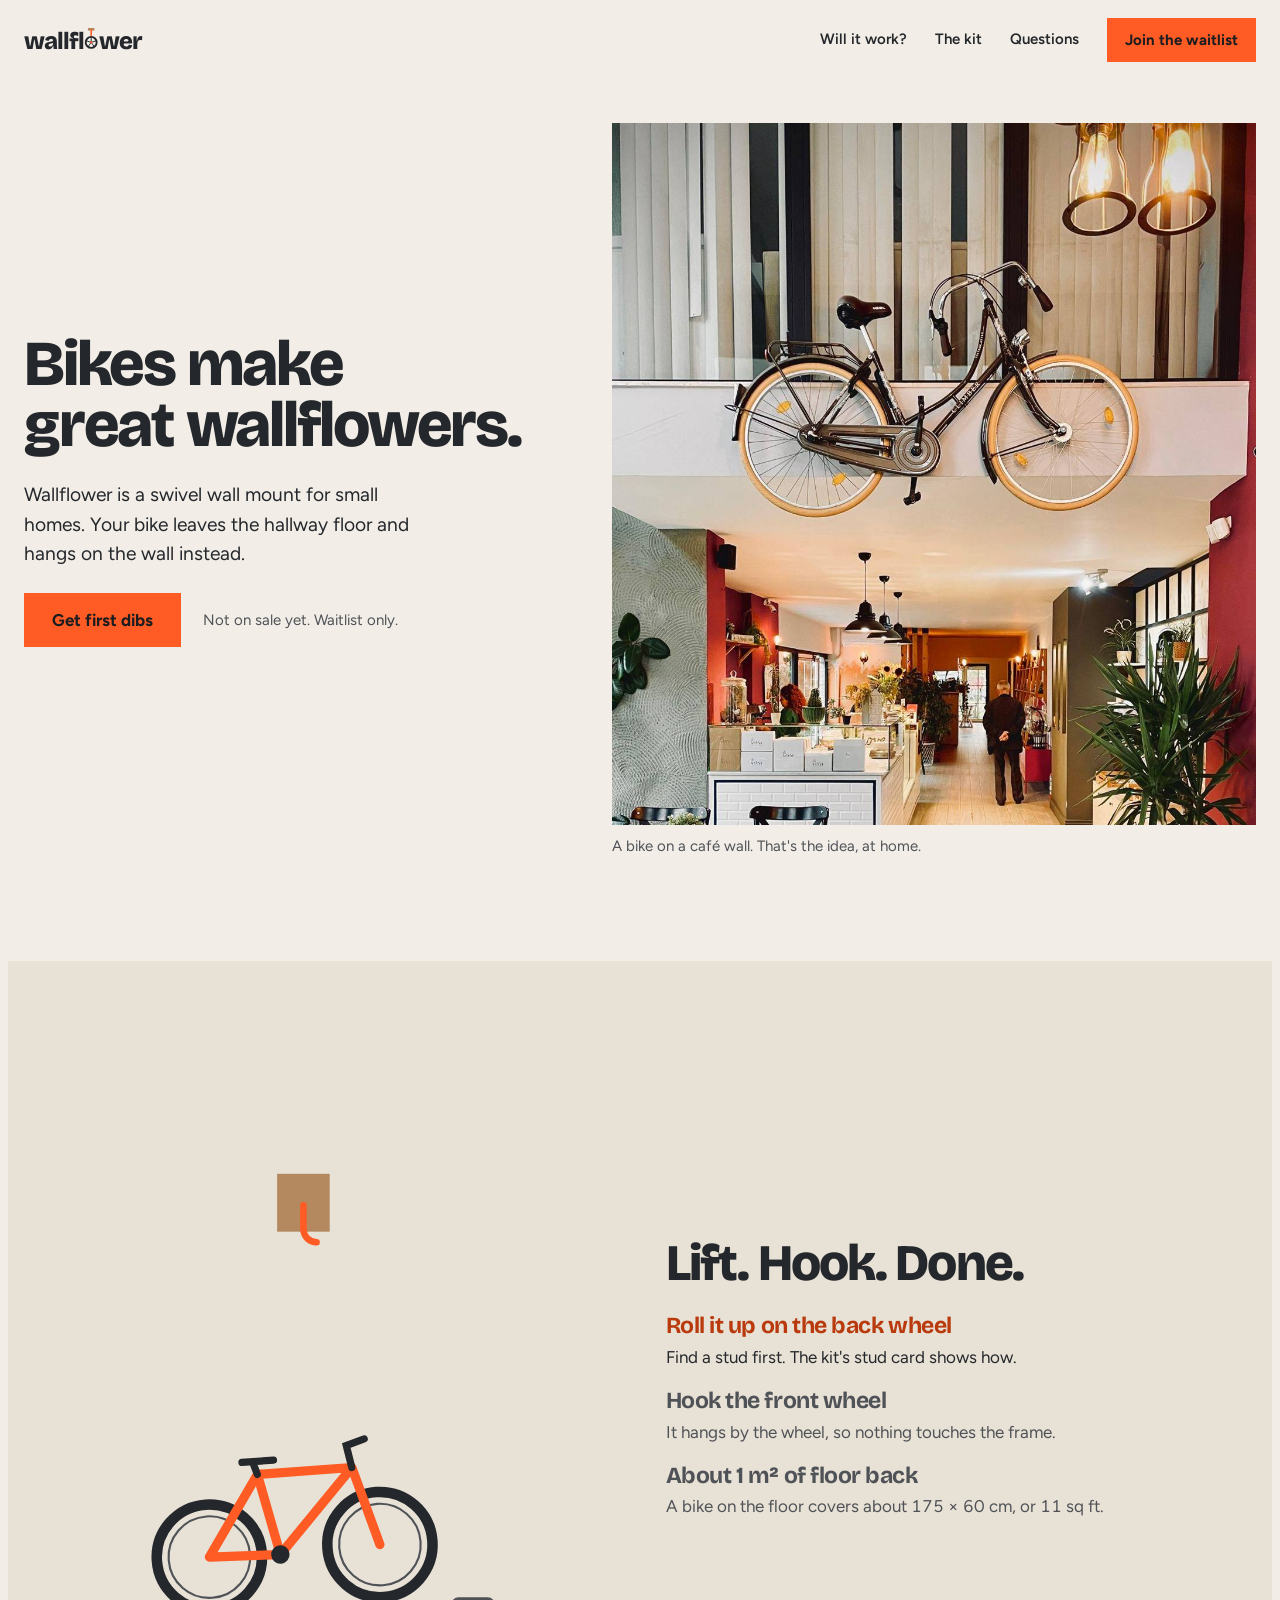
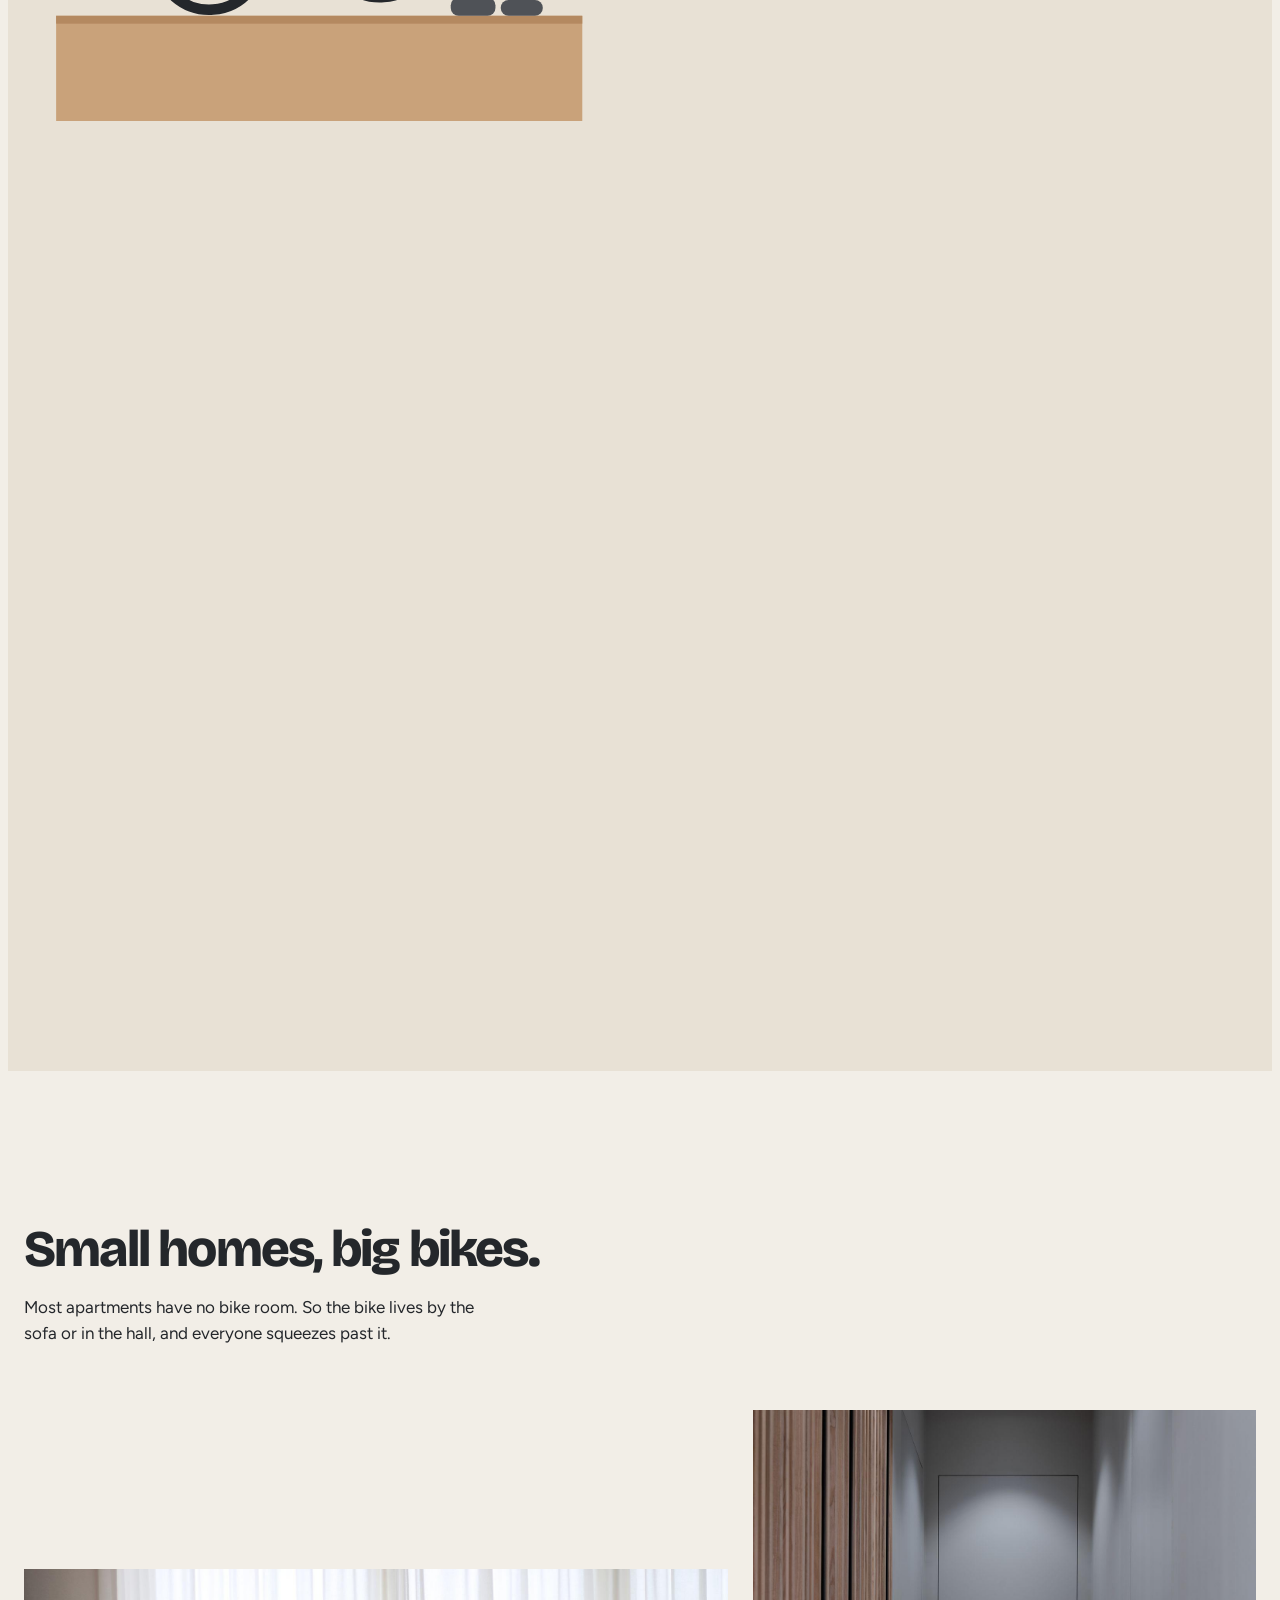
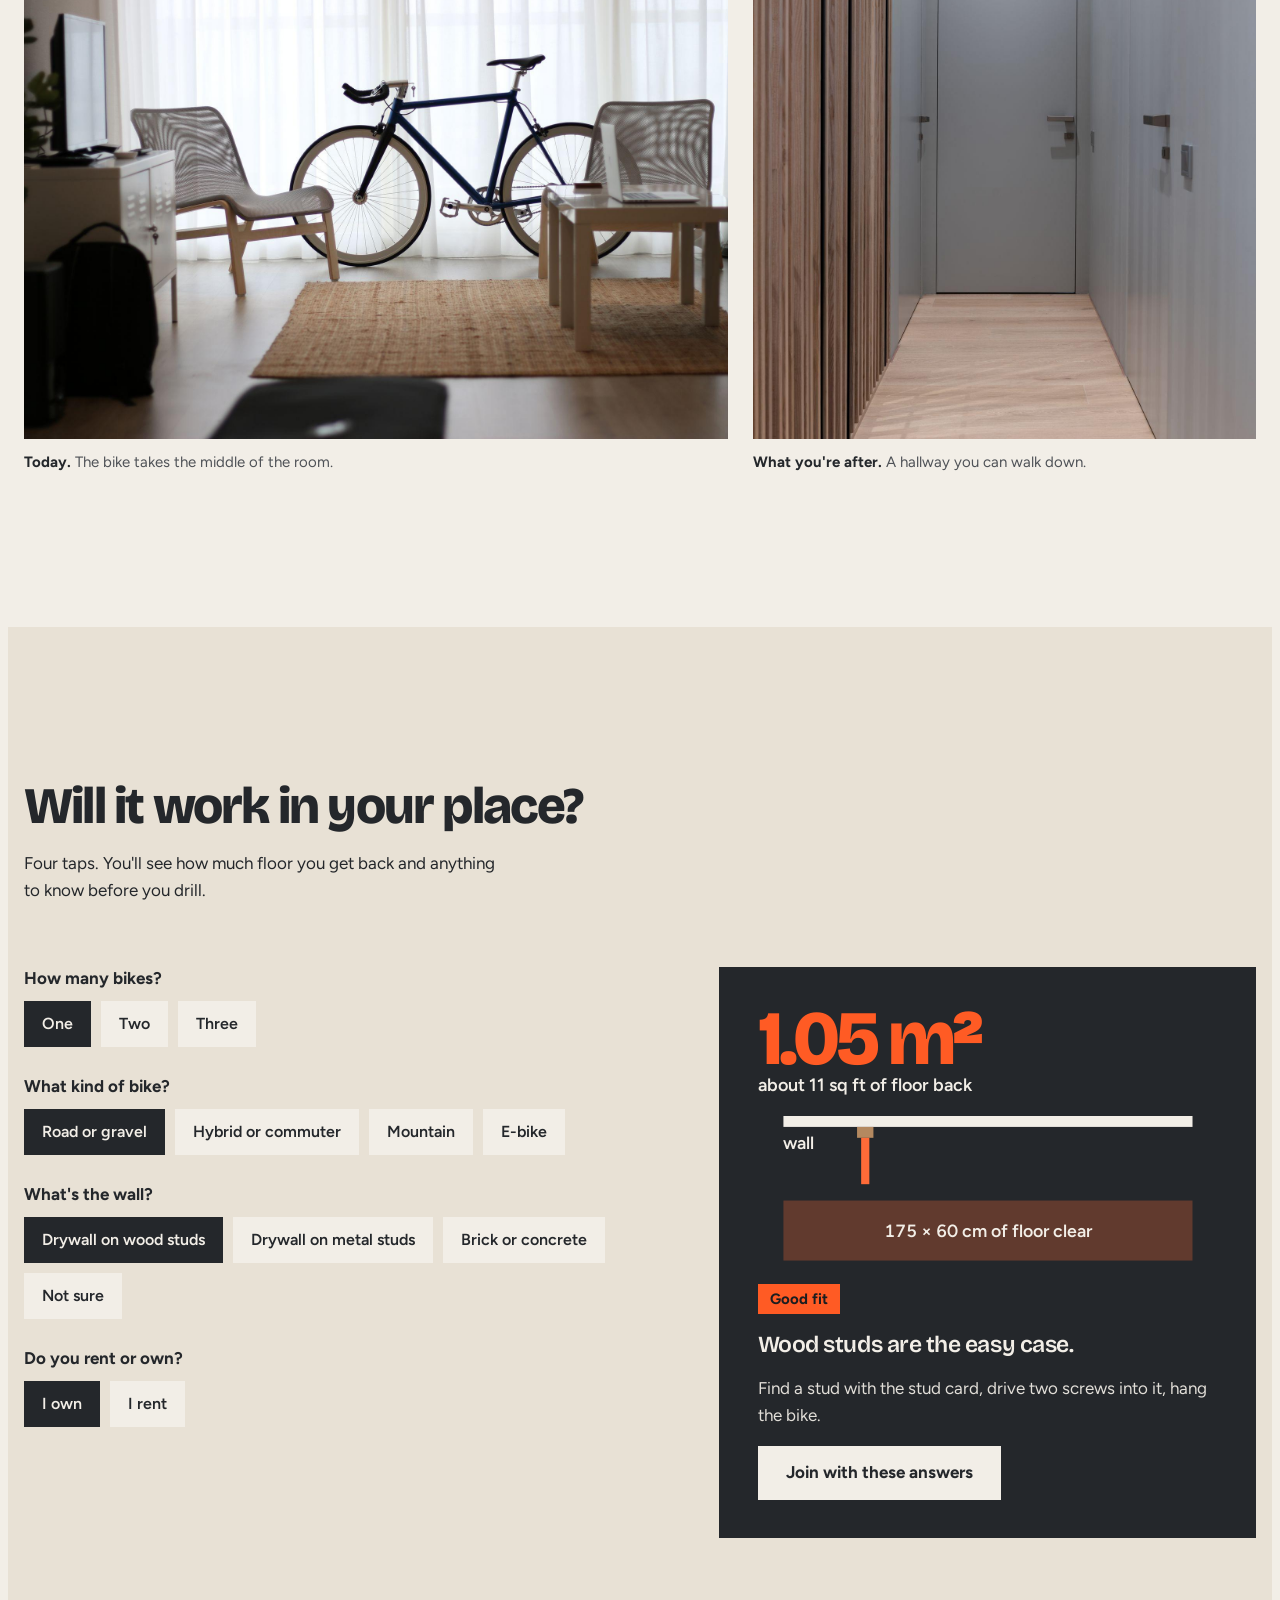
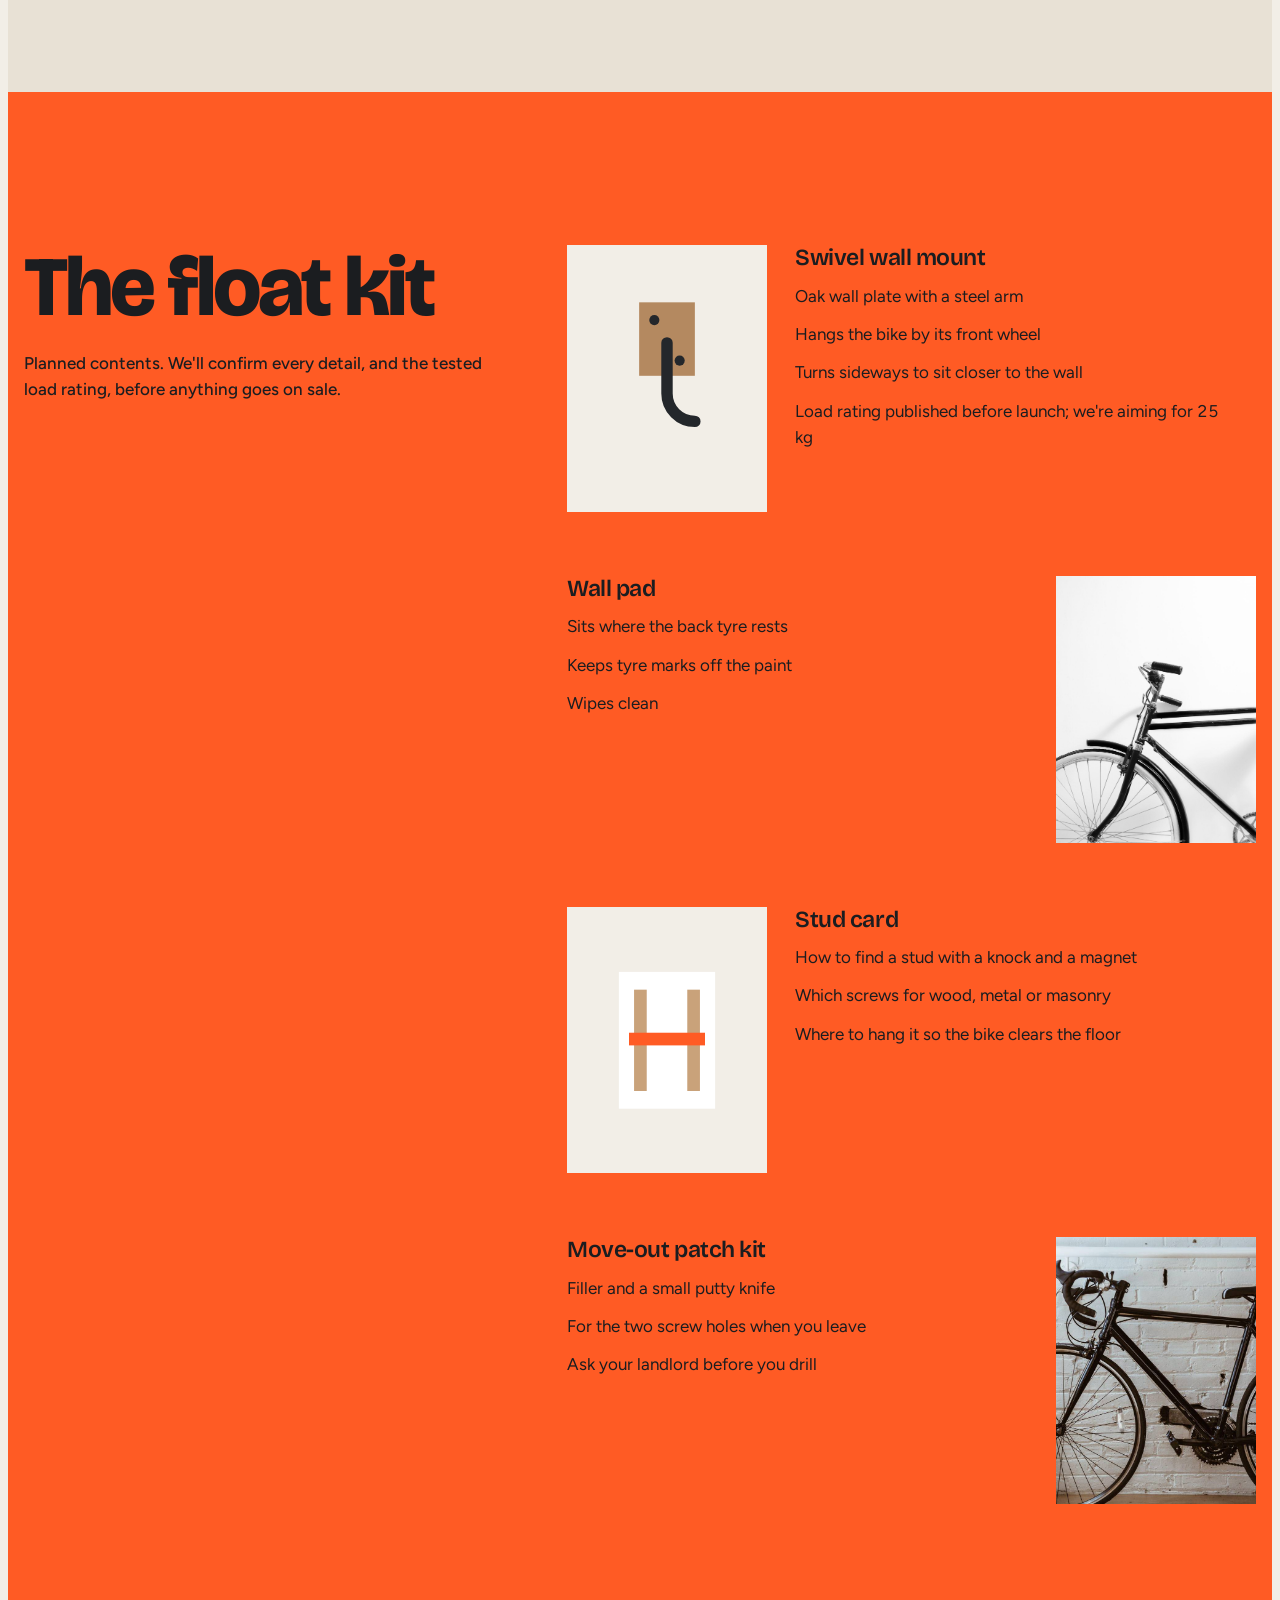
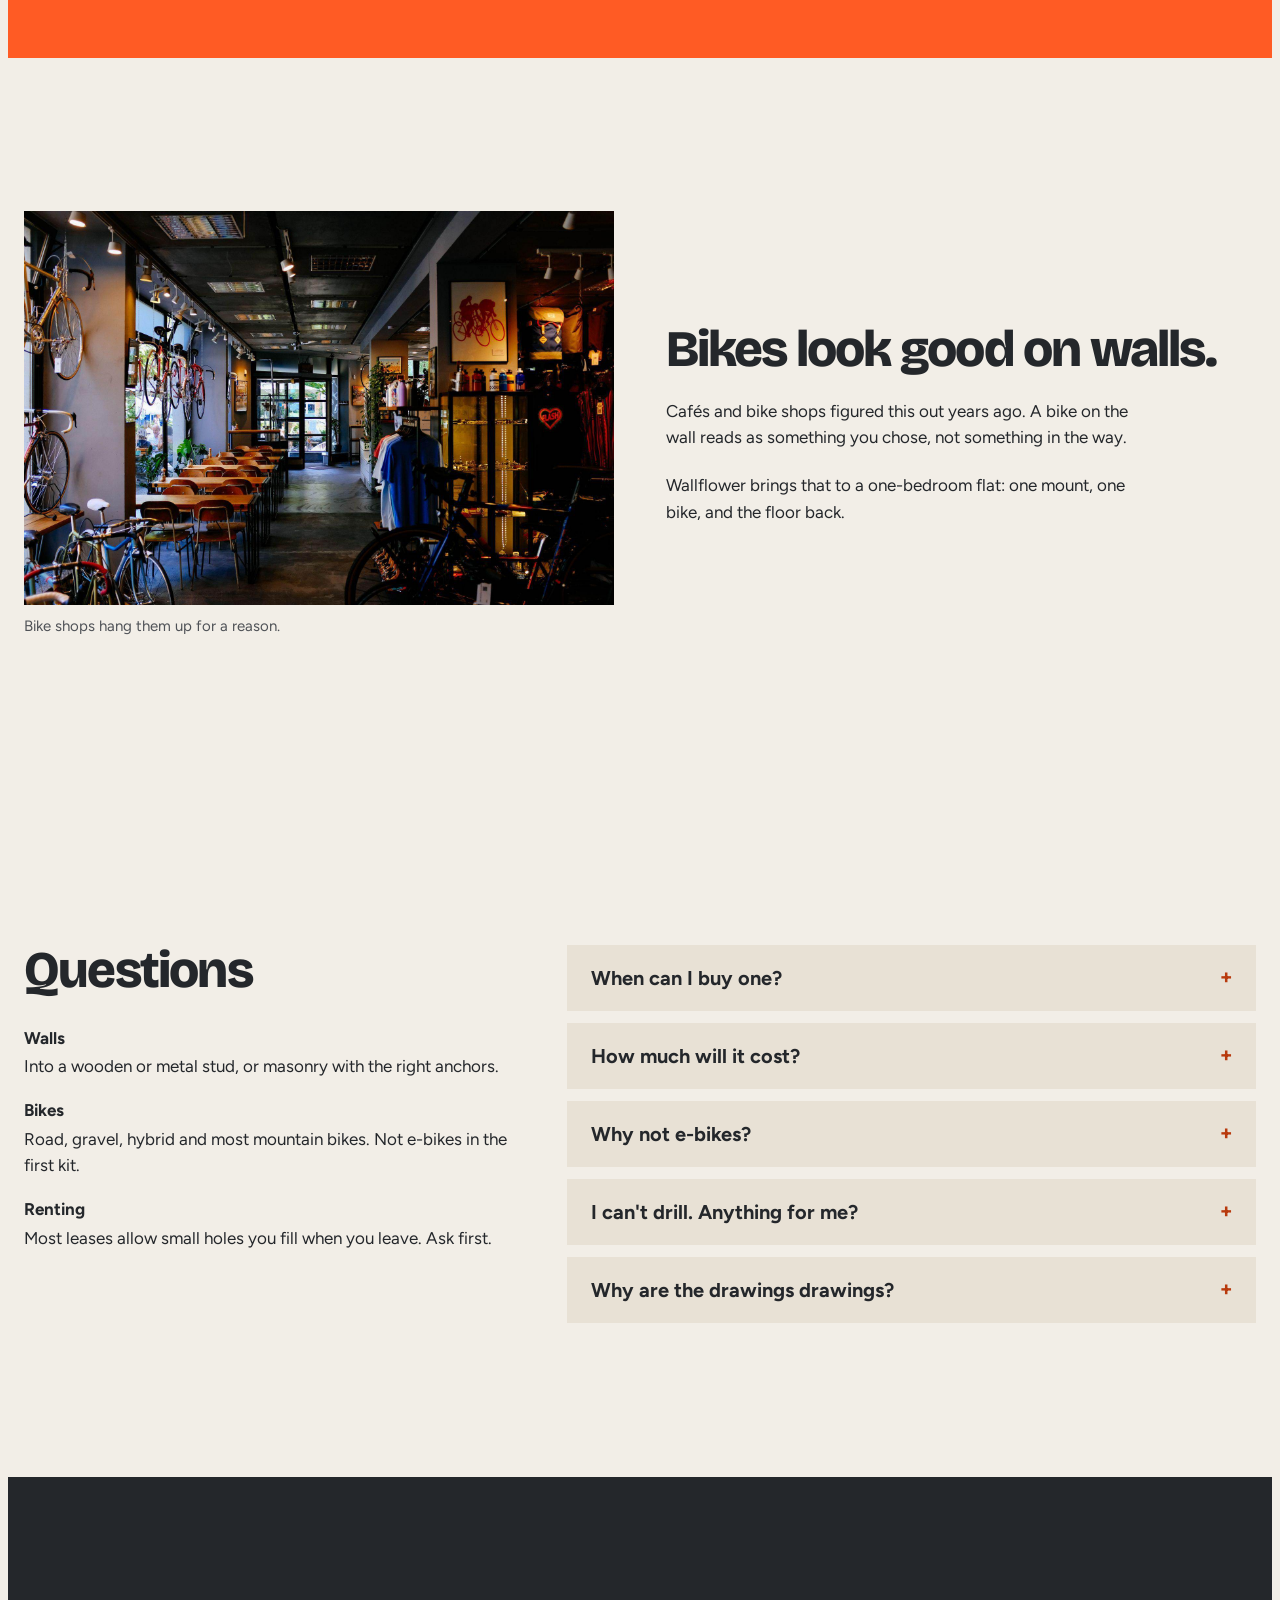
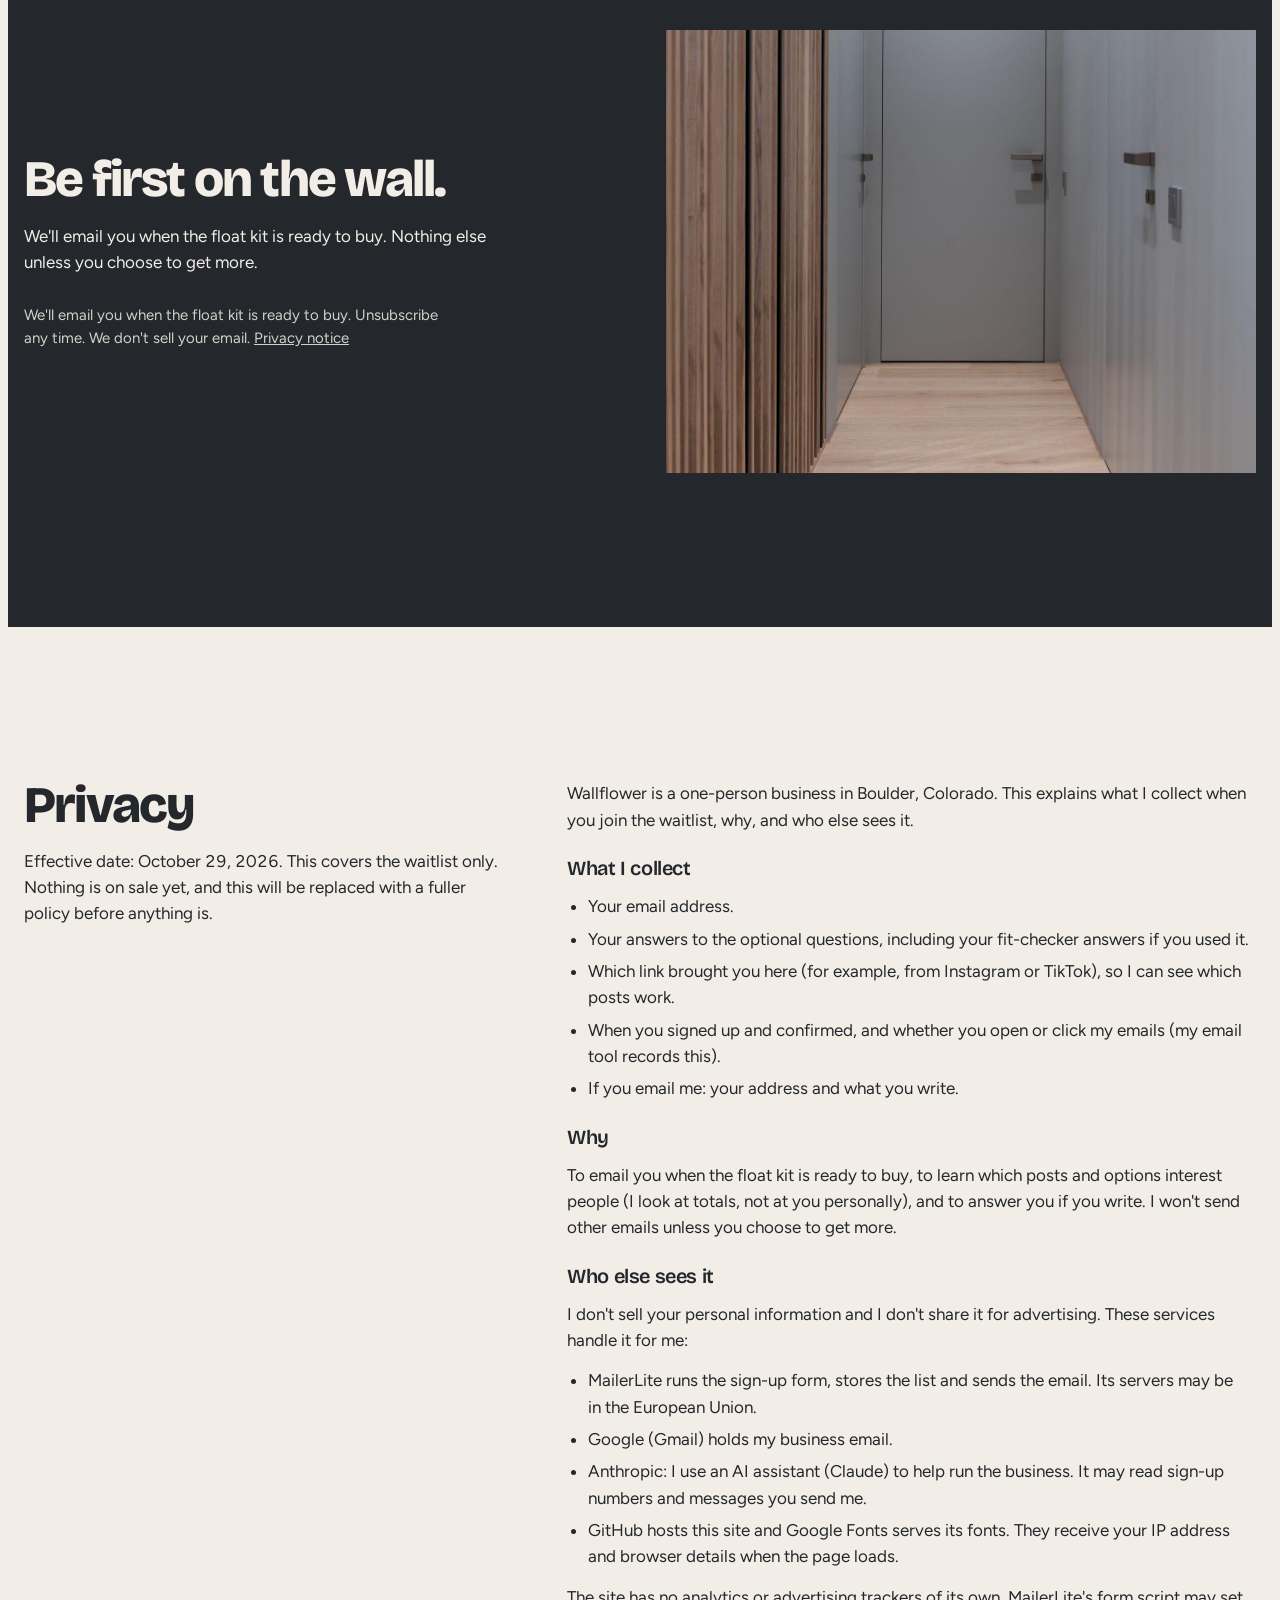
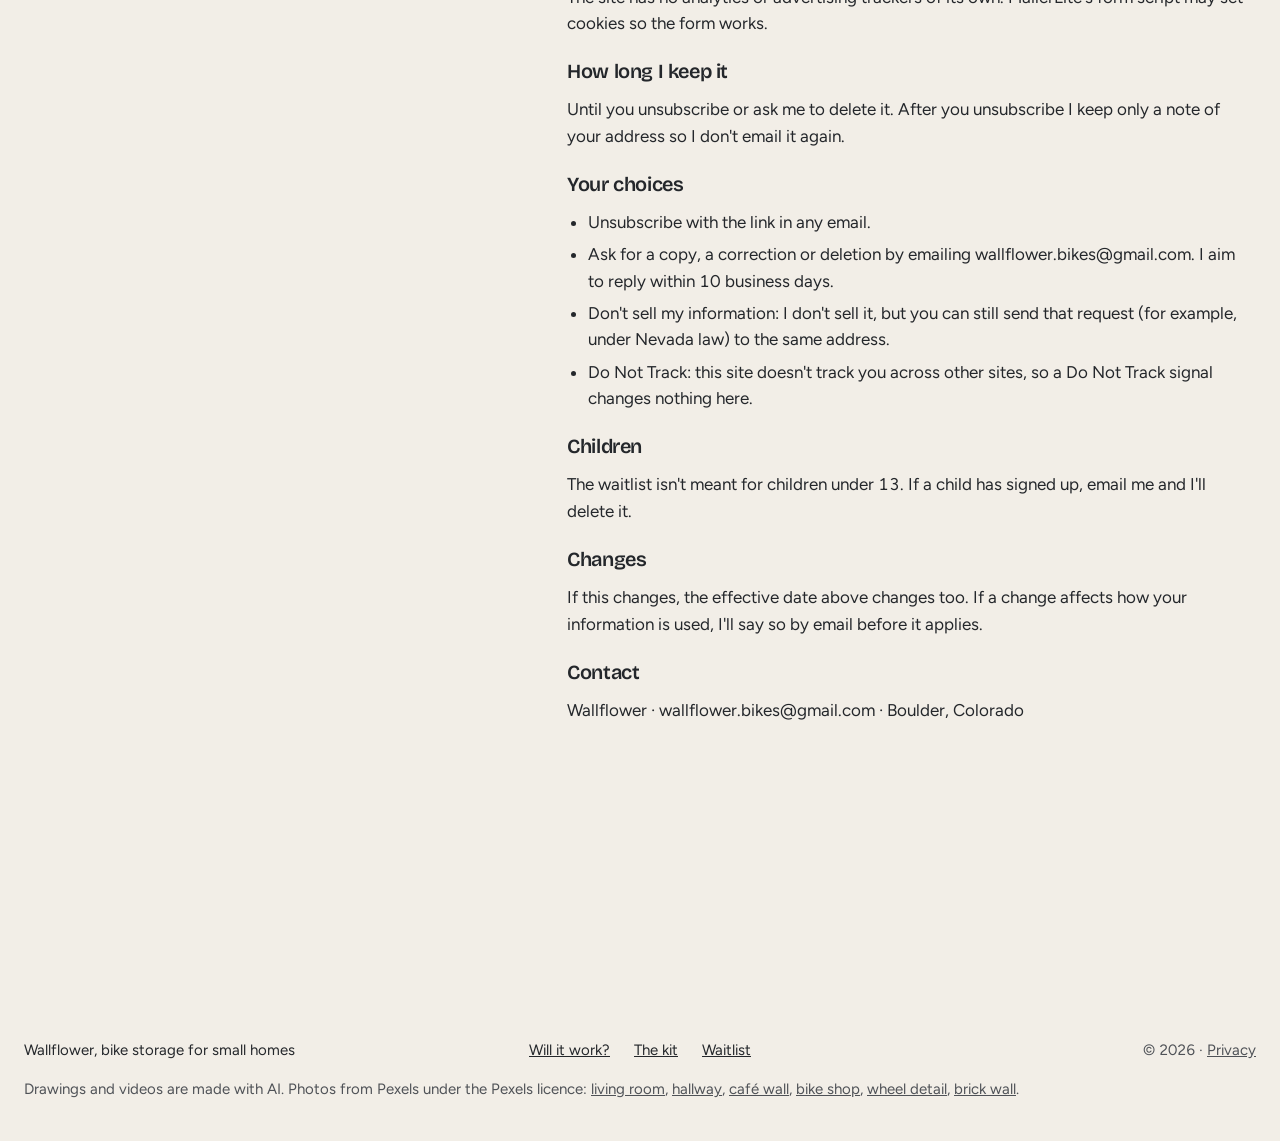
==== index.html @ 4d943075 "Wallflower waitlist site v1 (MailerLite form RT6XyW, ?src= tagging) Co-Authored-By: Claude Opus 5.5 " ====
<!doctype html>
<html lang="en">
<head>
<meta charset="utf-8">
<meta name="viewport" content="width=device-width,initial-scale=1,viewport-fit=cover">
<title>Wallflower Waitlist</title>
<meta name="claude:viewport-fit-sides" content="cover">
<meta name="description" content="Wallflower: a swivel wall mount that gets your bike off the hallway floor. Join the waitlist.">
<link rel="preconnect" href="https://fonts.googleapis.com">
<link rel="preconnect" href="https://fonts.gstatic.com" crossorigin>
<link rel="stylesheet" href="https://fonts.googleapis.com/css2?family=Bricolage+Grotesque:opsz,wght@12..96,400;12..96,600;12..96,800&family=Figtree:wght@400;500;600;700&display=swap">
<style>
/* Layout: a real-photo hero, one short scroll moment (the bike goes up the wall), then full-width sections: photos, the "will it work" checker, the kit, questions, the waitlist. */
:root{
  --plaster:#F2EEE7; --plaster-2:#E8E1D5; --oak:#C9A27A; --oak-2:#B48960; --graphite:#24272B; --muted:#4F5257; --signal:#FF5B24; --signal-ink:#B83A0D;
  --bg:var(--plaster); --surface:var(--plaster-2); --fg:var(--graphite); --fg-2:var(--muted); --accent:var(--signal); --accent-text:var(--signal-ink); --on-accent:#1B1D20;
  --field:var(--graphite); --on-field:#F2EEE7; --stud:#D9CFBF;
  --display:"Bricolage Grotesque","Avenir Next","Helvetica Neue",Arial,sans-serif;
  --body:"Figtree","Helvetica Neue",Arial,sans-serif;
  --s-sm:15px; --s-body:clamp(17px,1.15vw,19px); --s-h3:clamp(22px,1.8vw,28px); --s-h2:clamp(34px,4vw,58px); --s-h1:clamp(36px,5vw,74px);
  --gutter:max(16px,env(safe-area-inset-left,0px)); --gutter-r:max(16px,env(safe-area-inset-right,0px));
}
@media (prefers-color-scheme: dark){:root:not([data-theme="light"]){--bg:#1B1D20;--surface:#24272B;--fg:#EEE9E1;--fg-2:#B9B4AC;--accent:#FF6B38;--accent-text:#FF8E63;--on-accent:#1B1D20;--field:#101113;--on-field:#EEE9E1;--stud:#34383D;--oak:#B48E66;--oak-2:#9C7853;color-scheme:dark}}
:root[data-theme="dark"]{--bg:#1B1D20;--surface:#24272B;--fg:#EEE9E1;--fg-2:#B9B4AC;--accent:#FF6B38;--accent-text:#FF8E63;--on-accent:#1B1D20;--field:#101113;--on-field:#EEE9E1;--stud:#34383D;--oak:#B48E66;--oak-2:#9C7853;color-scheme:dark}
*{box-sizing:border-box}
body{background:var(--bg);color:var(--fg);font:400 var(--s-body)/1.55 var(--body);-webkit-font-smoothing:antialiased;font-variant-numeric:tabular-nums}
h1,h2,h3{font-family:var(--display);margin:0;text-wrap:balance;letter-spacing:-.035em;font-weight:800}
h1{font-size:var(--s-h1);line-height:.95}
h2{font-size:var(--s-h2);line-height:1}
h3{font-size:var(--s-h3);line-height:1.1;letter-spacing:-.02em;font-weight:600}
p{margin:0;max-width:44ch}
a{color:inherit}
img{display:block;max-width:100%;height:auto}
.inner{max-width:1360px;margin:0 auto;padding-left:var(--gutter);padding-right:var(--gutter-r)}
.btn{display:inline-flex;align-items:center;justify-content:center;min-height:54px;padding:0 28px;border:0;border-radius:0;background:var(--accent);color:var(--on-accent);font:700 17px/1 var(--body);text-decoration:none;cursor:pointer;transition:transform .15s ease,background-color .15s ease}
.btn:hover{transform:translateY(-2px)}
.btn:active{transform:translateY(1px)}
a:focus-visible,button:focus-visible,input:focus-visible,select:focus-visible,summary:focus-visible{outline:3px solid var(--fg);outline-offset:3px}

/* top bar */
.bar{position:sticky;top:env(safe-area-inset-top,0px);z-index:30;background:var(--bg)}
body::before{content:"";position:fixed;inset:0 0 auto;height:env(safe-area-inset-top,0px);z-index:31;background:var(--bg)}
.bar .inner{display:flex;align-items:center;justify-content:space-between;gap:20px;min-height:64px}
.word{display:flex;align-items:center;gap:10px;font:800 24px/1 var(--display);letter-spacing:-.04em;text-decoration:none}
.word .o{display:inline-block;width:.6em;height:.9em;margin:0 .01em;vertical-align:-.03em}
.bar nav{display:flex;gap:28px;align-items:center;font-size:var(--s-sm);font-weight:600}
.bar nav a{text-decoration:none}
.bar nav a:hover{color:var(--accent-text)}
.bar .btn{min-height:44px;padding:0 18px;font-size:15px}
@media (max-width:760px){.bar nav .opt{display:none}}

/* hero: copy beside one big real photo */
.hero .inner{display:grid;grid-template-columns:minmax(0,5fr) minmax(0,6fr);gap:clamp(28px,4vw,72px);align-items:center;padding-block:clamp(24px,4vw,56px) clamp(72px,8vw,120px)}
.hero .copy{display:flex;flex-direction:column;gap:24px}
.hero .lede{font-size:clamp(19px,1.5vw,23px);max-width:34ch}
.hero .row{display:flex;flex-wrap:wrap;gap:16px 22px;align-items:center}
.hero .small{font-size:var(--s-sm);color:var(--fg-2)}
.hero figure{margin:0;display:flex;flex-direction:column;gap:10px}
.hero figure img{width:100%;height:min(78svh,820px);object-fit:cover;object-position:50% 22%}
@media (max-width:860px){.hero .inner{grid-template-columns:1fr}.hero figure{order:-1}.hero figure img{height:52svh}}

/* the one scroll moment: the bike goes up while you scroll a little over one screen */
.moment{height:190vh;background:var(--surface)}
.moment .pin{position:sticky;top:64px;height:calc(100svh - 64px);display:grid;grid-template-columns:minmax(0,1fr) minmax(0,1fr);align-items:center;gap:clamp(24px,4vw,72px);max-width:1360px;margin:0 auto;padding-left:var(--gutter);padding-right:var(--gutter-r)}
.moment svg{width:100%;height:min(76svh,720px)}
.moment .steps{list-style:none;margin:24px 0 0;padding:0;display:flex;flex-direction:column;gap:18px}
.moment .steps li{display:flex;flex-direction:column;gap:4px;color:var(--fg-2);transition:color .3s ease}
.moment .steps li b{font:700 var(--s-h3)/1.15 var(--display);letter-spacing:-.02em}
.moment .steps li.on{color:var(--fg)}
.moment .steps li.on b{color:var(--accent-text)}
@media (max-width:860px){.moment{height:170vh}.moment .pin{grid-template-columns:1fr;align-content:center;gap:8px}.moment svg{height:44svh}.moment .steps{margin-top:8px;gap:10px}.moment .steps li span{display:none}}
/* scene parts */
.wall{fill:var(--surface)} .floor{fill:var(--oak)} .floor-edge{fill:var(--oak-2)}
.stud{fill:var(--stud)} .scan{fill:var(--accent);opacity:.18}
.plate{fill:var(--oak-2)} .hook{fill:none;stroke:var(--accent);stroke-width:5;stroke-linecap:round}
.tyre{fill:none;stroke:var(--fg);stroke-width:8}
.rim{fill:none;stroke:var(--fg-2);stroke-width:1.6}
.frame{fill:none;stroke:var(--accent);stroke-width:7;stroke-linecap:round;stroke-linejoin:round}
.kit-parts{fill:none;stroke:var(--fg);stroke-width:5.5;stroke-linecap:round}
.label{fill:var(--fg);font:600 13px var(--body)}
.flash{fill:none;stroke:var(--accent);stroke-width:3}
.band{fill:var(--accent);opacity:0}
.shoes{fill:var(--fg-2)}


/* sections after the film */
.sec{padding-block:clamp(96px,12vw,200px)}
.sec .head{display:flex;flex-direction:column;gap:18px;margin-bottom:clamp(40px,5vw,72px)}

/* real life: photo pair */
.pair{display:grid;grid-template-columns:7fr 5fr;gap:clamp(16px,2vw,28px);align-items:end}
.pair figure{margin:0;display:flex;flex-direction:column;gap:12px;min-width:0}
.pair img{width:100%;object-fit:cover}
.pair .a img{aspect-ratio:3/2}
.pair .b img{aspect-ratio:4/5}
figcaption{font-size:var(--s-sm);color:var(--fg-2)}
figcaption b{color:var(--fg);font-weight:700}
.drift{overflow:hidden}
@media (prefers-reduced-motion:no-preference){.drift img{transform:scale(1.06);transition:transform 1.6s cubic-bezier(.2,.7,.2,1)}.drift.in img{transform:scale(1)}}
@media (max-width:760px){.pair{grid-template-columns:1fr}}

/* checker */
.check{background:var(--surface)}
.check-grid{display:grid;grid-template-columns:minmax(0,6fr) minmax(0,5fr);gap:clamp(28px,4vw,72px);align-items:start}
.q{border:0;margin:0 0 28px;padding:0;min-width:0}
.q legend{font:700 var(--s-body)/1.3 var(--body);margin-bottom:12px;padding:0}
.chips{display:flex;flex-wrap:wrap;gap:10px}
.chip{position:relative}
.chip input{position:absolute;opacity:0;inset:0;margin:0;cursor:pointer}
.chip span{display:inline-flex;align-items:center;min-height:46px;padding:0 18px;background:var(--bg);color:var(--fg);font:600 16px/1 var(--body);transition:background-color .15s ease,color .15s ease,transform .15s ease}
.chip input:hover+span{transform:translateY(-1px)}
.chip input:checked+span{background:var(--fg);color:var(--bg)}
.chip input:focus-visible+span{outline:3px solid var(--accent);outline-offset:2px}
.result{position:sticky;top:96px;background:var(--field);color:var(--on-field);padding:clamp(24px,3vw,40px);display:flex;flex-direction:column;gap:18px}
.result .big{font:800 clamp(52px,6vw,88px)/.9 var(--display);letter-spacing:-.05em;color:var(--accent)}
.result .unit{font:600 18px/1.3 var(--body)}
.result h3{color:var(--on-field)}
.result p{max-width:none;color:var(--on-field);opacity:.92}
.result svg{width:100%;height:auto;max-height:150px}
.result .verdict{display:inline-flex;align-self:flex-start;padding:6px 12px;font:700 15px/1.2 var(--body);background:var(--accent);color:var(--on-accent)}
.result .verdict.warn{background:var(--oak);color:#24272B}
.result .btn{background:var(--on-field);color:var(--field);align-self:flex-start}
@media (max-width:860px){.check-grid{grid-template-columns:1fr}.result{position:static}}

/* kit: pinned heading, passing rows */
.kit{background:var(--accent);color:#1B1D20}
.kit .inner{display:grid;grid-template-columns:minmax(0,5fr) minmax(0,7fr);gap:clamp(28px,4vw,64px)}
.kit h2{position:sticky;top:96px;font-size:clamp(56px,6.6vw,104px);color:#1B1D20}
.kit .pin p{margin-top:20px;color:#1B1D20;font-weight:500}
.kit .rows{display:flex;flex-direction:column;gap:clamp(48px,5vw,72px)}
.item{display:grid;grid-template-columns:200px minmax(0,1fr);gap:28px;align-items:start}
.item:nth-child(even){grid-template-columns:minmax(0,1fr) 200px}
.item:nth-child(even) .pic{order:2}
.item .pic{background:#F2EEE7;aspect-ratio:3/4;display:grid;place-items:center;overflow:hidden}
.item .pic img{width:100%;height:100%;object-fit:cover}
.item .pic svg{width:76%;height:auto}
.item h3{color:#1B1D20;margin-bottom:12px}
.item ul{margin:0;padding:0;list-style:none;display:flex;flex-direction:column;gap:12px}
.item li{max-width:40ch;color:#1B1D20}
@media (max-width:860px){.kit .inner{grid-template-columns:1fr}.kit h2{position:sticky;top:64px;background:var(--accent);padding-block:12px;font-size:12vw;z-index:2}.item,.item:nth-child(even){grid-template-columns:1fr}.item:nth-child(even) .pic{order:0}.item .pic{aspect-ratio:4/3}}

/* walls: showcase with photos */
.walls .inner{display:grid;grid-template-columns:minmax(0,1fr) minmax(0,1fr);gap:clamp(28px,4vw,72px);align-items:center}
.walls .photos{display:grid;grid-template-columns:3fr 2fr;gap:16px;align-items:end}
.walls .photos figure{margin:0;display:flex;flex-direction:column;gap:10px}
.walls .photos .tall img{aspect-ratio:3/4;object-fit:cover;width:100%}
.walls .photos .sq img{aspect-ratio:1;object-fit:cover;width:100%}
.walls .copy{display:flex;flex-direction:column;gap:22px}
@media (max-width:860px){.walls .inner{grid-template-columns:1fr}.walls .copy{order:-1}}

/* questions */
.faq .inner{display:grid;grid-template-columns:minmax(0,5fr) minmax(0,7fr);gap:clamp(28px,4vw,72px);align-items:start}
.facts{display:flex;flex-direction:column;gap:18px;margin-top:28px}
.facts div{display:flex;flex-direction:column;gap:2px;max-width:44ch}
.facts b{font-weight:700}
.acc{display:flex;flex-direction:column;gap:12px}
.acc details{background:var(--surface);padding:20px 24px}
.acc summary{cursor:pointer;list-style:none;display:flex;justify-content:space-between;gap:16px;font:700 20px/1.3 var(--body)}
.acc summary::-webkit-details-marker{display:none}
.acc summary::after{content:"+";font:600 24px/1 var(--display);color:var(--accent-text);transition:transform .2s ease}
.acc details[open] summary::after{transform:rotate(45deg)}
.acc details p{margin-top:12px;color:var(--fg-2);max-width:60ch}
.faq .side img{width:100%;aspect-ratio:3/4;object-fit:cover}
@media (max-width:860px){.faq .inner{grid-template-columns:1fr}}

/* waitlist */
.join{background:var(--field);color:var(--on-field)}
.join .inner{display:grid;grid-template-columns:minmax(0,1fr) minmax(0,1fr);gap:clamp(28px,4vw,72px);align-items:center}
.join p{color:var(--on-field)}
.join .pic img{width:100%;aspect-ratio:4/3;object-fit:cover}
form.signup{display:flex;flex-direction:column;gap:16px;margin-top:28px;max-width:520px}
.field{display:flex;flex-direction:column;gap:6px}
.field label{font:600 15px/1.3 var(--body)}
form.signup input,form.signup select{width:100%;height:56px;border:0;border-radius:0;background:var(--on-field);color:#24272B;font:400 17px var(--body);padding:0 16px}
.consent{font-size:var(--s-sm);opacity:.85}
.done{display:none;font:700 var(--s-h3)/1.2 var(--display)}
.is-done .done{display:block} .is-done form{display:none}
@media (max-width:860px){.join .inner{grid-template-columns:1fr}}

/* privacy */
.privacy .inner{display:grid;grid-template-columns:minmax(0,5fr) minmax(0,7fr);gap:clamp(28px,4vw,72px)}
.policy{display:flex;flex-direction:column;gap:14px}
.policy h3{font-size:20px;margin-top:10px}
.policy ul{margin:0;padding-left:1.2em;display:flex;flex-direction:column;gap:6px;max-width:62ch}
.policy p{max-width:62ch}
@media (max-width:860px){.privacy .inner{grid-template-columns:1fr}}

/* footer */
footer{padding-block:18svh 32px}
footer .inner{display:grid;grid-template-columns:1fr auto 1fr;gap:16px 24px;align-items:end;font-size:var(--s-sm)}
footer .mid{display:flex;gap:24px;flex-wrap:wrap;justify-content:center}
footer .end{text-align:right;color:var(--fg-2)}
footer .credits{grid-column:1/-1;color:var(--fg-2);max-width:none}
@media (max-width:760px){footer .inner{grid-template-columns:1fr}footer .mid{justify-content:flex-start}footer .end{text-align:left}}

/* entrances */
@media (prefers-reduced-motion:no-preference){
  .rise{opacity:0;transform:translateY(24px);transition:opacity .6s ease,transform .6s cubic-bezier(.2,.7,.2,1)}
  .rise.in{opacity:1;transform:none}
  .js-off .rise{opacity:1;transform:none}
}

/* MailerLite embedded form, restyled to the graphite waitlist section. Its CSS uses #mlb2-N ids, so rules double the id and use !important */
#signup#signup{margin-top:28px;max-width:520px}
#signup#signup .ml-form-embedContainer,#signup#signup .ml-form-embedWrapper,#signup#signup .ml-form-embedBody,#signup#signup .ml-form-successBody{background:transparent!important;border:0!important;padding:0!important;max-width:none!important;width:100%!important}
#signup#signup .ml-form-embedContent{display:none!important}
#signup#signup .ml-field-signup_source,#signup#signup .ml-field-fit_answers{display:none!important}
#signup#signup .ml-form-fieldRow{margin:0 0 16px!important}
#signup#signup label,#signup#signup .label-description p{font:600 15px/1.3 Figtree,sans-serif!important;color:var(--on-field)!important}
#signup#signup .ml-form-checkboxRow .label-description p{font-weight:400!important;opacity:.9}
#signup#signup .ml-form-successContent h4,#signup#signup .ml-form-successContent p{font-family:"Bricolage Grotesque",sans-serif!important;color:var(--on-field)!important;text-align:left!important}
#signup#signup input.form-control,#signup#signup select.custom-select{height:56px!important;border:0!important;border-radius:0!important;background:var(--on-field)!important;color:#24272B!important;font:400 17px Figtree,sans-serif!important;padding:0 16px!important}
#signup#signup input.form-control:focus,#signup#signup select.custom-select:focus{outline:3px solid var(--accent)!important;outline-offset:2px!important}
#signup#signup .ml-form-embedSubmit button.primary,#signup#signup .ml-form-embedSubmit button.loading{height:56px!important;border:0!important;border-radius:0!important;background:var(--accent)!important;color:var(--on-accent)!important;font:700 17px Figtree,sans-serif!important;width:100%!important}
#signup#signup .ml-form-embedSubmit button.primary:hover{filter:brightness(1.06)}
</style>

<header class="bar"><div class="inner">
  <a class="word" href="#top" aria-label="Wallflower, back to top">
    <span class="wm">wallfl<svg class="o" viewBox="0 0 20 30" aria-hidden="true"><rect x="5.5" y="0" width="9" height="3.6" fill="var(--oak-2)"/><path d="M10 2.5v8" stroke="var(--accent)" stroke-width="2.2" stroke-linecap="round"/><circle cx="10" cy="20" r="7.6" fill="none" stroke="currentColor" stroke-width="2.6"/><g stroke="currentColor" stroke-width="1.3" stroke-linecap="round"><line x1="10" y1="20" x2="10.00" y2="13.40"/><line x1="10" y1="20" x2="16.28" y2="17.96"/><line x1="10" y1="20" x2="13.88" y2="25.34"/><line x1="10" y1="20" x2="6.12" y2="25.34"/><line x1="10" y1="20" x2="3.72" y2="17.96"/></g><circle cx="10" cy="20" r="1.6" fill="var(--accent)"/></svg>wer</span>
  </a>
  <nav aria-label="Main">
    <a class="opt" href="#fit">Will it work?</a>
    <a class="opt" href="#kit">The kit</a>
    <a class="opt" href="#questions">Questions</a>
    <a class="btn" href="#join">Join the waitlist</a>
  </nav>
</div></header>

<main id="top">
<section class="hero" aria-labelledby="hero-h"><div class="inner">
  <div class="copy">
    <h1 id="hero-h">Bikes make<br>great wallflowers.</h1>
    <p class="lede">Wallflower is a swivel wall mount for small homes. Your bike leaves the hallway floor and hangs on the wall instead.</p>
    <div class="row"><a class="btn" href="#join">Get first dibs</a><span class="small">Not on sale yet. Waitlist only.</span></div>
  </div>
  <figure><img src="assets/cafe-wall.jpg" width="1100" height="1799" alt="A vintage bicycle hung high on a wall above a café counter."><figcaption>A bike on a café wall. That's the idea, at home.</figcaption></figure>
</div></section>

<section class="moment" id="moment" aria-labelledby="moment-h">
  <div class="pin">
    <svg id="scene" viewBox="0 0 400 520" aria-hidden="true">
      <rect class="wall" x="0" y="0" width="400" height="440"/>
      <rect class="floor" x="0" y="440" width="400" height="80"/>
      <rect class="floor-edge" x="0" y="440" width="400" height="6"/>
      <rect id="band" class="band" x="54" y="446" width="270" height="40"/>
      <text id="bandlabel" class="label" x="140" y="472" opacity="0">≈ 1 m² back</text>
      <circle id="flash" class="flash" cx="190" cy="156" r="10" opacity="0"/>
      <g id="swivel"><g id="bike" transform="translate(110 400)">
        <circle class="tyre" cx="0" cy="0" r="40"/><circle class="rim" cx="0" cy="0" r="31"/>
        <circle class="tyre" cx="130" cy="0" r="40"/><circle class="rim" cx="130" cy="0" r="31"/>
        <path class="frame" d="M0 0L54 2L41-60Z M41-60L113-60L54 2 M113-60L130 0"/>
        <path class="kit-parts" d="M30-70L54-70 M41-60L38-70 M113-60L110-77L124-81"/>
        <circle cx="54" cy="2" r="7" fill="var(--fg)"/>
      </g></g>
      <g id="plate"><rect class="plate" x="168" y="104" width="40" height="44"/><path class="hook" d="M188 128v18a10 10 0 0 0 10 10"/></g>
      <g id="shoes" opacity="1"><rect class="shoes" x="300" y="426" width="34" height="14" rx="6"/><rect class="shoes" x="338" y="428" width="32" height="12" rx="6"/></g>
    </svg>
    <div>
      <h2 id="moment-h">Lift. Hook. Done.</h2>
      <ol class="steps">
        <li id="st0"><b>Roll it up on the back wheel</b><span>Find a stud first. The kit's stud card shows how.</span></li>
        <li id="st1"><b>Hook the front wheel</b><span>It hangs by the wheel, so nothing touches the frame.</span></li>
        <li id="st2"><b>About 1 m² of floor back</b><span>A bike on the floor covers about 175 × 60 cm, or 11 sq ft.</span></li>
      </ol>
    </div>
  </div>
</section>

<section class="sec" aria-labelledby="real-h"><div class="inner">
  <div class="head rise"><h2 id="real-h">Small homes, big bikes.</h2><p>Most apartments have no bike room. So the bike lives by the sofa or in the hall, and everyone squeezes past it.</p></div>
  <div class="pair">
    <figure class="a drift rise"><img src="assets/living.jpg" width="1800" height="1200" alt="A road bike standing in the middle of a bright living room between two chairs." loading="lazy"><figcaption><b>Today.</b> The bike takes the middle of the room.</figcaption></figure>
    <figure class="b drift rise"><img src="assets/hallway.jpg" width="1300" height="1948" alt="A narrow apartment hallway with oak floor and grey doors, nothing on the floor." loading="lazy"><figcaption><b>What you're after.</b> A hallway you can walk down.</figcaption></figure>
  </div>
</div></section>

<section class="sec check" id="fit" aria-labelledby="fit-h"><div class="inner">
  <div class="head rise"><h2 id="fit-h">Will it work in your place?</h2><p>Four taps. You'll see how much floor you get back and anything to know before you drill.</p></div>
  <div class="check-grid">
    <form id="checker" class="rise" aria-label="Fit checker">
      <fieldset class="q"><legend>How many bikes?</legend><div class="chips">
        <label class="chip"><input type="radio" name="n" value="1" checked><span>One</span></label>
        <label class="chip"><input type="radio" name="n" value="2"><span>Two</span></label>
        <label class="chip"><input type="radio" name="n" value="3"><span>Three</span></label></div></fieldset>
      <fieldset class="q"><legend>What kind of bike?</legend><div class="chips">
        <label class="chip"><input type="radio" name="bike" value="road" checked><span>Road or gravel</span></label>
        <label class="chip"><input type="radio" name="bike" value="hybrid"><span>Hybrid or commuter</span></label>
        <label class="chip"><input type="radio" name="bike" value="mtb"><span>Mountain</span></label>
        <label class="chip"><input type="radio" name="bike" value="ebike"><span>E-bike</span></label></div></fieldset>
      <fieldset class="q"><legend>What's the wall?</legend><div class="chips">
        <label class="chip"><input type="radio" name="wall" value="wood" checked><span>Drywall on wood studs</span></label>
        <label class="chip"><input type="radio" name="wall" value="metal"><span>Drywall on metal studs</span></label>
        <label class="chip"><input type="radio" name="wall" value="masonry"><span>Brick or concrete</span></label>
        <label class="chip"><input type="radio" name="wall" value="unsure"><span>Not sure</span></label></div></fieldset>
      <fieldset class="q"><legend>Do you rent or own?</legend><div class="chips">
        <label class="chip"><input type="radio" name="home" value="own" checked><span>I own</span></label>
        <label class="chip"><input type="radio" name="home" value="rent"><span>I rent</span></label></div></fieldset>
    </form>
    <div class="result rise" aria-live="polite">
      <div><div class="big" id="r-big">1.05 m²</div><div class="unit" id="r-unit">about 11 sq ft of floor back</div></div>
      <svg id="r-plan" viewBox="0 0 300 110" role="img" aria-label="Floor plan"></svg>
      <span class="verdict" id="r-verdict">Good fit</span>
      <h3 id="r-head">Wood studs are the easy case.</h3>
      <p id="r-text">Find a stud, drive two screws, hang the bike.</p>
      <a class="btn" href="#join" id="r-join">Join with these answers</a>
    </div>
  </div>
</div></section>

<section class="sec kit" id="kit" aria-labelledby="kit-h"><div class="inner">
  <div class="pin"><h2 id="kit-h">The float kit</h2><p>Planned contents. We'll confirm every detail, and the tested load rating, before anything goes on sale.</p></div>
  <div class="rows">
    <div class="item rise">
      <div class="pic"><svg viewBox="0 0 120 160" aria-hidden="true"><rect x="38" y="20" width="44" height="58" fill="#B48960"/><path d="M60 52v40a22 22 0 0 0 22 22" fill="none" stroke="#24272B" stroke-width="9" stroke-linecap="round"/><circle cx="50" cy="34" r="4" fill="#24272B"/><circle cx="70" cy="66" r="4" fill="#24272B"/></svg></div>
      <div><h3>Swivel wall mount</h3><ul><li>Oak wall plate with a steel arm</li><li>Hangs the bike by its front wheel</li><li>Turns sideways to sit closer to the wall</li><li>Load rating published before launch; we're aiming for 25 kg</li></ul></div>
    </div>
    <div class="item rise">
      <div class="pic"><img src="assets/detail.jpg" width="1100" height="1650" alt="Close-up of a black bicycle's front wheel and frame against a white wall." loading="lazy"></div>
      <div><h3>Wall pad</h3><ul><li>Sits where the back tyre rests</li><li>Keeps tyre marks off the paint</li><li>Wipes clean</li></ul></div>
    </div>
    <div class="item rise">
      <div class="pic"><svg viewBox="0 0 120 160" aria-hidden="true"><rect x="22" y="26" width="76" height="108" fill="#fff"/><rect x="34" y="40" width="10" height="80" fill="#C9A27A"/><rect x="76" y="40" width="10" height="80" fill="#C9A27A"/><rect x="30" y="74" width="60" height="10" fill="#FF5B24"/></svg></div>
      <div><h3>Stud card</h3><ul><li>How to find a stud with a knock and a magnet</li><li>Which screws for wood, metal or masonry</li><li>Where to hang it so the bike clears the floor</li></ul></div>
    </div>
    <div class="item rise">
      <div class="pic"><img src="assets/brick.jpg" width="1300" height="867" alt="A black road bike standing against a white-painted brick wall indoors." loading="lazy"></div>
      <div><h3>Move-out patch kit</h3><ul><li>Filler and a small putty knife</li><li>For the two screw holes when you leave</li><li>Ask your landlord before you drill</li></ul></div>
    </div>
  </div>
</div></section>

<section class="sec walls" aria-labelledby="walls-h"><div class="inner">
  <figure class="rise" style="margin:0;display:flex;flex-direction:column;gap:10px"><img src="assets/shop.jpg" width="1800" height="1200" alt="A long bike shop with bicycles hung along the walls." loading="lazy" style="width:100%;aspect-ratio:3/2;object-fit:cover"><figcaption>Bike shops hang them up for a reason.</figcaption></figure>
  <div class="copy rise">
    <h2 id="walls-h">Bikes look good on walls.</h2>
    <p>Cafés and bike shops figured this out years ago. A bike on the wall reads as something you chose, not something in the way.</p>
    <p>Wallflower brings that to a one-bedroom flat: one mount, one bike, and the floor back.</p>
  </div>
</div></section>

<section class="sec faq" id="questions" aria-labelledby="faq-h"><div class="inner">
  <div>
    <h2 id="faq-h">Questions</h2>
    <div class="facts">
      <div><b>Walls</b><span>Into a wooden or metal stud, or masonry with the right anchors.</span></div>
      <div><b>Bikes</b><span>Road, gravel, hybrid and most mountain bikes. Not e-bikes in the first kit.</span></div>
      <div><b>Renting</b><span>Most leases allow small holes you fill when you leave. Ask first.</span></div>
    </div>
  </div>
  <div class="acc">
    <details><summary>When can I buy one?</summary><p>Not yet. We're checking that enough people want it before we order any stock. The waitlist hears first.</p></details>
    <details><summary>How much will it cost?</summary><p>We haven't set a price. The waitlist hears first.</p></details>
    <details><summary>Why not e-bikes?</summary><p>E-bikes often weigh 20-30 kg. We won't rate the first kit for that until it's tested.</p></details>
    <details><summary>I can't drill. Anything for me?</summary><p>We're looking at a lean-on stand that needs no holes. Pick "I rent" in the checker and tell us in the sign-up form, so we know how many people want it.</p></details>
    <details><summary>Why are the drawings drawings?</summary><p>Wallflower is run with AI help. The drawings and videos are AI-made illustrations, and the photos on this page are stock photos of real homes and shops, not our product. Real photos of the kit come when there's a real kit.</p></details>
  </div>
</div></section>

<section class="sec join" id="join" aria-labelledby="join-h"><div class="inner">
  <div id="signup-box">
    <h2 id="join-h">Be first on the wall.</h2>
    <p style="margin-top:18px">We'll email you when the float kit is ready to buy. Nothing else unless you choose to get more.</p>
    <div class="wf-embed" id="signup">
      <!-- MailerLite Universal -->
      <script>
      (function(w,d,e,u,f,l,n){w[f]=w[f]||function(){(w[f].q=w[f].q||[]).push(arguments);},l=d.createElement(e),l.async=1,l.src=u,
      n=d.getElementsByTagName(e)[0],n.parentNode.insertBefore(l,n);})(window,document,'script','https://assets.mailerlite.com/js/universal.js','ml');
      ml('account', '2745570');
      </script>
      <!-- End MailerLite Universal -->
      <div class="ml-embedded" data-form="RT6XyW"></div>
      <p class="consent">We'll email you when the float kit is ready to buy. Unsubscribe any time. We don't sell your email. <a href="#privacy">Privacy notice</a></p>
    </div>
  </div>
  <div class="pic"><figure class="drift" style="margin:0"><img src="assets/hallway.jpg" width="1300" height="1948" alt="The same clear hallway, oak floor and grey doors." loading="lazy" style="aspect-ratio:4/3;object-position:50% 70%"></figure></div>
</div></section>

<section class="sec privacy" id="privacy" aria-labelledby="priv-h"><div class="inner">
  <div><h2 id="priv-h">Privacy</h2><p style="margin-top:16px">Effective date: October 29, 2026. This covers the waitlist only. Nothing is on sale yet, and this will be replaced with a fuller policy before anything is.</p></div>
  <div class="policy">
    <p>Wallflower is a one-person business in Boulder, Colorado. This explains what I collect when you join the waitlist, why, and who else sees it.</p>
    <h3>What I collect</h3>
    <ul><li>Your email address.</li><li>Your answers to the optional questions, including your fit-checker answers if you used it.</li><li>Which link brought you here (for example, from Instagram or TikTok), so I can see which posts work.</li><li>When you signed up and confirmed, and whether you open or click my emails (my email tool records this).</li><li>If you email me: your address and what you write.</li></ul>
    <h3>Why</h3>
    <p>To email you when the float kit is ready to buy, to learn which posts and options interest people (I look at totals, not at you personally), and to answer you if you write. I won't send other emails unless you choose to get more.</p>
    <h3>Who else sees it</h3>
    <p>I don't sell your personal information and I don't share it for advertising. These services handle it for me:</p>
    <ul><li>MailerLite runs the sign-up form, stores the list and sends the email. Its servers may be in the European Union.</li><li>Google (Gmail) holds my business email.</li><li>Anthropic: I use an AI assistant (Claude) to help run the business. It may read sign-up numbers and messages you send me.</li><li>GitHub hosts this site and Google Fonts serves its fonts. They receive your IP address and browser details when the page loads.</li></ul>
    <p>The site has no analytics or advertising trackers of its own. MailerLite's form script may set cookies so the form works.</p>
    <h3>How long I keep it</h3>
    <p>Until you unsubscribe or ask me to delete it. After you unsubscribe I keep only a note of your address so I don't email it again.</p>
    <h3>Your choices</h3>
    <ul><li>Unsubscribe with the link in any email.</li><li>Ask for a copy, a correction or deletion by emailing wallflower.bikes@gmail.com. I aim to reply within 10 business days.</li><li>Don't sell my information: I don't sell it, but you can still send that request (for example, under Nevada law) to the same address.</li><li>Do Not Track: this site doesn't track you across other sites, so a Do Not Track signal changes nothing here.</li></ul>
    <h3>Children</h3>
    <p>The waitlist isn't meant for children under 13. If a child has signed up, email me and I'll delete it.</p>
    <h3>Changes</h3>
    <p>If this changes, the effective date above changes too. If a change affects how your information is used, I'll say so by email before it applies.</p>
    <h3>Contact</h3>
    <p>Wallflower · wallflower.bikes@gmail.com · Boulder, Colorado</p>
  </div>
</div></section>
</main>

<footer><div class="inner">
  <span>Wallflower, bike storage for small homes</span>
  <span class="mid"><a href="#fit">Will it work?</a><a href="#kit">The kit</a><a href="#join">Waitlist</a></span>
  <span class="end">© 2026 · <a href="#privacy">Privacy</a></span>
  <p class="credits">Drawings and videos are made with AI. Photos from Pexels under the Pexels licence: <a href="https://www.pexels.com/photo/bike-in-living-room-10969083/">living room</a>, <a href="https://www.pexels.com/photo/narrow-corridor-with-doors-in-apartment-6588570/">hallway</a>, <a href="https://www.pexels.com/photo/bicycle-holding-on-wall-in-hotel-16013165/">café wall</a>, <a href="https://www.pexels.com/photo/bikes-inside-store-2817452/">bike shop</a>, <a href="https://www.pexels.com/photo/black-and-white-photo-of-bicycle-parked-under-white-wall-18491459/">wheel detail</a>, <a href="https://www.pexels.com/photo/bicycle-bike-biker-black-544997/">brick wall</a>.</p>
</div></footer>

<script>
(function(){

/* bridge to the MailerLite embed: copies the fit checker's answers and the source tag into its fields once it has loaded */
var W={fit:'',rent:null,src:'',pick:''};
function wfSync(){var f=document.querySelector('#signup .ml-embedded form');if(!f)return;
  function put(n,v){var el=f.querySelector('[name="fields['+n+']"]');if(el&&v)el.value=v}
  put('fit_answers',W.fit);put('signup_source',W.src);
  var hf=f.querySelector('select[name="fields[heard_from]"]');if(hf&&W.pick&&!hf.value)for(var i=0;i<hf.options.length;i++)if(hf.options[i].text.trim()===W.pick){hf.selectedIndex=i;break}
  var dr=f.querySelector('select[name="fields[can_drill]"]');
  if(dr&&W.rent!==null&&(!dr.value||dr.dataset.auto)){var want=W.rent?'No, I rent or can\'t drill':'Yes';for(var j=0;j<dr.options.length;j++)if(dr.options[j].text.trim()===want){dr.selectedIndex=j;dr.dataset.auto='1';break}
    if(!dr.dataset.wired){dr.dataset.wired='1';dr.addEventListener('change',function(){delete this.dataset.auto})}}}
new MutationObserver(wfSync).observe(document.getElementById('signup'),{childList:true,subtree:true});
  var reduce=matchMedia('(prefers-reduced-motion: reduce)').matches;
  /* ---- the one scroll moment: progress through #moment lifts the bike; eased toward the target so it glides ---- */
  var $=function(id){return document.getElementById(id)};
  var sec=$('moment'),bike=$('bike'),flash=$('flash'),band=$('band'),bl=$('bandlabel'),shoes=$('shoes'),st=[$('st0'),$('st1'),$('st2')];
  function cl(x,a,b){return Math.max(a,Math.min(b,x))}
  function ease(x){return x<.5?2*x*x:1-Math.pow(-2*x+2,2)/2}
  function L(a,b,t){return a+(b-a)*t}
  var A={x:110,y:400,r:0},M={x:150,y:372,r:-26},B={x:188,y:326,r:-90};
  function draw(t){
    var s1=cl(t/.6,0,1),s3=cl((t-.65)/.3,0,1),e=ease(s1),p;
    if(e<.5){var k=e*2;p={x:L(A.x,M.x,k),y:L(A.y,M.y,k),r:L(A.r,M.r,k)}}else{var k2=(e-.5)*2;p={x:L(M.x,B.x,k2),y:L(M.y,B.y,k2),r:L(M.r,B.r,k2)}}
    bike.setAttribute('transform','translate('+p.x.toFixed(1)+' '+p.y.toFixed(1)+') rotate('+p.r.toFixed(1)+')');
    var f=cl(1-Math.abs(s1-.98)*12,0,1)*(s3<.3?1:0);flash.setAttribute('opacity',f.toFixed(2));flash.setAttribute('r',(10+(1-f)*14).toFixed(1));
    band.setAttribute('opacity',(.85*ease(s3)).toFixed(2));bl.setAttribute('opacity',ease(s3).toFixed(2));
    shoes.setAttribute('transform','translate('+(-70*ease(s3)).toFixed(1)+' 0)');
    var on=t<.33?0:t<.7?1:2;st.forEach(function(li,i){li.classList.toggle('on',i===on)});
  }
  function target(){var r=sec.getBoundingClientRect(),run=r.height-innerHeight+64;return run>0?cl((64-r.top)/run,0,1):1}
  var cur=target(),raf=0;
  function loop(){var tg=target();cur+= (tg-cur)*(reduce?1:.14);draw(cur);if(Math.abs(tg-cur)>.001){raf=requestAnimationFrame(loop)}else{cur=tg;draw(cur);raf=0}}
  function kick(){if(!raf)raf=requestAnimationFrame(loop)}
  addEventListener('scroll',kick,{passive:true});addEventListener('resize',kick);draw(cur);

  /* ---- entrances and slow photo drift ---- */
  var els=[].slice.call(document.querySelectorAll('.rise,.drift'));
  if('IntersectionObserver' in window&&!reduce){
    var io=new IntersectionObserver(function(es){es.forEach(function(en){if(en.isIntersecting){var el=en.target,sib=[].slice.call(el.parentNode.children).filter(function(x){return x.classList.contains('rise')}),i=Math.max(0,sib.indexOf(el));setTimeout(function(){el.classList.add('in')},i*80);io.unobserve(el)}})},{rootMargin:'0px 0px -8% 0px'});
    els.forEach(function(el){io.observe(el)});
    setTimeout(function(){els.forEach(function(el){el.classList.add('in')})},4000);
  }else{els.forEach(function(el){el.classList.add('in')})}

  /* ---- fit checker ---- */
  var form=$('checker');
  var COPY={
    wood:['Good fit','Wood studs are the easy case.','Find a stud with the stud card, drive two screws into it, hang the bike.'],
    metal:['Good fit, different screws','Metal studs need different fixings.','Metal studs take toggle-style fasteners rather than wood screws. The stud card will say exactly which, before launch.'],
    masonry:['Works with masonry anchors','Brick and concrete hold well.','You need a masonry drill bit and wall plugs rated for the load. The planned kit is set up for stud walls, so we\'ll list what to buy.'],
    unsure:['Check first','Knock and listen.','A hollow sound means drywall. A dull, solid sound every 40 cm (16 in) is a stud. The stud card walks you through it.']
  };
  function plan(n){
    var T='font-family="Figtree,Arial,sans-serif" font-size="13" font-weight="600" fill="#F2EEE7"';
    var s='<rect x="0" y="0" width="300" height="8" fill="#F2EEE7"/><text x="0" y="24" '+T+'>wall</text>';
    for(var i=0;i<n;i++){var x=60+i*70;s+='<rect x="'+(x-6)+'" y="8" width="12" height="8" fill="#B48960"/><rect x="'+(x-3)+'" y="16" width="6" height="34" fill="#FF6B38"/>'}
    s+='<rect x="0" y="62" width="300" height="44" fill="#FF6B38" opacity=".28"/><text x="150" y="89" text-anchor="middle" '+T+'>'+n*175+' × 60 cm of floor clear</text>';
    $('r-plan').innerHTML=s;
  }
  function update(){
    var d=new FormData(form),n=+d.get('n'),bk=d.get('bike'),w=d.get('wall'),h=d.get('home');
    var m2=(1.05*n),ft=Math.round(11.3*n);
    $('r-big').textContent=m2.toFixed(2).replace(/\.?0+$/,'')+' m²';
    $('r-unit').textContent='about '+ft+' sq ft of floor back';
    var c=COPY[w].slice(),warn=(w!=='wood');
    if(bk==='ebike'){c=['Not in the first kit','E-bikes are heavier.','E-bikes often weigh 20-30 kg. We won\'t rate the first kit for them until it\'s tested. Join anyway so we know you want one.'];warn=true}
    else if(bk==='mtb'){c[2]+=' Wide mountain-bike tyres: we\'ll publish the widest tyre it takes before launch.'}
    if(h==='rent'&&bk!=='ebike'){c[2]+=' Renting: ask your landlord first. The patch kit fills the two screw holes when you leave.'}
    if(n>1){c[2]+=' '+n+' bikes means '+n+' mounts, about 60 cm apart.'}
    var v=$('r-verdict');v.textContent=c[0];v.classList.toggle('warn',warn);
    $('r-head').textContent=c[1];$('r-text').textContent=c[2];plan(n);
    W.fit=[n+' bike'+(n>1?'s':''),bk,w,h].join(', ');W.rent=h==='rent';wfSync();
  }
  form.addEventListener('change',update);update();

  /* ---- source tag: ?src=tiktok (or utm_source) pre-picks "heard from" and fills the hidden field ---- */
  var q=new URLSearchParams(location.search),raw=(q.get('src')||q.get('utm_source')||'').toLowerCase().slice(0,40);
  var map={facebook:'Facebook',fb:'Facebook',instagram:'Instagram',ig:'Instagram',tiktok:'TikTok',tt:'TikTok',friend:'A friend'};
  if(raw){W.src=raw;W.pick=map[raw]||'';wfSync()}
})();
</script>

</html>
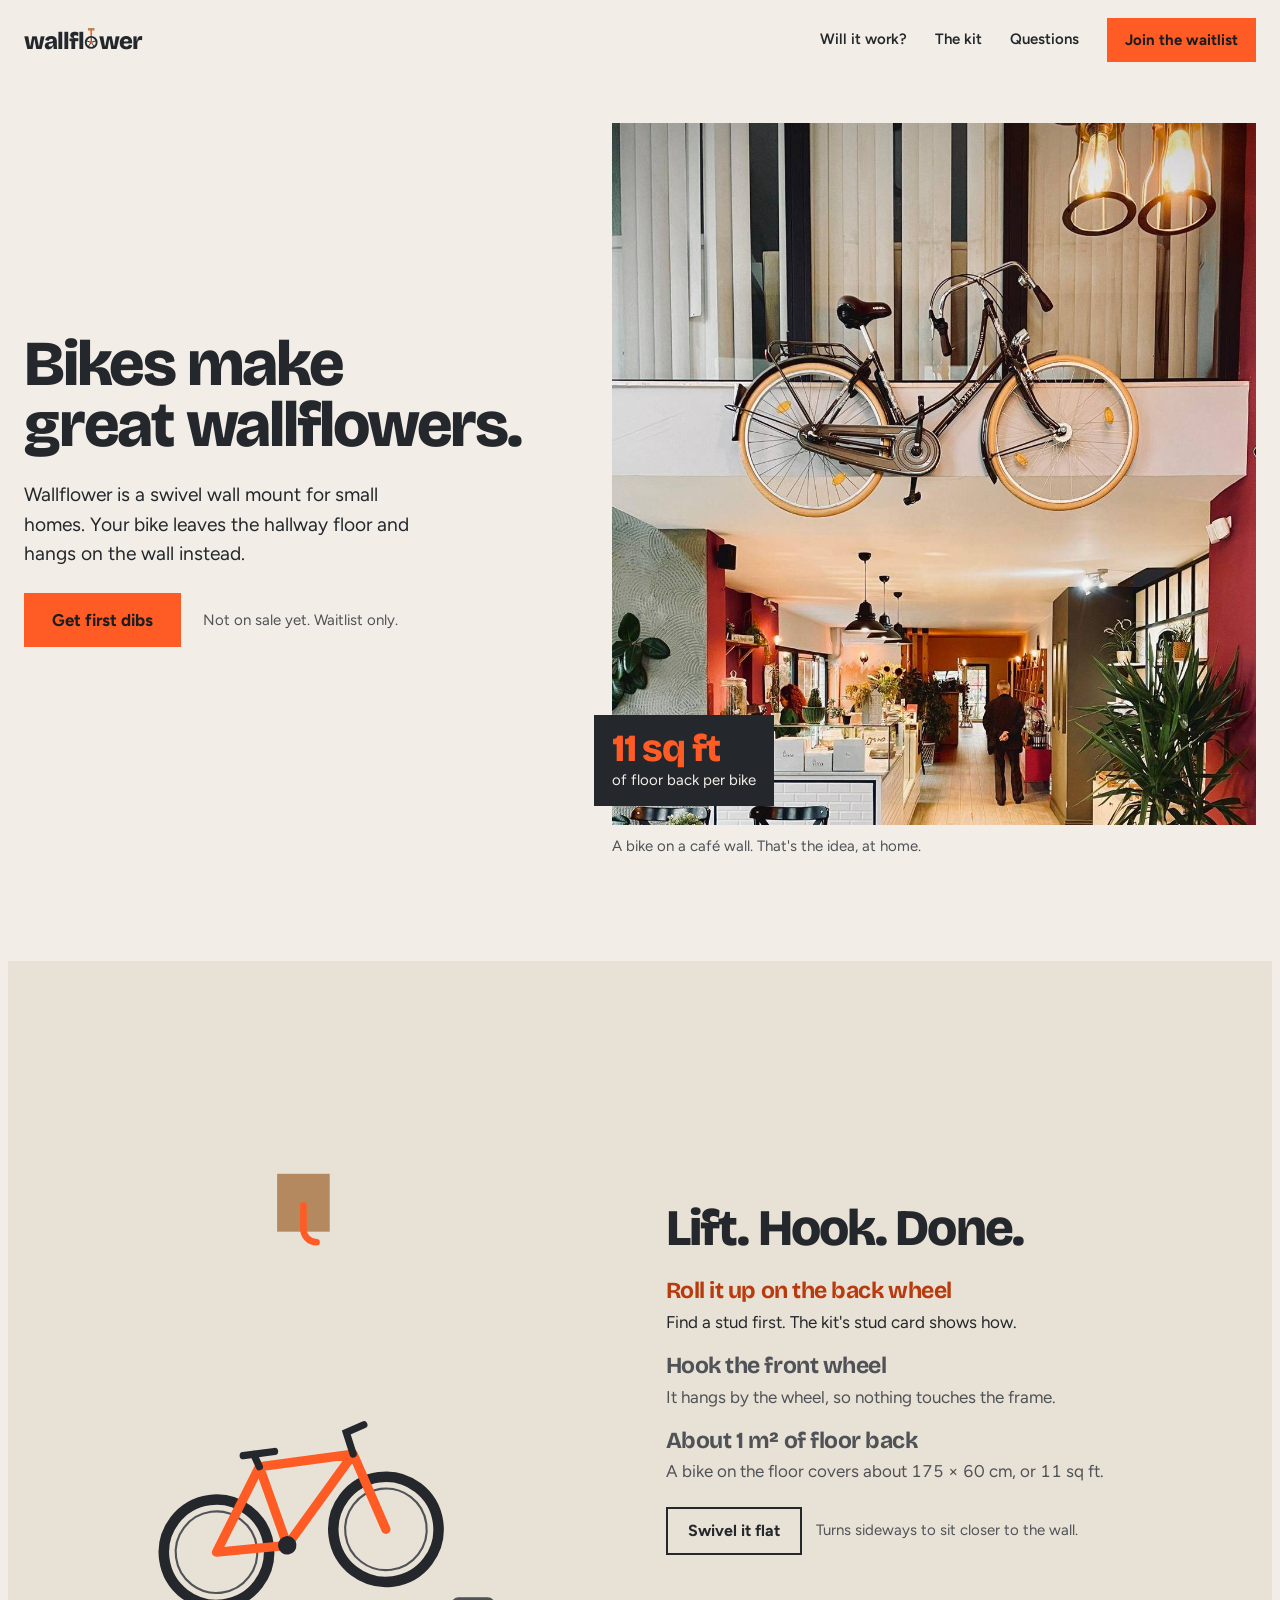
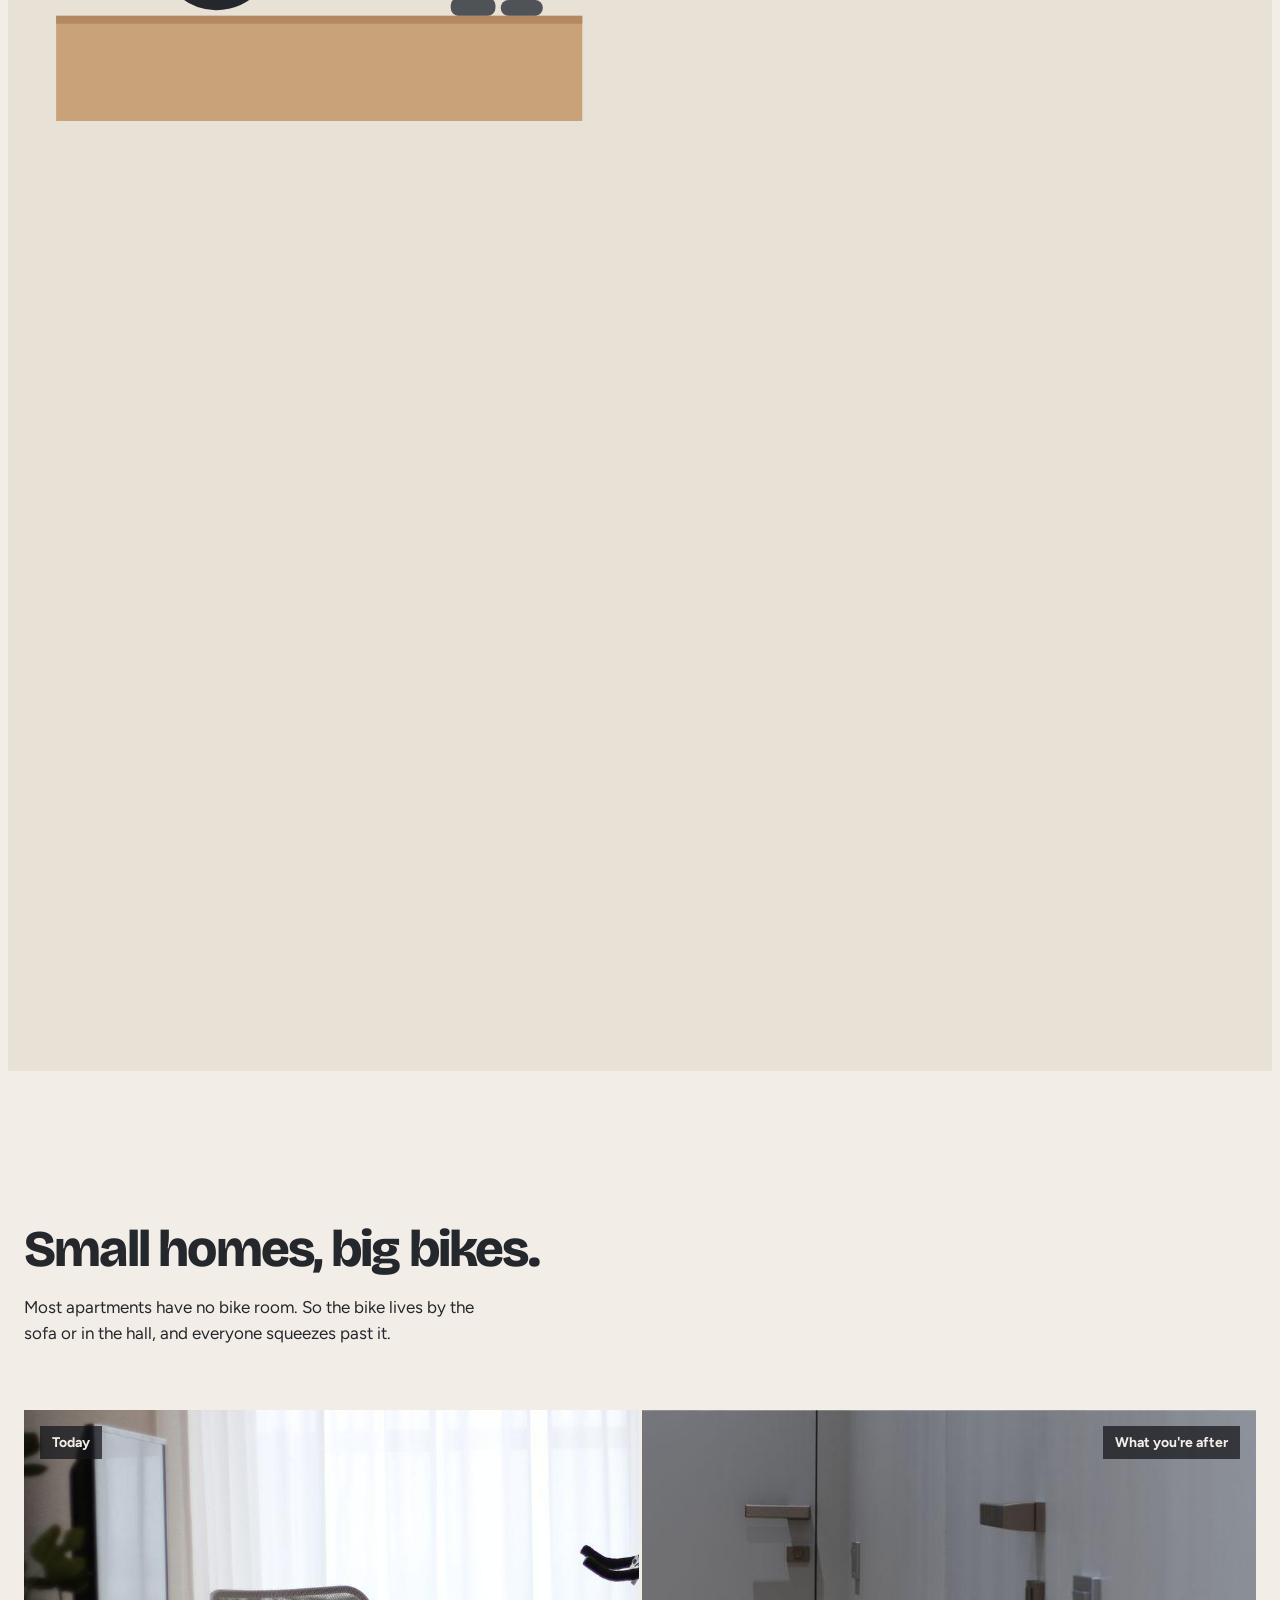
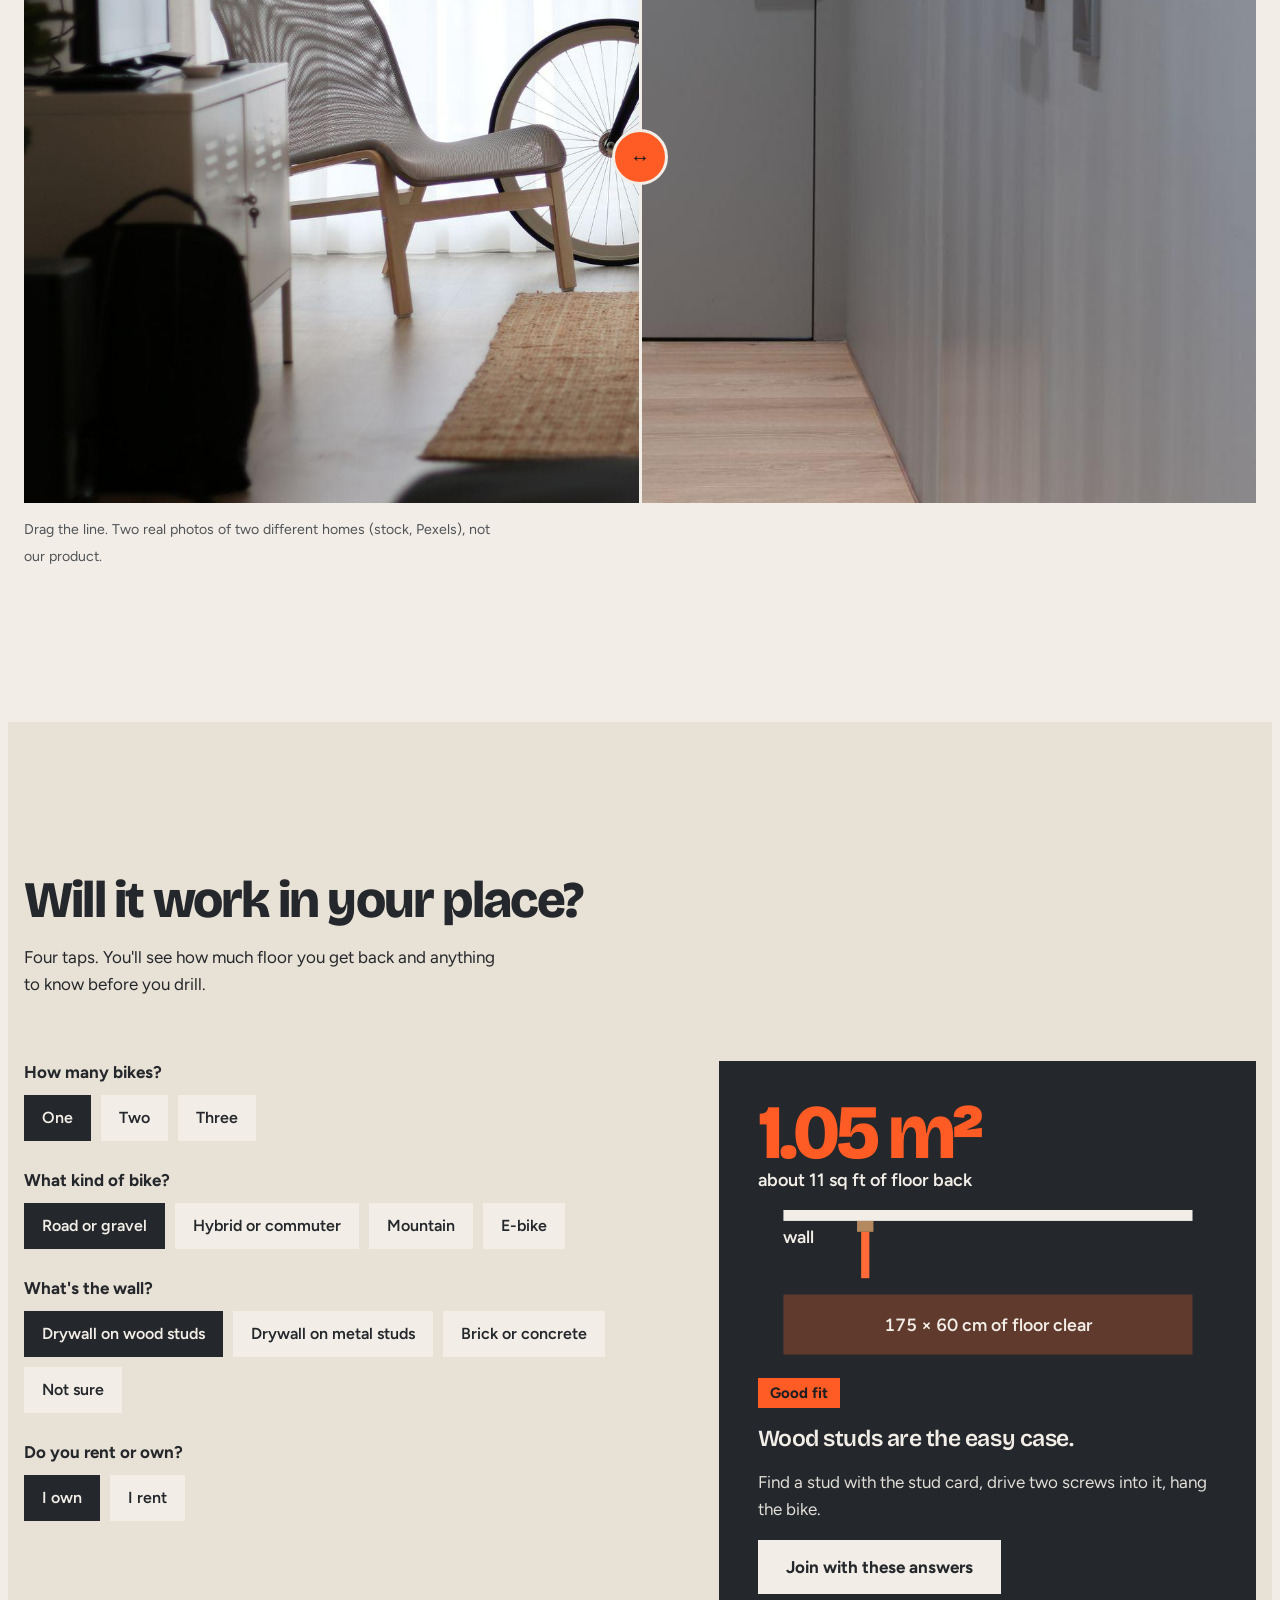
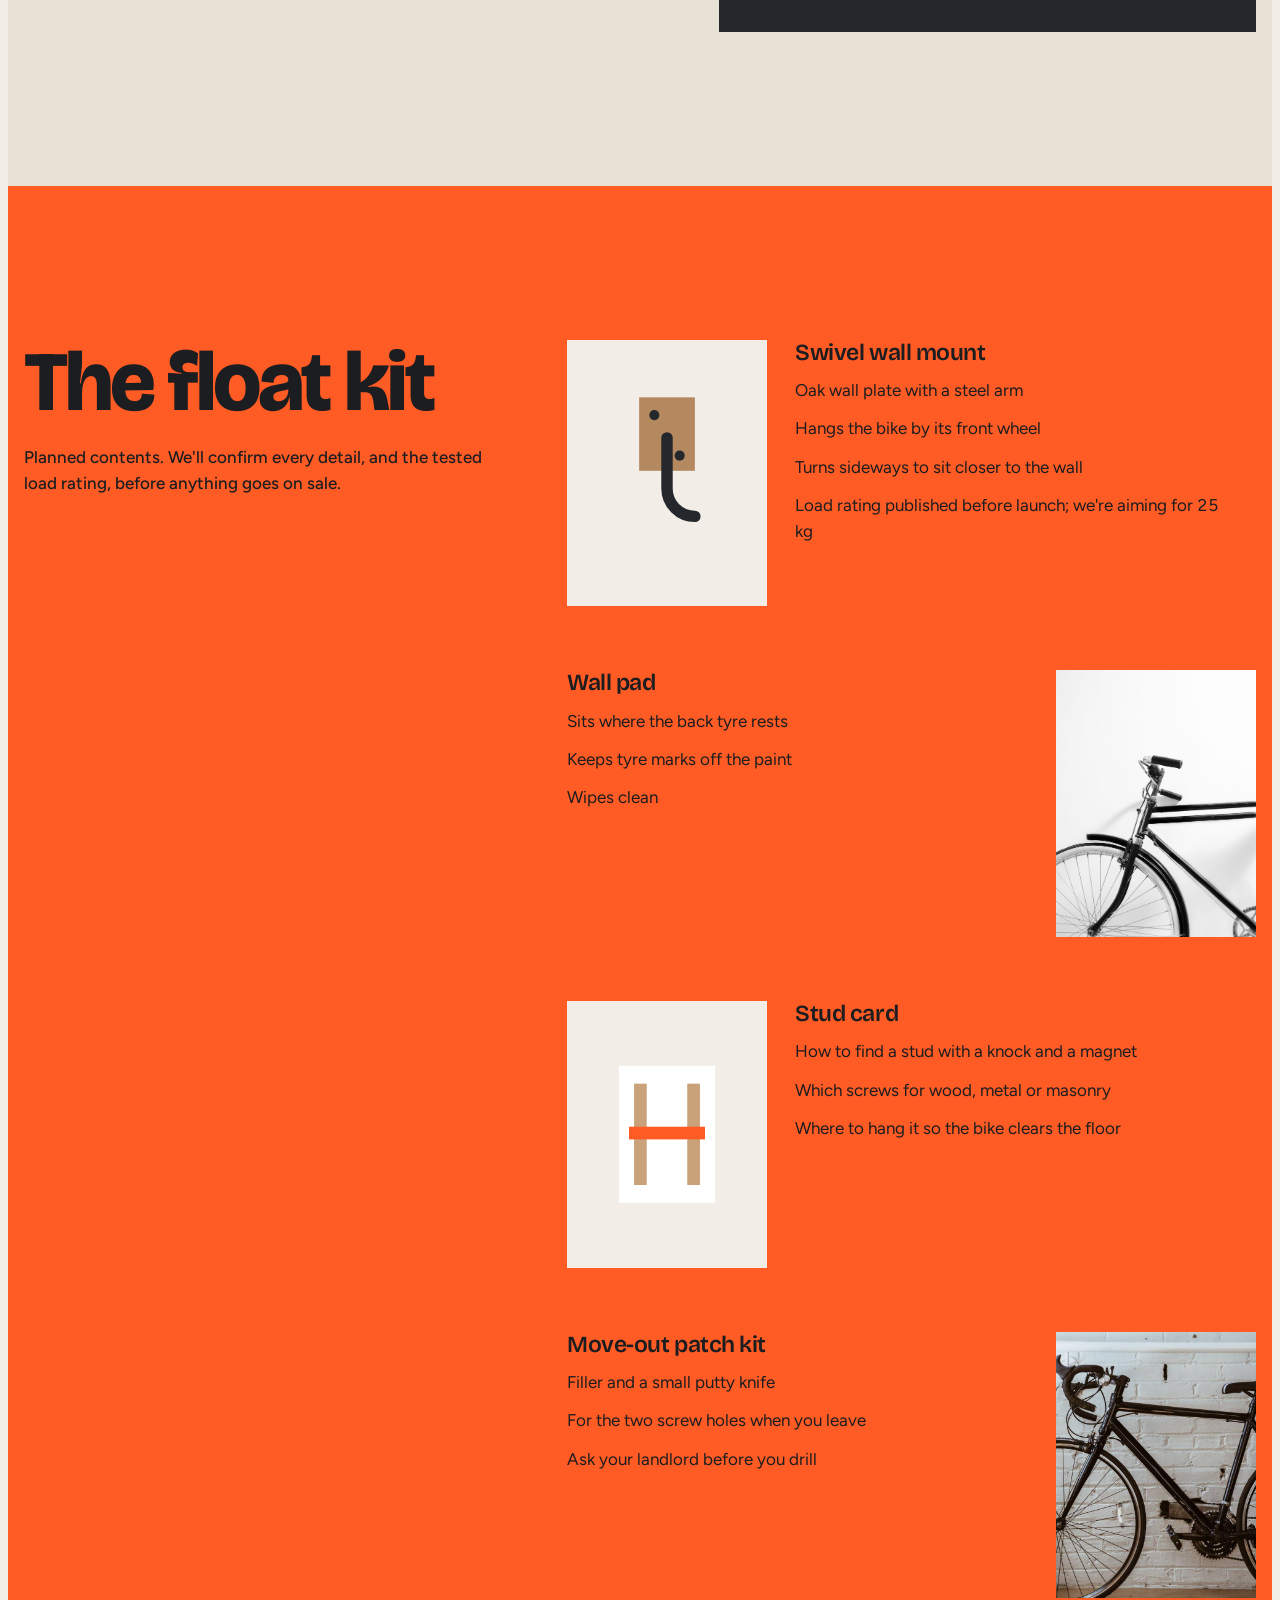
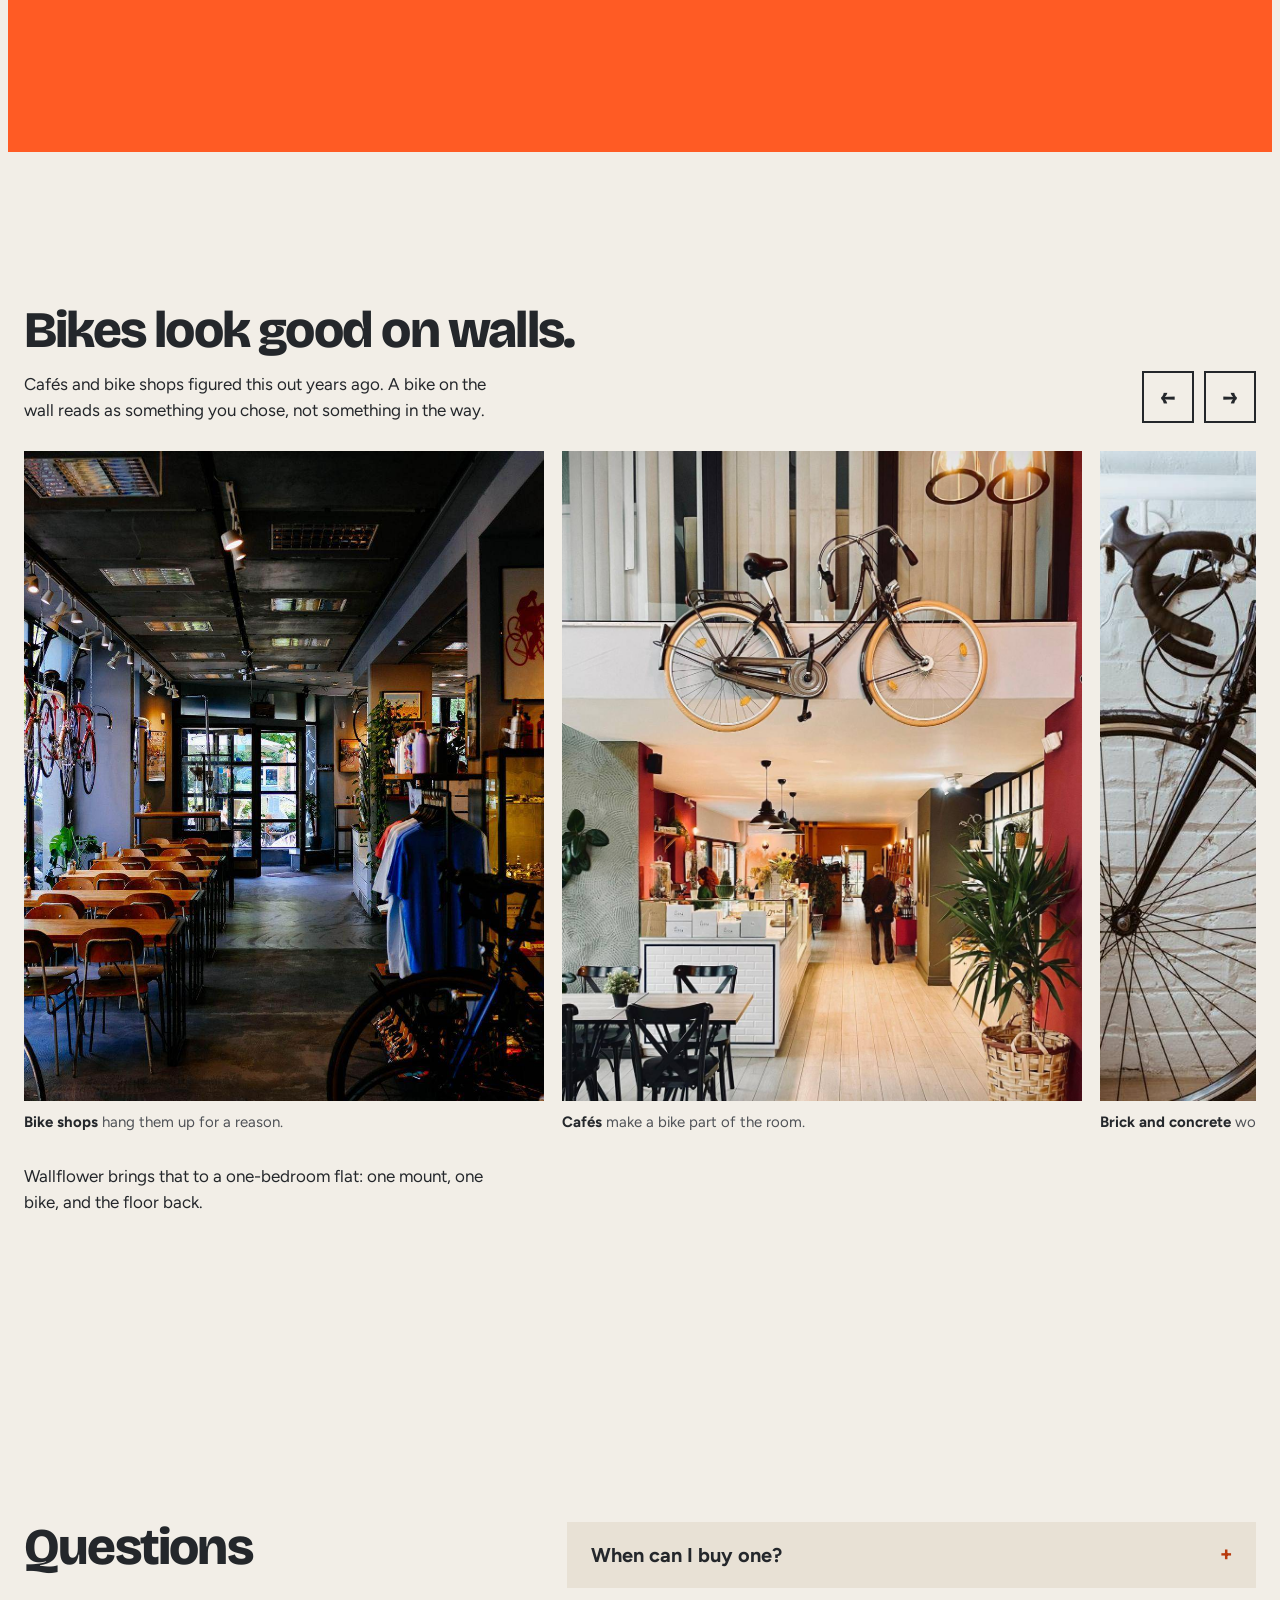
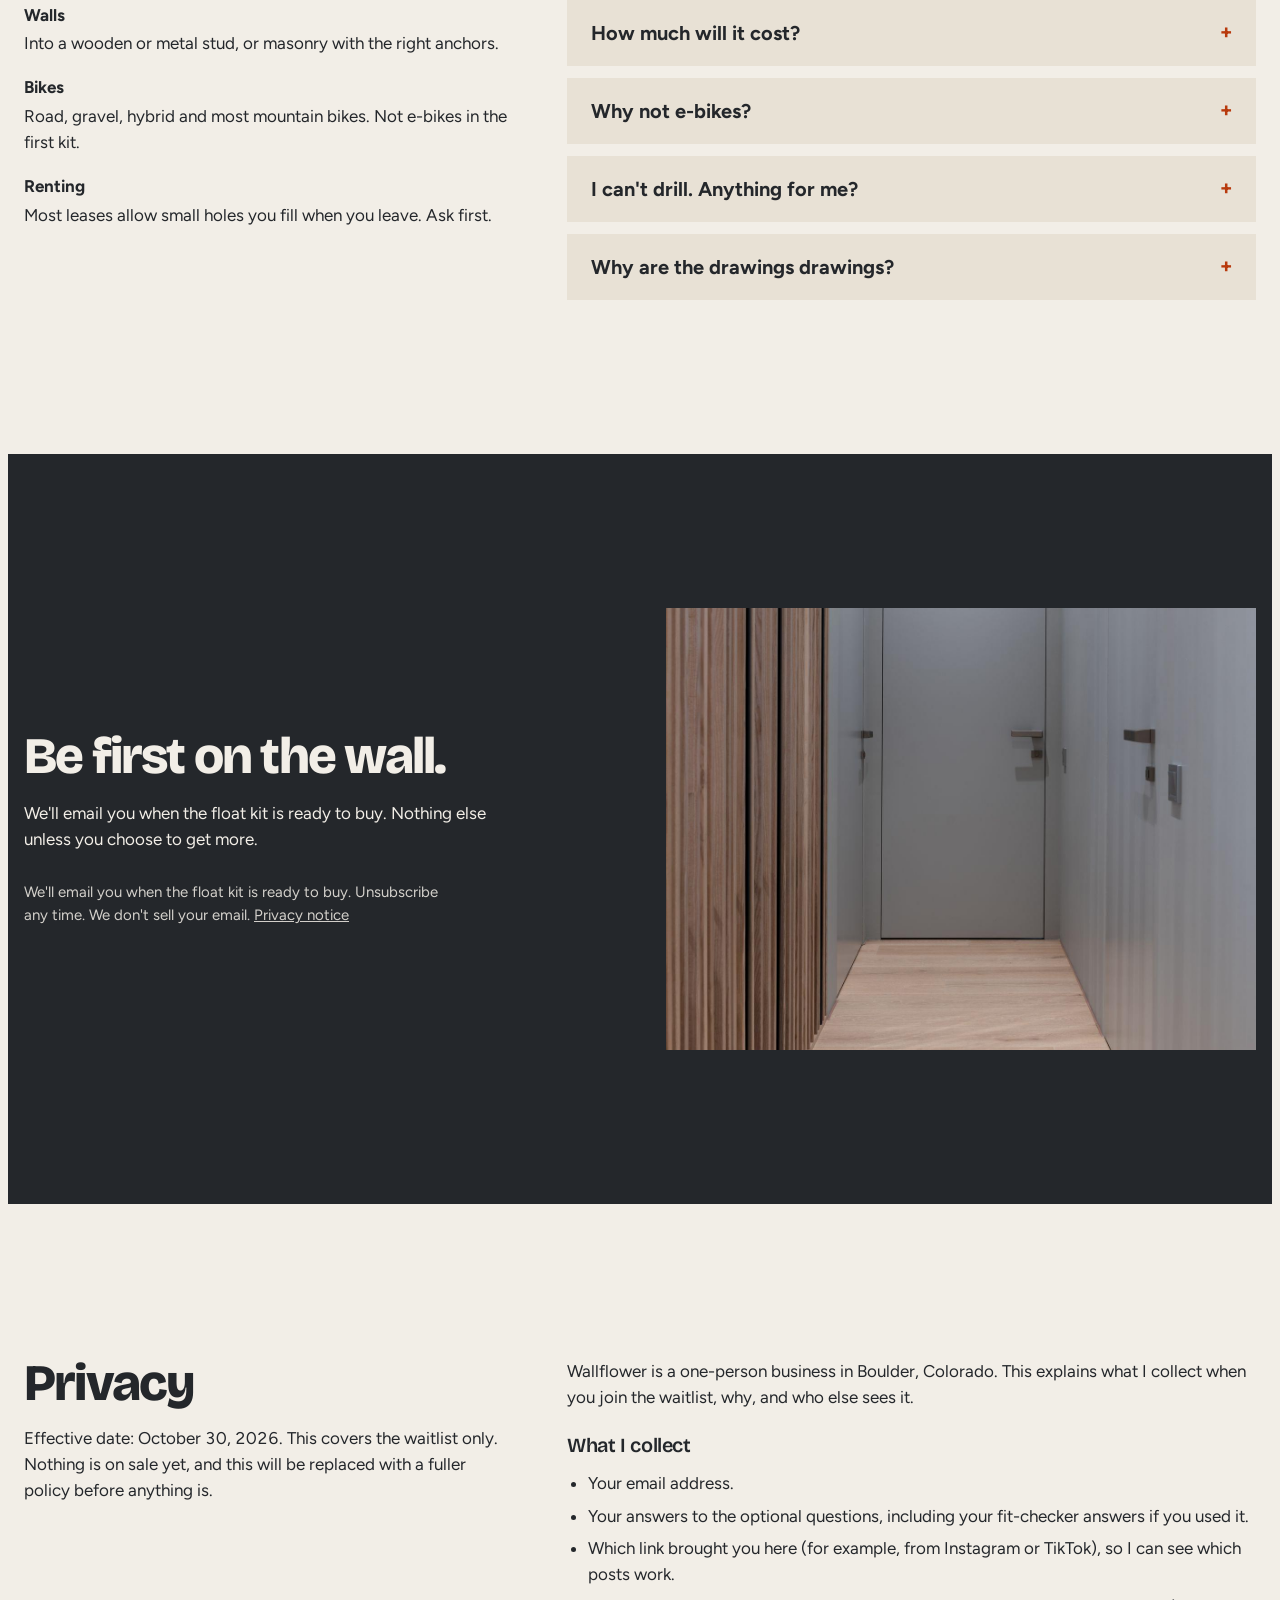
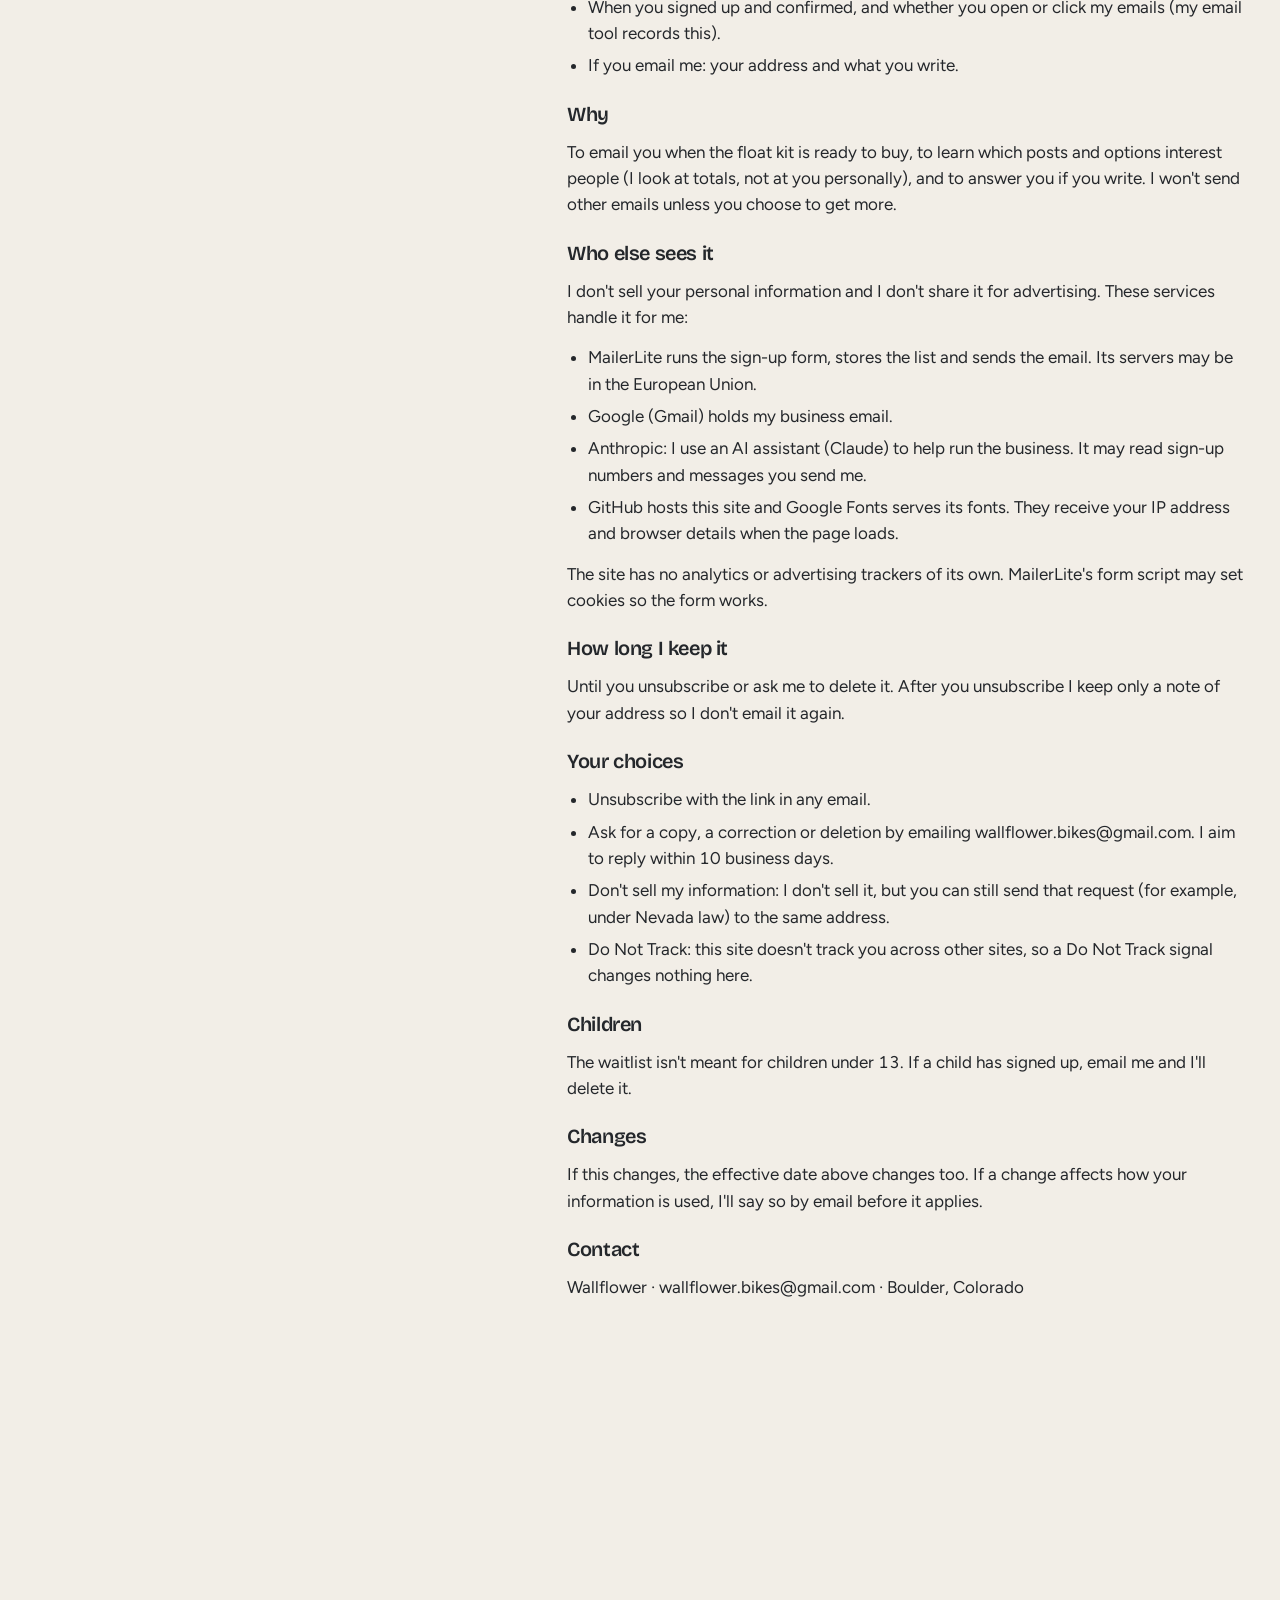
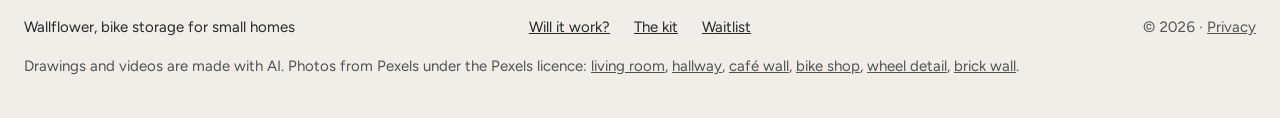
==== commit ac5ae3a8: "Site v2: drag-to-compare photos, tap to swivel, floor counter, photo strip Co-Authored-By: Claude Op" ====
--- a/index.html
+++ b/index.html
@@ -177,6 +177,46 @@
 .is-done .done{display:block} .is-done form{display:none}
 @media (max-width:860px){.join .inner{grid-template-columns:1fr}}
 
+
+/* hero: a slow settle on load and a floor-back chip that counts up */
+.hero figure{position:relative}
+.hero figure .frame{overflow:hidden}
+.hero figure img{transform:scale(1.06);transition:transform 2.4s cubic-bezier(.2,.7,.2,1)}
+.hero.on figure img{transform:none}
+.stat{position:absolute;left:-18px;bottom:52px;background:var(--fg);color:var(--bg);padding:14px 18px;display:flex;flex-direction:column;gap:2px}
+.stat b{font:800 clamp(30px,3vw,42px)/1 var(--display);letter-spacing:-.03em;color:var(--accent)}
+.stat>span{font-size:var(--s-sm)}
+@media (max-width:860px){.stat{left:12px;bottom:46px}}
+/* swivel toggle under the steps */
+.swv{margin-top:22px;display:flex;align-items:center;gap:14px}
+.swv button{min-height:48px;padding:0 20px;border:2px solid var(--fg);background:transparent;color:var(--fg);font:700 16px var(--body);cursor:pointer}
+.swv button[aria-pressed="true"]{background:var(--fg);color:var(--bg)}
+.swv small{font-size:var(--s-sm);color:var(--fg-2)}
+#swivel{transition:transform .7s cubic-bezier(.3,.8,.3,1)}
+@media (max-width:860px){.swv{margin-top:10px}.swv small{display:none}}
+/* before/after: drag the line */
+.ba{position:relative;aspect-ratio:16/9;overflow:hidden;user-select:none;touch-action:pan-y;--x:50%;background:var(--surface)}
+.ba img{-webkit-user-drag:none;position:absolute;inset:0;width:100%;height:100%;object-fit:cover}
+.ba .after{clip-path:inset(0 0 0 var(--x))}
+.ba .line{position:absolute;top:0;bottom:0;left:var(--x);width:3px;margin-left:-1.5px;background:var(--plaster,#F2EEE7);pointer-events:none}
+.ba .knob{position:absolute;top:50%;left:var(--x);width:56px;height:56px;margin:-28px 0 0 -28px;border-radius:50%;background:var(--accent);color:var(--on-accent);display:grid;place-items:center;font:800 20px var(--display);pointer-events:none;border:3px solid #F2EEE7}
+.ba .tag{position:absolute;top:16px;padding:8px 12px;background:rgba(20,22,26,.72);color:#F2EEE7;font:700 14px var(--body)}
+.ba .tag.l{left:16px}.ba .tag.r{right:16px}
+.ba{cursor:ew-resize}.ba input{position:absolute;left:0;right:0;bottom:0;width:100%;height:1px;opacity:0;margin:0;pointer-events:none}
+.ba input:focus-visible~.knob{outline:3px solid var(--fg);outline-offset:3px}
+.ba-cap{margin-top:12px}
+@media (max-width:760px){.ba{aspect-ratio:4/5}}
+/* walls: a swipeable strip of real photos */
+.strip-head{display:flex;justify-content:space-between;align-items:end;gap:24px;flex-wrap:wrap}
+.strip-nav{display:flex;gap:10px}
+.strip-nav button{width:52px;height:52px;border:2px solid var(--fg);background:transparent;color:var(--fg);font:800 22px var(--display);cursor:pointer}
+.strip-nav button:hover{background:var(--fg);color:var(--bg)}
+.strip{display:flex;gap:18px;overflow-x:auto;scroll-snap-type:x mandatory;margin-top:28px;padding-bottom:10px;scrollbar-width:thin}
+.strip figure{flex:0 0 min(78vw,520px);margin:0;scroll-snap-align:start;display:flex;flex-direction:column;gap:10px}
+.strip img{width:100%;aspect-ratio:4/5;object-fit:cover;transition:transform .5s ease}
+.strip figure:hover img{transform:scale(1.02)}
+@media (prefers-reduced-motion: reduce){.hero figure img,#swivel,.strip img{transition:none}.hero figure img{transform:none}}
+
 /* privacy */
 .privacy .inner{display:grid;grid-template-columns:minmax(0,5fr) minmax(0,7fr);gap:clamp(28px,4vw,72px)}
 .policy{display:flex;flex-direction:column;gap:14px}
@@ -234,7 +274,9 @@
     <p class="lede">Wallflower is a swivel wall mount for small homes. Your bike leaves the hallway floor and hangs on the wall instead.</p>
     <div class="row"><a class="btn" href="#join">Get first dibs</a><span class="small">Not on sale yet. Waitlist only.</span></div>
   </div>
-  <figure><img src="assets/cafe-wall.jpg" width="1100" height="1799" alt="A vintage bicycle hung high on a wall above a café counter."><figcaption>A bike on a café wall. That's the idea, at home.</figcaption></figure>
+  <figure><div class="frame"><img src="assets/cafe-wall.jpg" width="1100" height="1799" alt="A vintage bicycle hung high on a wall above a café counter."></div>
+    <div class="stat" aria-hidden="true"><b><span id="cnt">0</span> sq ft</b><span>of floor back per bike</span></div>
+    <figcaption>A bike on a café wall. That's the idea, at home.</figcaption></figure>
 </div></section>
 
 <section class="moment" id="moment" aria-labelledby="moment-h">
@@ -263,16 +305,21 @@
         <li id="st1"><b>Hook the front wheel</b><span>It hangs by the wheel, so nothing touches the frame.</span></li>
         <li id="st2"><b>About 1 m² of floor back</b><span>A bike on the floor covers about 175 × 60 cm, or 11 sq ft.</span></li>
       </ol>
+      <div class="swv"><button type="button" id="swv" aria-pressed="false">Swivel it flat</button><small>Turns sideways to sit closer to the wall.</small></div>
     </div>
   </div>
 </section>
 
 <section class="sec" aria-labelledby="real-h"><div class="inner">
   <div class="head rise"><h2 id="real-h">Small homes, big bikes.</h2><p>Most apartments have no bike room. So the bike lives by the sofa or in the hall, and everyone squeezes past it.</p></div>
-  <div class="pair">
-    <figure class="a drift rise"><img src="assets/living.jpg" width="1800" height="1200" alt="A road bike standing in the middle of a bright living room between two chairs." loading="lazy"><figcaption><b>Today.</b> The bike takes the middle of the room.</figcaption></figure>
-    <figure class="b drift rise"><img src="assets/hallway.jpg" width="1300" height="1948" alt="A narrow apartment hallway with oak floor and grey doors, nothing on the floor." loading="lazy"><figcaption><b>What you're after.</b> A hallway you can walk down.</figcaption></figure>
-  </div>
+  <div class="ba rise" id="ba">
+    <img src="assets/living.jpg" width="1800" height="1200" alt="Today: a road bike standing in the middle of a living room between two chairs." loading="lazy">
+    <img class="after" src="assets/hallway.jpg" width="1300" height="1948" alt="What you're after: a narrow hallway with an oak floor and nothing on it." loading="lazy" style="object-position:50% 70%">
+    <span class="tag l">Today</span><span class="tag r">What you're after</span>
+    <input type="range" min="0" max="100" value="50" aria-label="Drag to compare the cluttered room and the clear hallway">
+    <span class="line"></span><span class="knob" aria-hidden="true">↔</span>
+  </div>
+  <p class="ba-cap"><small style="color:var(--fg-2)">Drag the line. Two real photos of two different homes (stock, Pexels), not our product.</small></p>
 </div></section>
 
 <section class="sec check" id="fit" aria-labelledby="fit-h"><div class="inner">
@@ -330,13 +377,16 @@
   </div>
 </div></section>
 
-<section class="sec walls" aria-labelledby="walls-h"><div class="inner">
-  <figure class="rise" style="margin:0;display:flex;flex-direction:column;gap:10px"><img src="assets/shop.jpg" width="1800" height="1200" alt="A long bike shop with bicycles hung along the walls." loading="lazy" style="width:100%;aspect-ratio:3/2;object-fit:cover"><figcaption>Bike shops hang them up for a reason.</figcaption></figure>
-  <div class="copy rise">
-    <h2 id="walls-h">Bikes look good on walls.</h2>
-    <p>Cafés and bike shops figured this out years ago. A bike on the wall reads as something you chose, not something in the way.</p>
-    <p>Wallflower brings that to a one-bedroom flat: one mount, one bike, and the floor back.</p>
-  </div>
+<section class="sec walls" aria-labelledby="walls-h"><div class="inner" style="display:block">
+  <div class="strip-head rise"><div><h2 id="walls-h">Bikes look good on walls.</h2><p style="margin-top:14px">Cafés and bike shops figured this out years ago. A bike on the wall reads as something you chose, not something in the way.</p></div>
+    <div class="strip-nav"><button type="button" data-d="-1" aria-label="Previous photo">←</button><button type="button" data-d="1" aria-label="Next photo">→</button></div></div>
+  <div class="strip" id="strip" tabindex="0" aria-label="Photos of bikes on walls">
+    <figure><img src="assets/shop.jpg" width="1800" height="1200" alt="A long bike shop with bicycles hung along the walls." loading="lazy"><figcaption><b>Bike shops</b> hang them up for a reason.</figcaption></figure>
+    <figure><img src="assets/cafe-wall.jpg" width="1100" height="1799" alt="A vintage bicycle hung high on a café wall." loading="lazy"><figcaption><b>Cafés</b> make a bike part of the room.</figcaption></figure>
+    <figure><img src="assets/brick.jpg" width="1300" height="867" alt="A black road bike against a white-painted brick wall." loading="lazy"><figcaption><b>Brick and concrete</b> work too, with masonry anchors.</figcaption></figure>
+    <figure><img src="assets/detail.jpg" width="1100" height="1650" alt="Close-up of a black bicycle's front wheel against a white wall." loading="lazy"><figcaption><b>Up close,</b> a bike is a good-looking object.</figcaption></figure>
+  </div>
+  <p class="rise" style="margin-top:18px">Wallflower brings that to a one-bedroom flat: one mount, one bike, and the floor back.</p>
 </div></section>
 
 <section class="sec faq" id="questions" aria-labelledby="faq-h"><div class="inner">
@@ -377,7 +427,7 @@
 </div></section>
 
 <section class="sec privacy" id="privacy" aria-labelledby="priv-h"><div class="inner">
-  <div><h2 id="priv-h">Privacy</h2><p style="margin-top:16px">Effective date: October 29, 2026. This covers the waitlist only. Nothing is on sale yet, and this will be replaced with a fuller policy before anything is.</p></div>
+  <div><h2 id="priv-h">Privacy</h2><p style="margin-top:16px">Effective date: October 30, 2026. This covers the waitlist only. Nothing is on sale yet, and this will be replaced with a fuller policy before anything is.</p></div>
   <div class="policy">
     <p>Wallflower is a one-person business in Boulder, Colorado. This explains what I collect when you join the waitlist, why, and who else sees it.</p>
     <h3>What I collect</h3>
@@ -445,6 +495,35 @@
   function kick(){if(!raf)raf=requestAnimationFrame(loop)}
   addEventListener('scroll',kick,{passive:true});addEventListener('resize',kick);draw(cur);
 
+
+  /* ---- hero: settle the photo, count the floor up once ---- */
+  var hero=document.querySelector('.hero');requestAnimationFrame(function(){hero.classList.add('on')});
+  (function(){var el=$('cnt'),end=11,t0=null;if(reduce){el.textContent=end;return}
+    function step(ts){if(!t0)t0=ts;var k=Math.min(1,(ts-t0)/1400);el.textContent=Math.round(end*(1-Math.pow(1-k,3)));if(k<1)requestAnimationFrame(step)}
+    setTimeout(function(){requestAnimationFrame(step)},500)})();
+
+  /* ---- swivel it flat: turns the hanging bike side-on (only once it's on the hook) ---- */
+  var swv=$('swv'),swOn=false;
+  swv.addEventListener('click',function(){swOn=!swOn;swv.setAttribute('aria-pressed',swOn);swv.textContent=swOn?'Swing it back out':'Swivel it flat';
+    if(cur<.95){cur=1;window.scrollTo({top:sec.offsetTop+sec.offsetHeight-innerHeight,behavior:reduce?'auto':'smooth'})}
+    $('swivel').style.transformOrigin='190px 156px';$('swivel').style.transformBox='view-box';$('swivel').style.transform=swOn?'scaleX(.18)':'none'});
+
+  /* ---- before/after: drag (or arrow keys on the slider); a small nudge the first time it comes into view ---- */
+  var ba=$('ba'),rng=ba.querySelector('input');
+  function setX(v){ba.style.setProperty('--x',v+'%')}
+  rng.addEventListener('input',function(){setX(rng.value)});
+  var drag=false;function at(e){var r=ba.getBoundingClientRect(),v=Math.max(0,Math.min(100,(e.clientX-r.left)/r.width*100));rng.value=v;setX(v)}
+  ba.addEventListener('dragstart',function(e){e.preventDefault()});
+  ba.addEventListener('pointerdown',function(e){e.preventDefault();drag=true;ba.setPointerCapture(e.pointerId);at(e)});
+  ba.addEventListener('pointermove',function(e){if(drag)at(e)});
+  ba.addEventListener('pointerup',function(){drag=false});ba.addEventListener('pointercancel',function(){drag=false});
+  if('IntersectionObserver' in window&&!reduce){var bio=new IntersectionObserver(function(es){if(es[0].isIntersecting){bio.disconnect();var t0=null;
+    (function nud(ts){if(!t0)t0=ts;var k=(ts-t0)/1600;if(k>=1){setX(50);rng.value=50;return}setX(50+Math.sin(k*Math.PI*2)*14*(1-k));requestAnimationFrame(nud)})(performance.now())}},{threshold:.5});bio.observe(ba)}
+
+  /* ---- walls strip: arrow buttons step one photo ---- */
+  var strip=$('strip');[].forEach.call(document.querySelectorAll('.strip-nav button'),function(b){b.addEventListener('click',function(){
+    var f=strip.querySelector('figure');strip.scrollBy({left:(+b.dataset.d)*(f.offsetWidth+18),behavior:reduce?'auto':'smooth'})})});
+
   /* ---- entrances and slow photo drift ---- */
   var els=[].slice.call(document.querySelectorAll('.rise,.drift'));
   if('IntersectionObserver' in window&&!reduce){
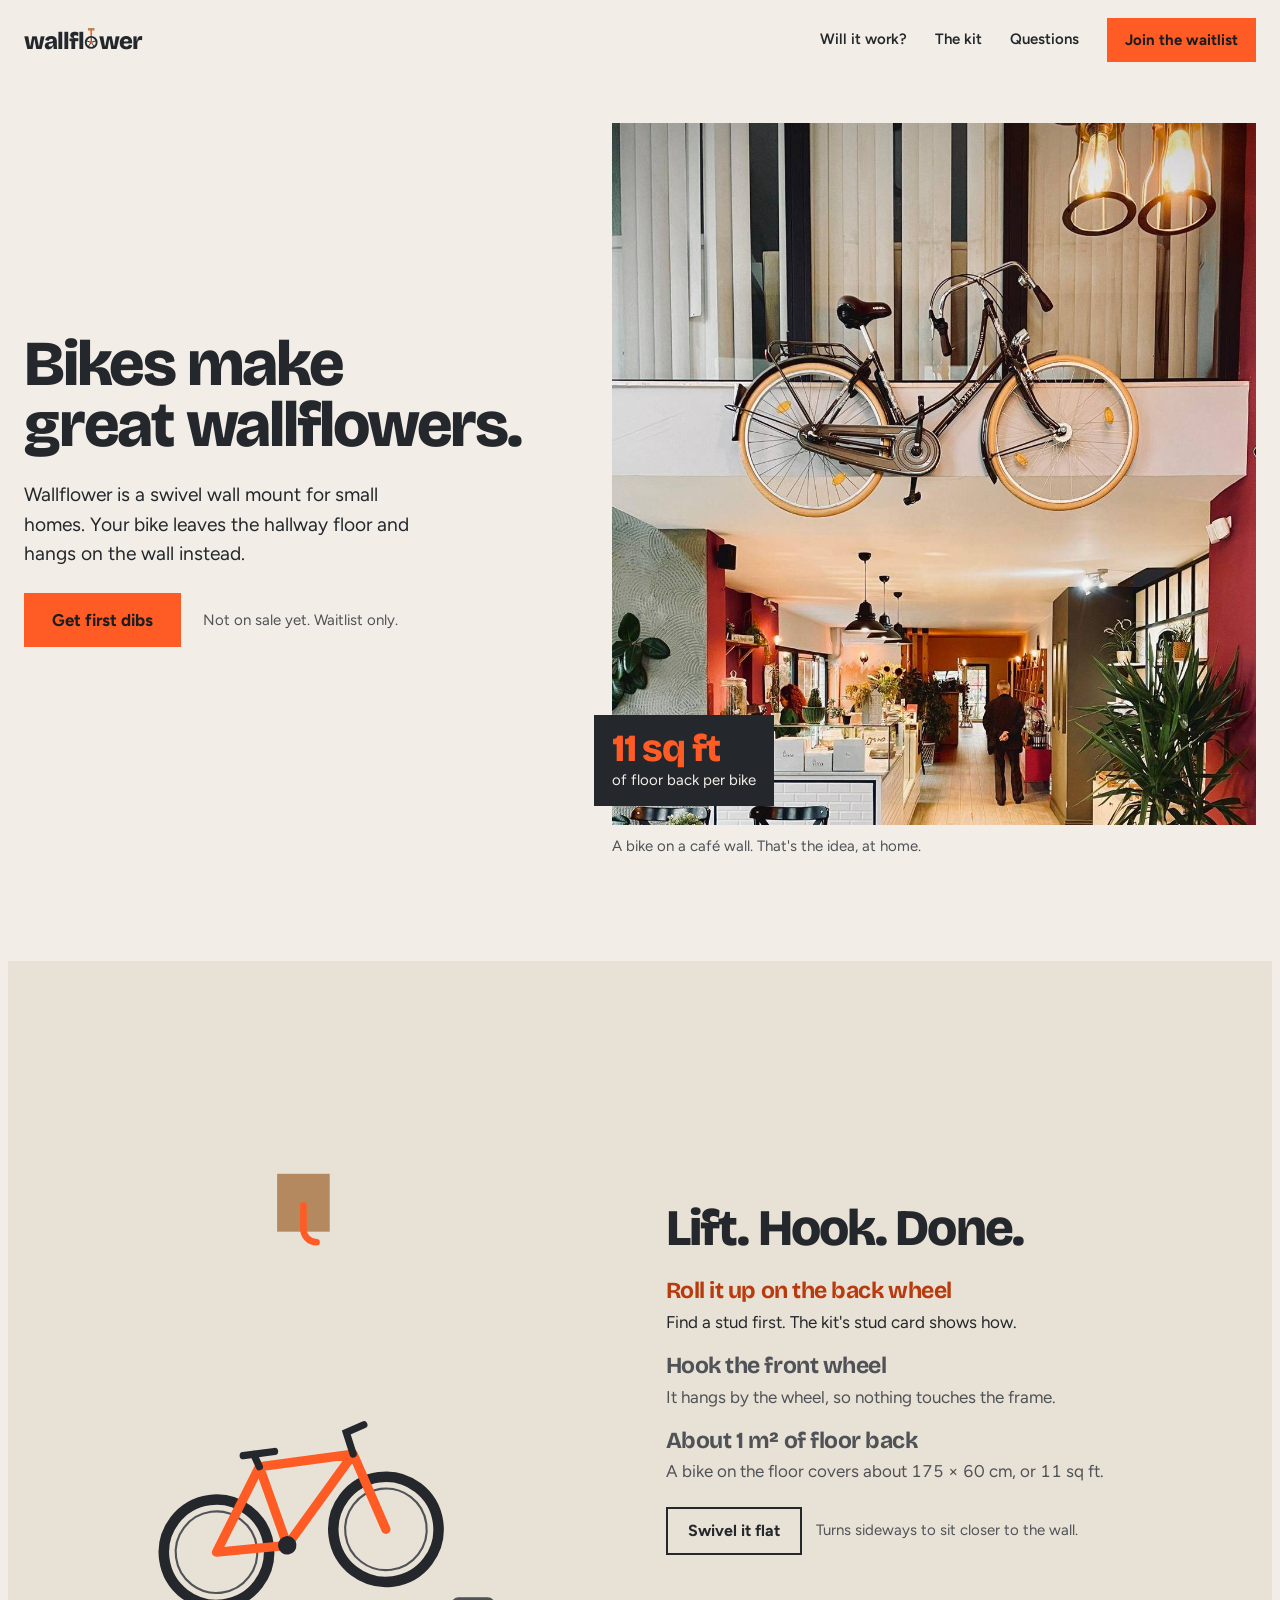
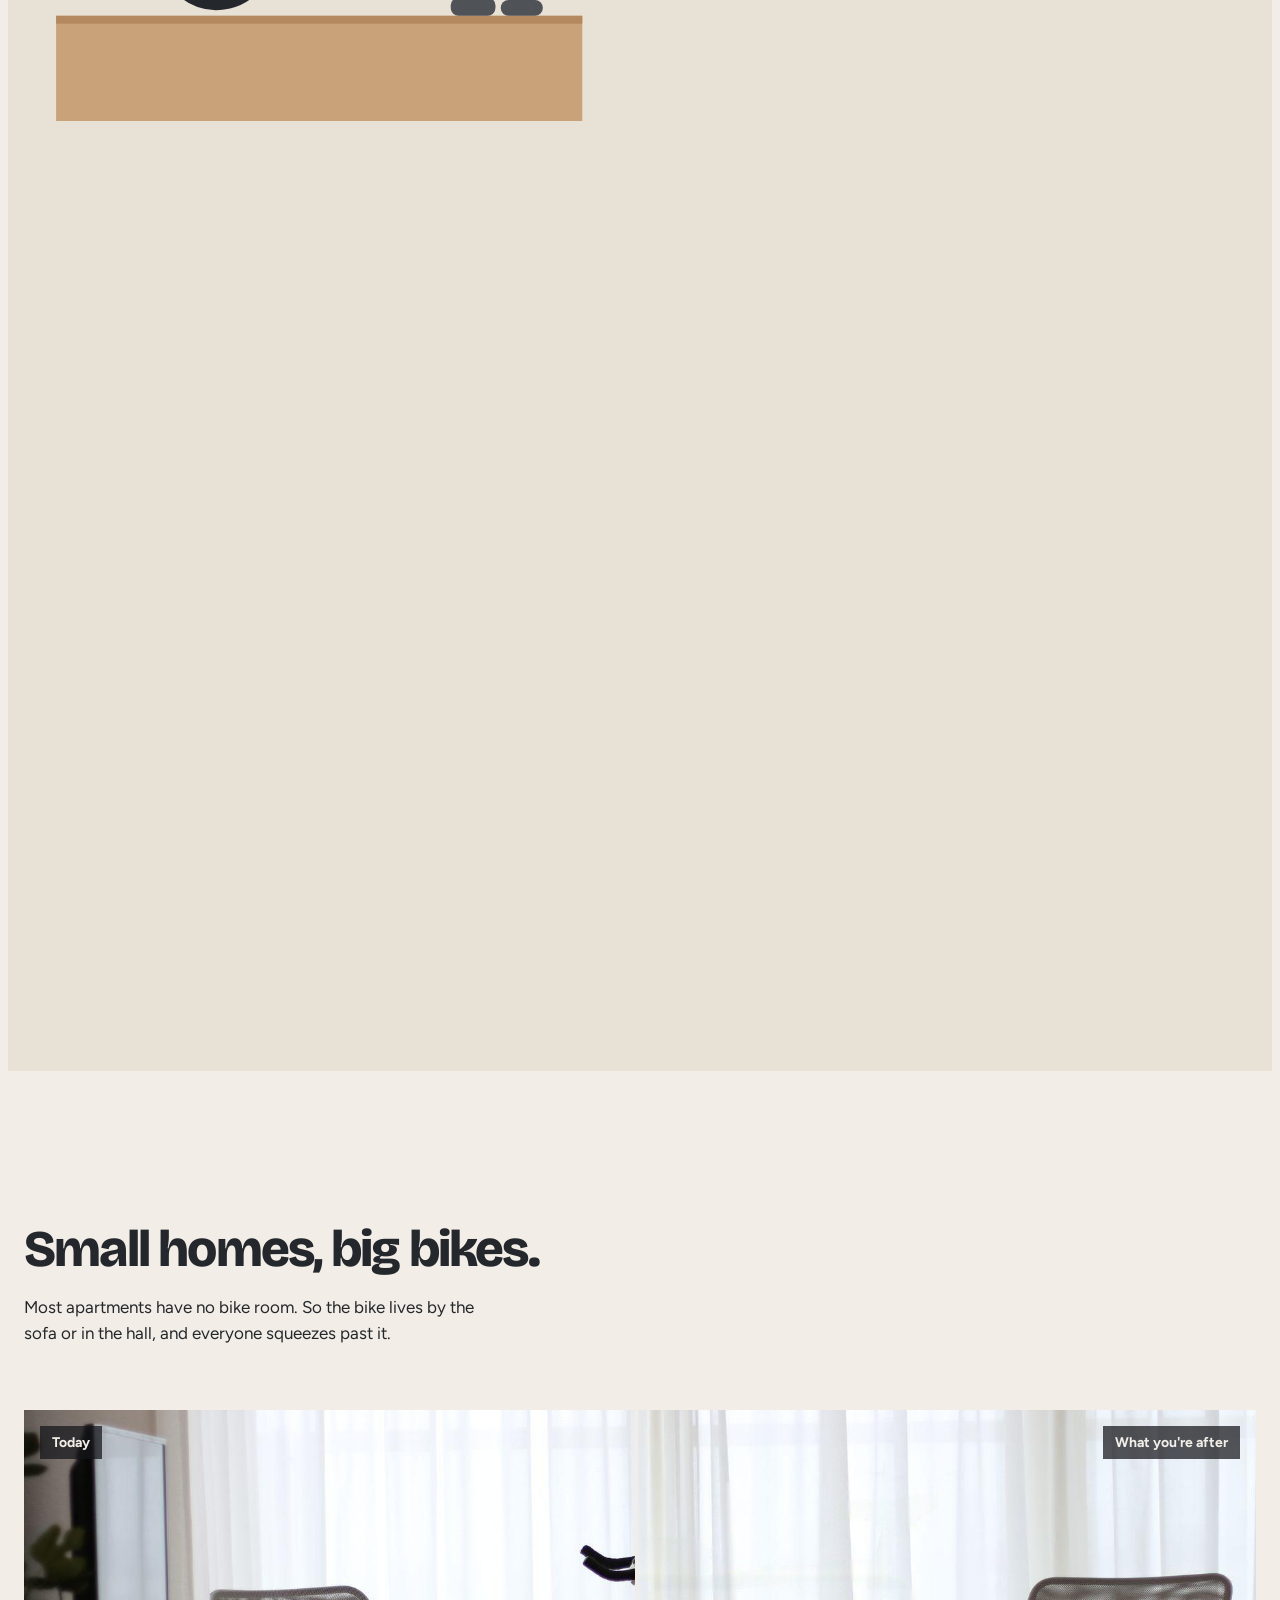
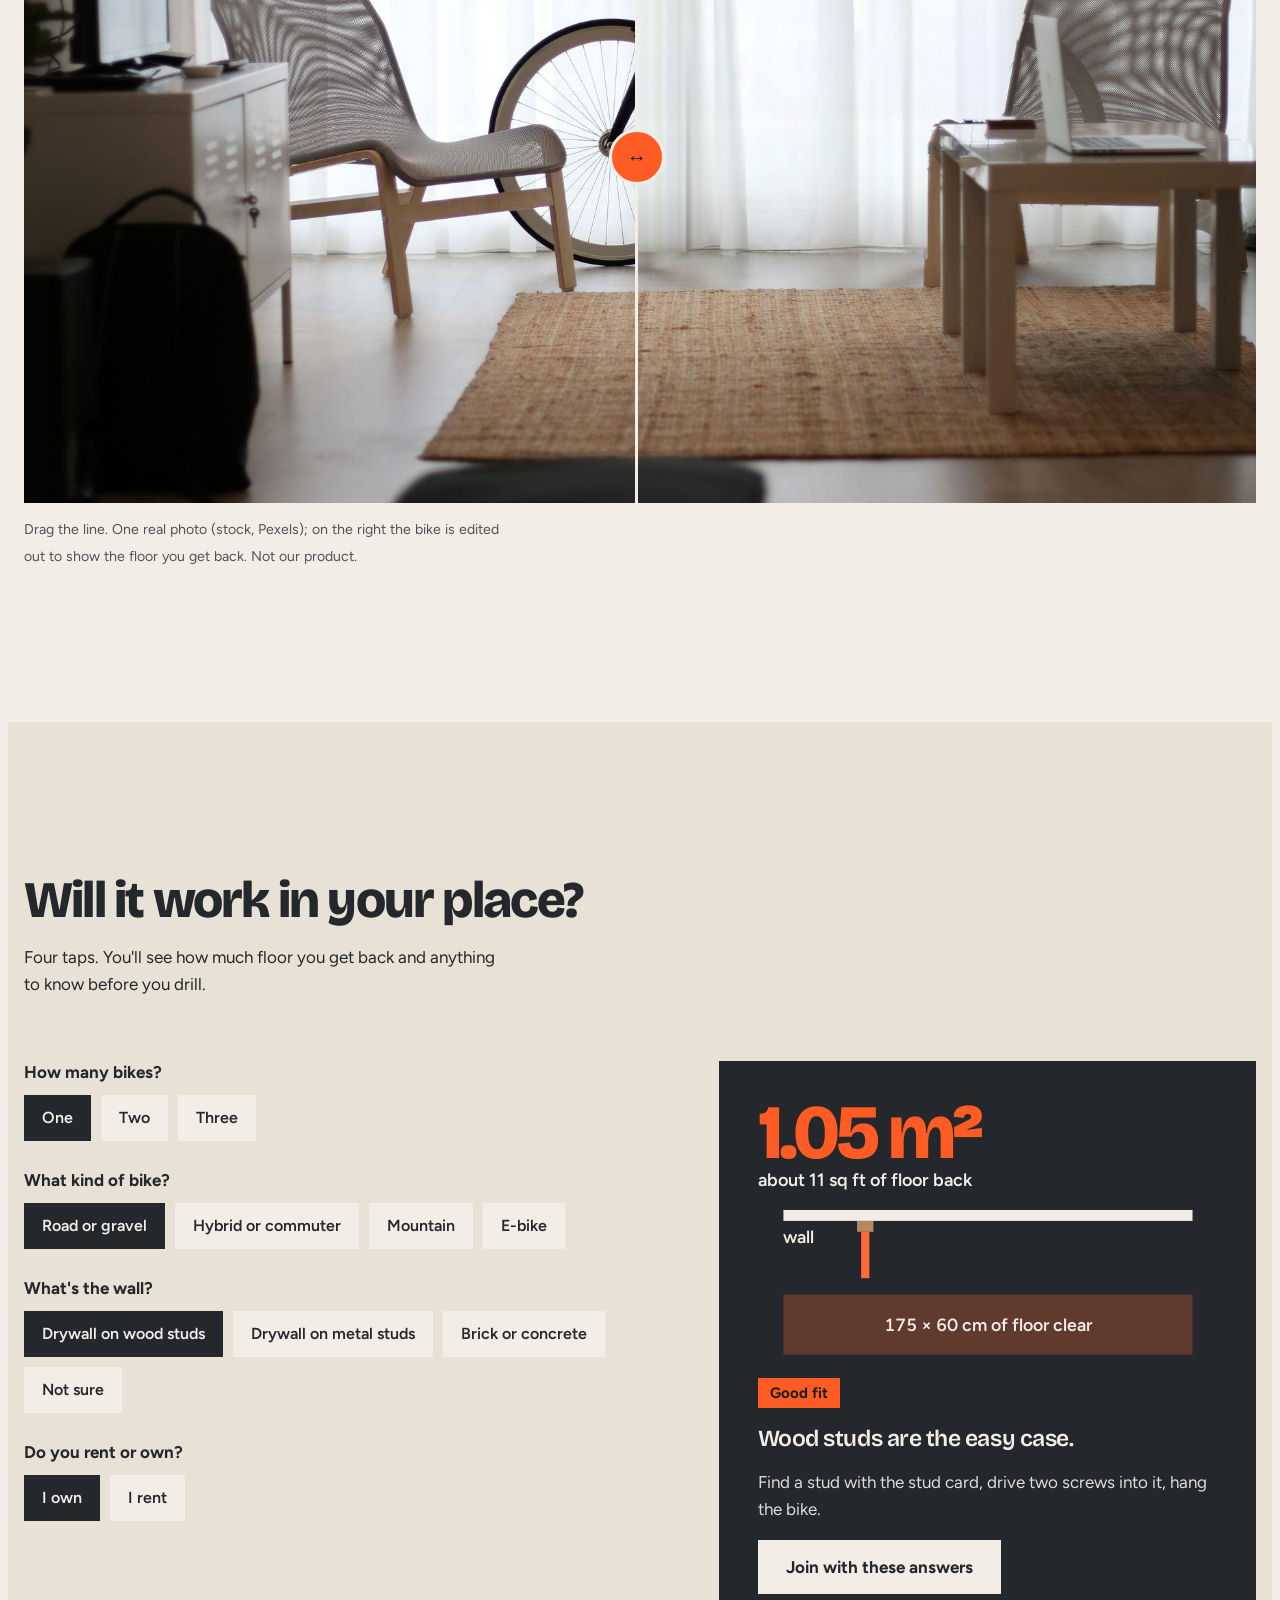
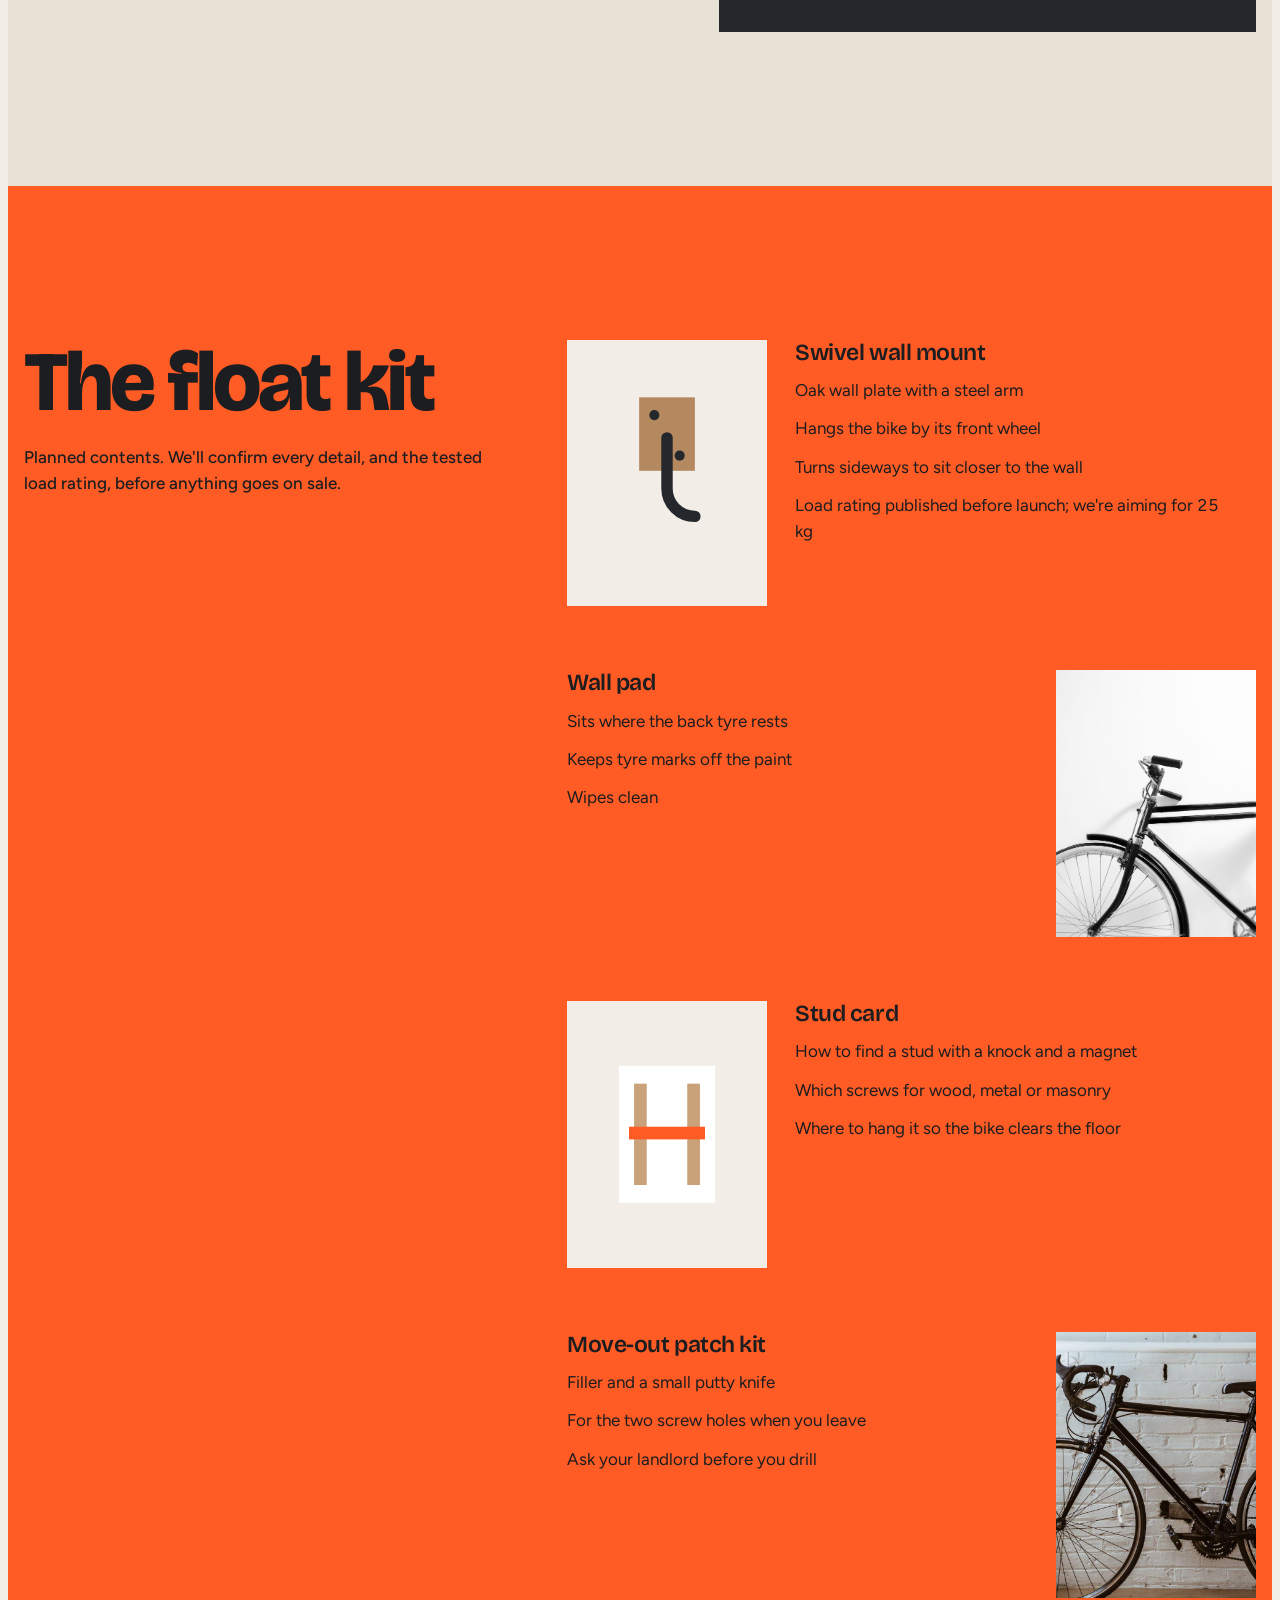
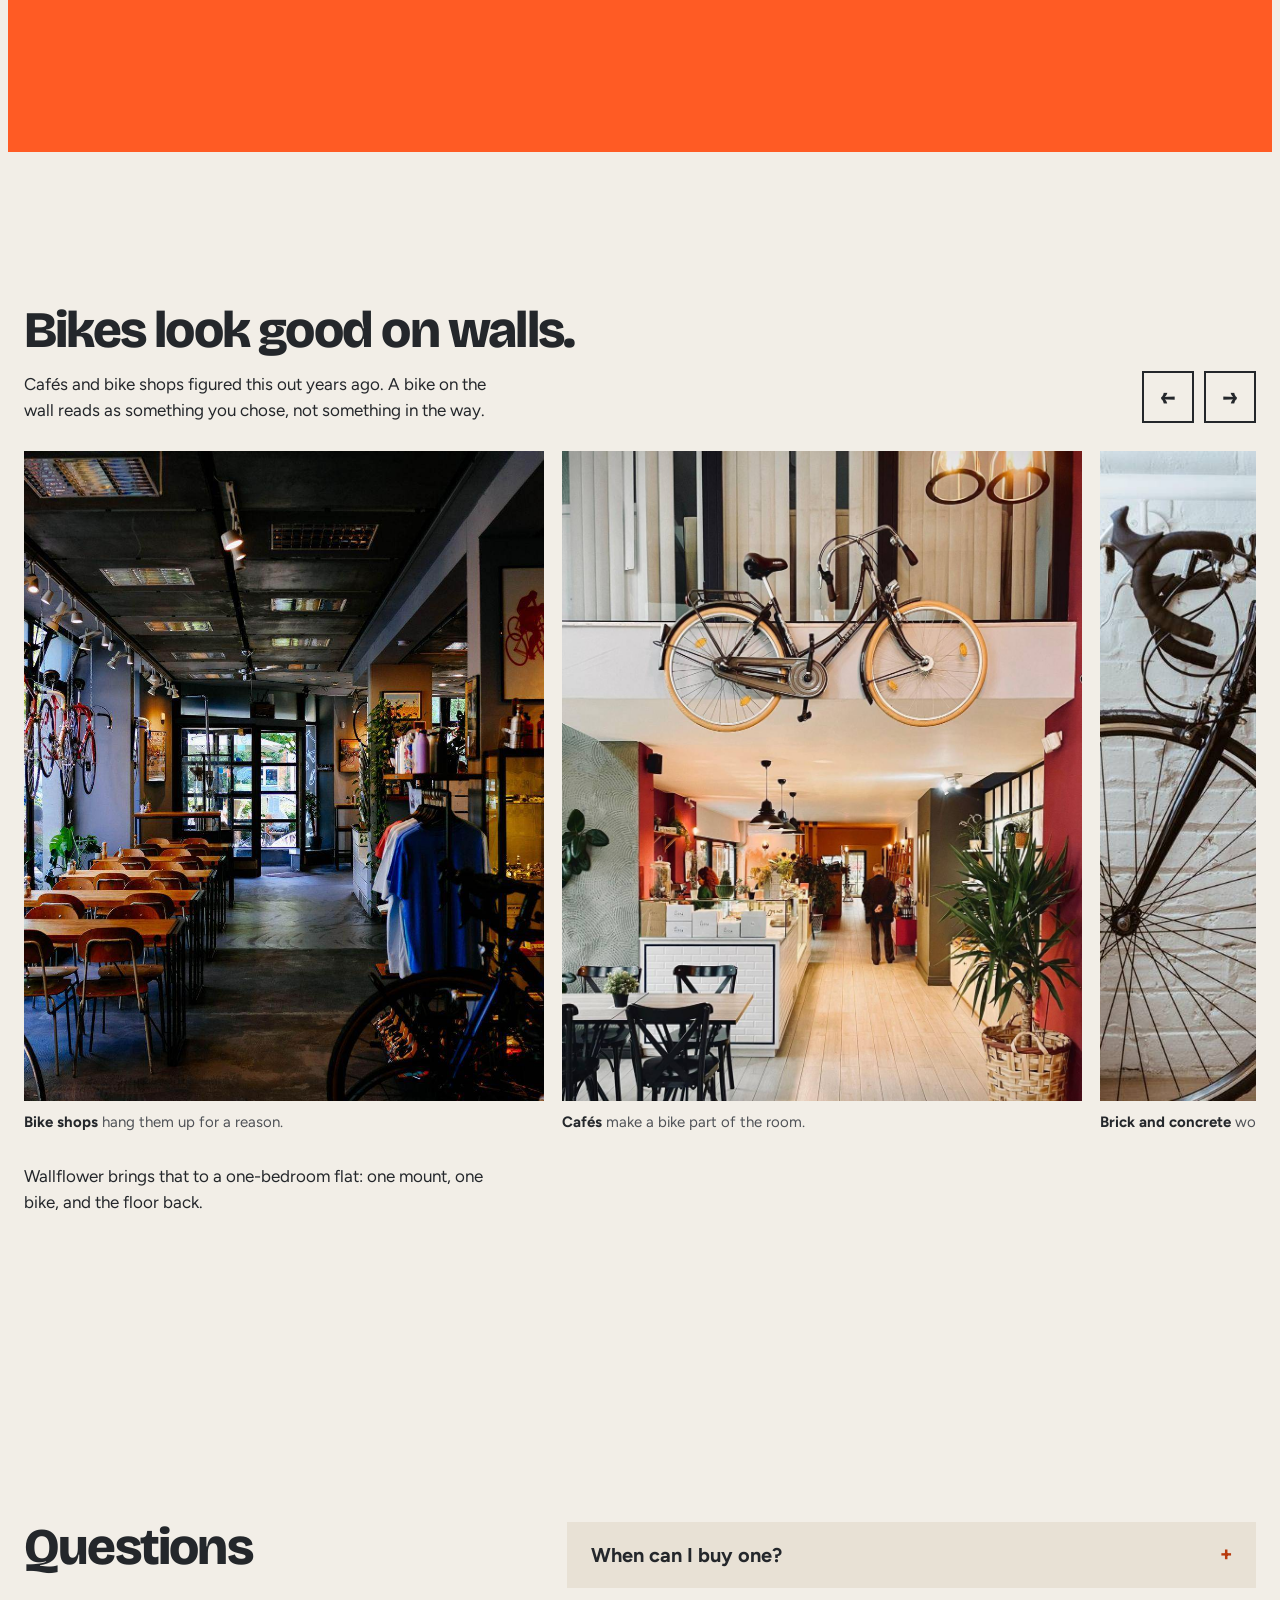
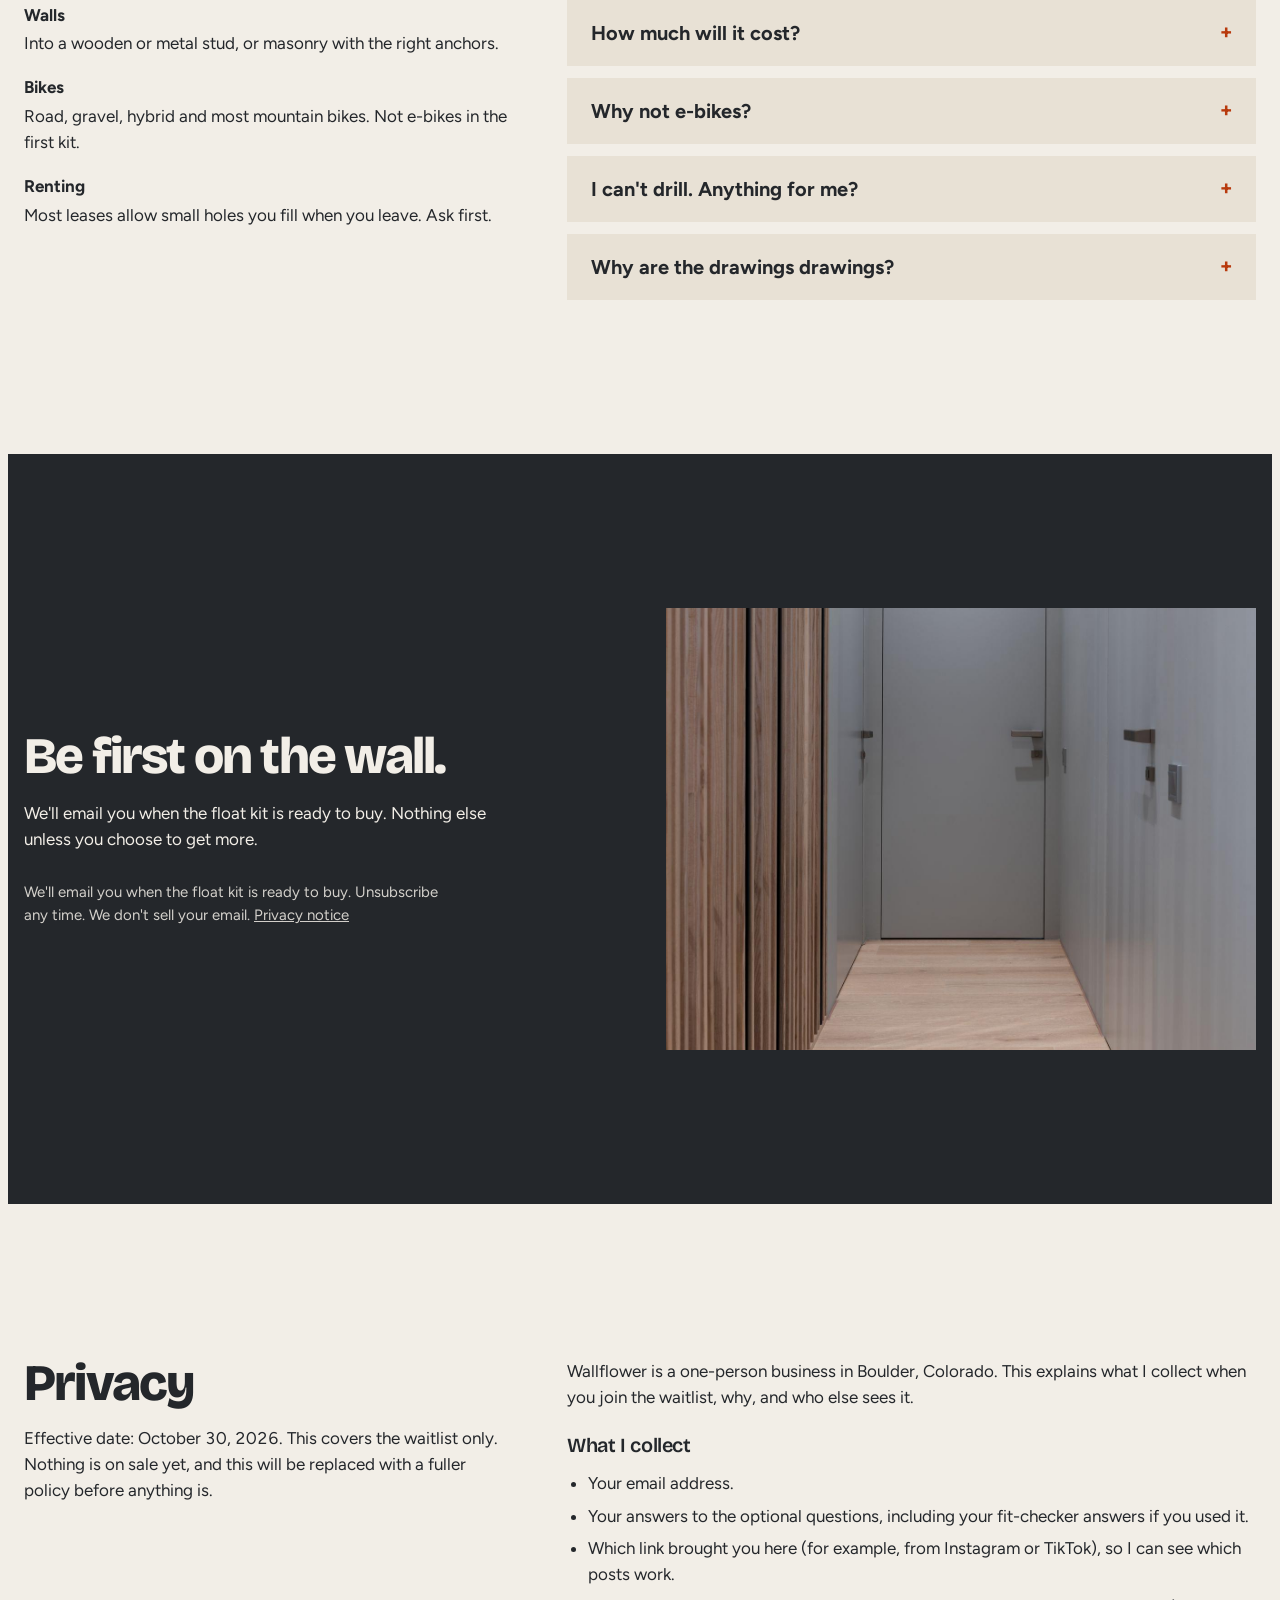
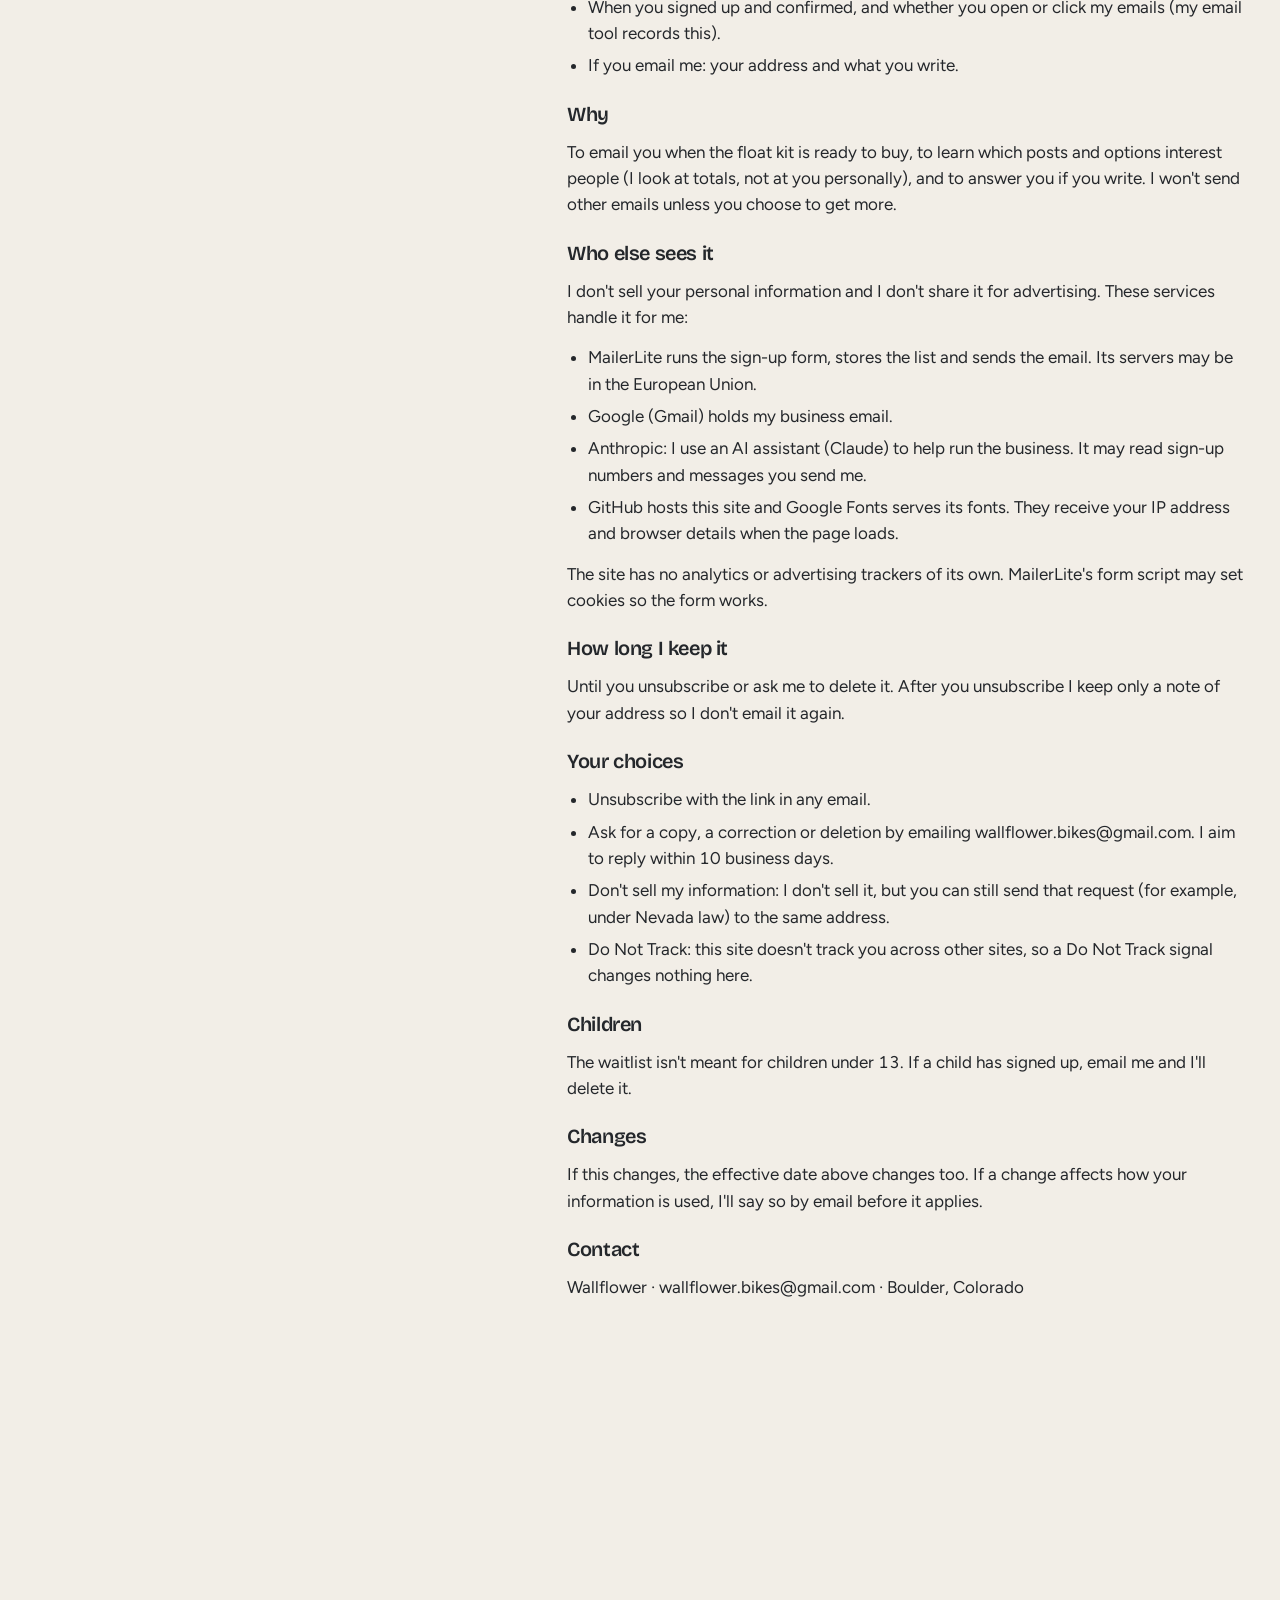
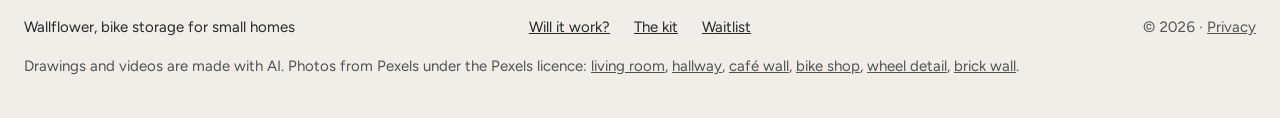
==== commit da5ee4a4: "Slider: same living room on both sides, bike edited out (ecommerce-team PR #138) Co-Authored-By: Cla" ====
--- a/index.html
+++ b/index.html
@@ -314,12 +314,12 @@
   <div class="head rise"><h2 id="real-h">Small homes, big bikes.</h2><p>Most apartments have no bike room. So the bike lives by the sofa or in the hall, and everyone squeezes past it.</p></div>
   <div class="ba rise" id="ba">
     <img src="assets/living.jpg" width="1800" height="1200" alt="Today: a road bike standing in the middle of a living room between two chairs." loading="lazy">
-    <img class="after" src="assets/hallway.jpg" width="1300" height="1948" alt="What you're after: a narrow hallway with an oak floor and nothing on it." loading="lazy" style="object-position:50% 70%">
+    <img class="after" src="assets/living-clear.jpg" width="1800" height="1200" alt="What you're after: the same living room with the bike gone and the floor clear." loading="lazy">
     <span class="tag l">Today</span><span class="tag r">What you're after</span>
-    <input type="range" min="0" max="100" value="50" aria-label="Drag to compare the cluttered room and the clear hallway">
+    <input type="range" min="0" max="100" value="50" aria-label="Drag to compare the room with and without the bike on the floor">
     <span class="line"></span><span class="knob" aria-hidden="true">↔</span>
   </div>
-  <p class="ba-cap"><small style="color:var(--fg-2)">Drag the line. Two real photos of two different homes (stock, Pexels), not our product.</small></p>
+  <p class="ba-cap"><small style="color:var(--fg-2)">Drag the line. One real photo (stock, Pexels); on the right the bike is edited out to show the floor you get back. Not our product.</small></p>
 </div></section>
 
 <section class="sec check" id="fit" aria-labelledby="fit-h"><div class="inner">
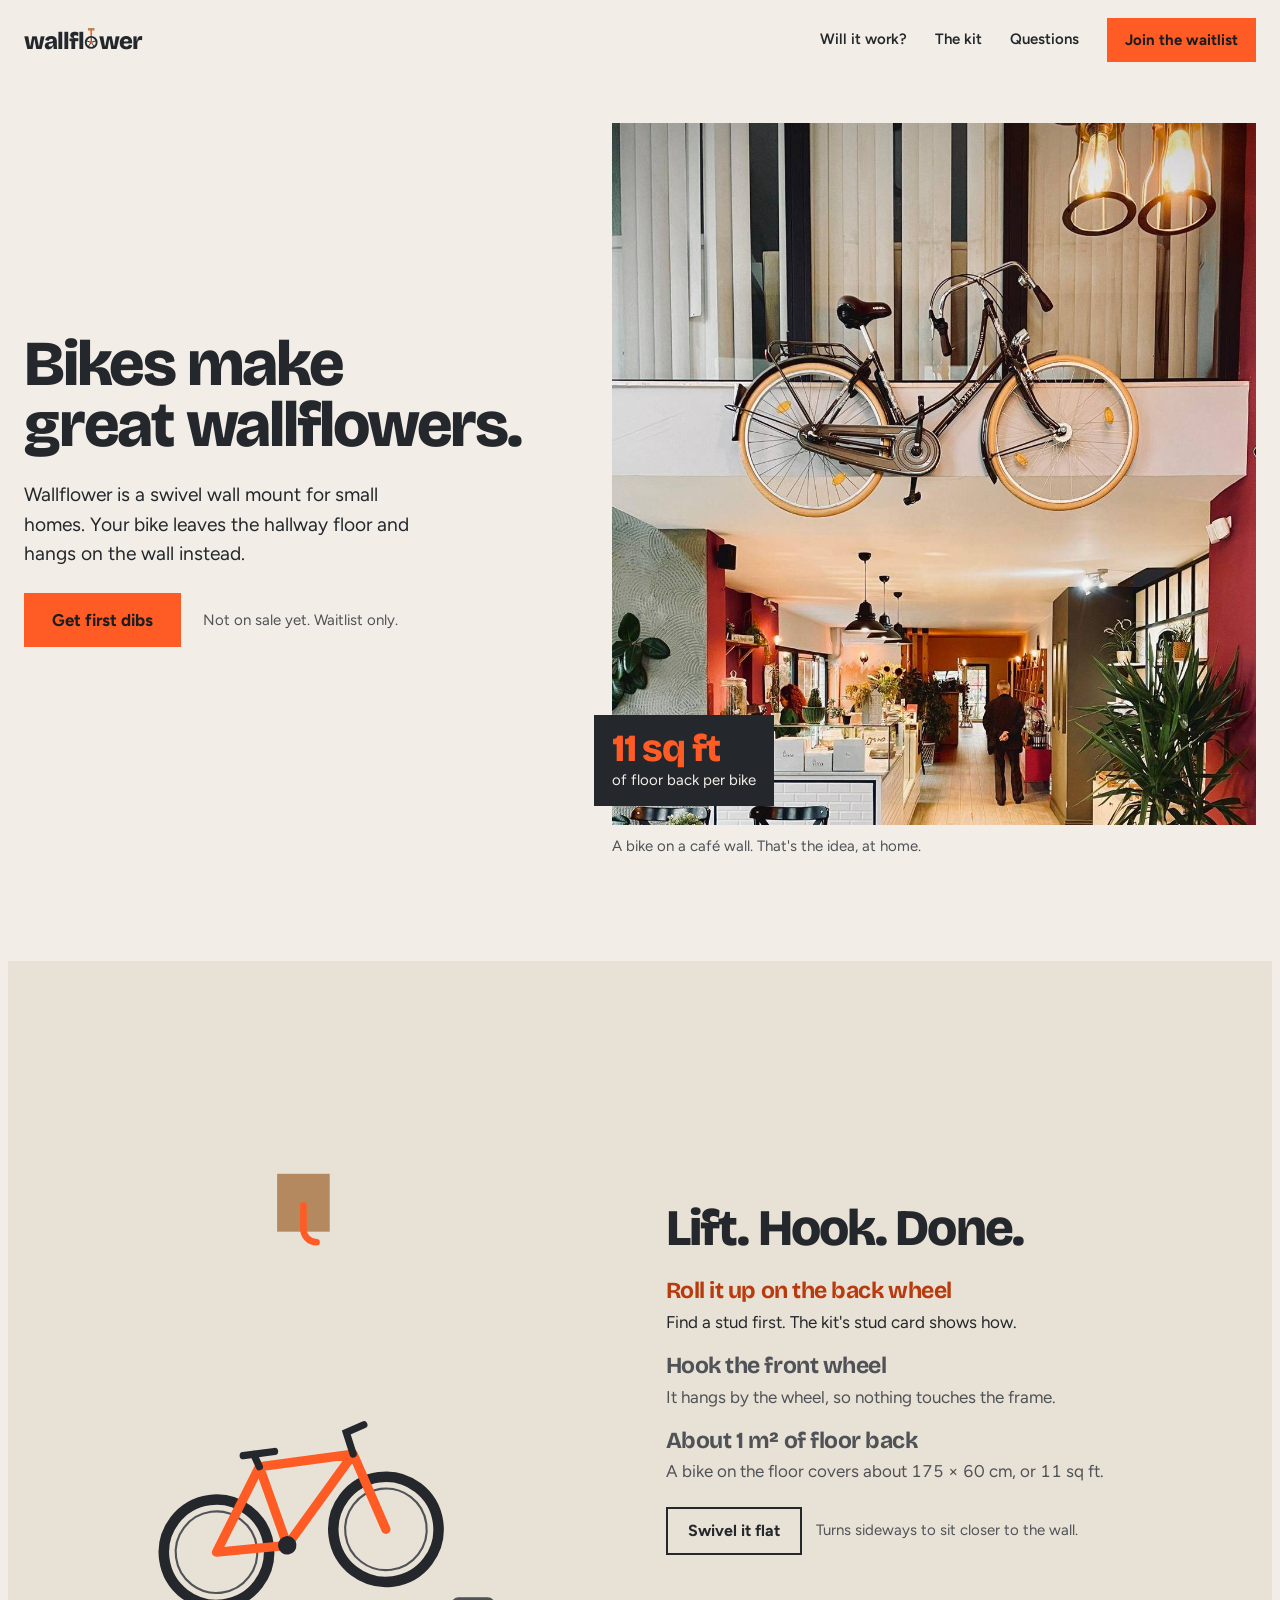
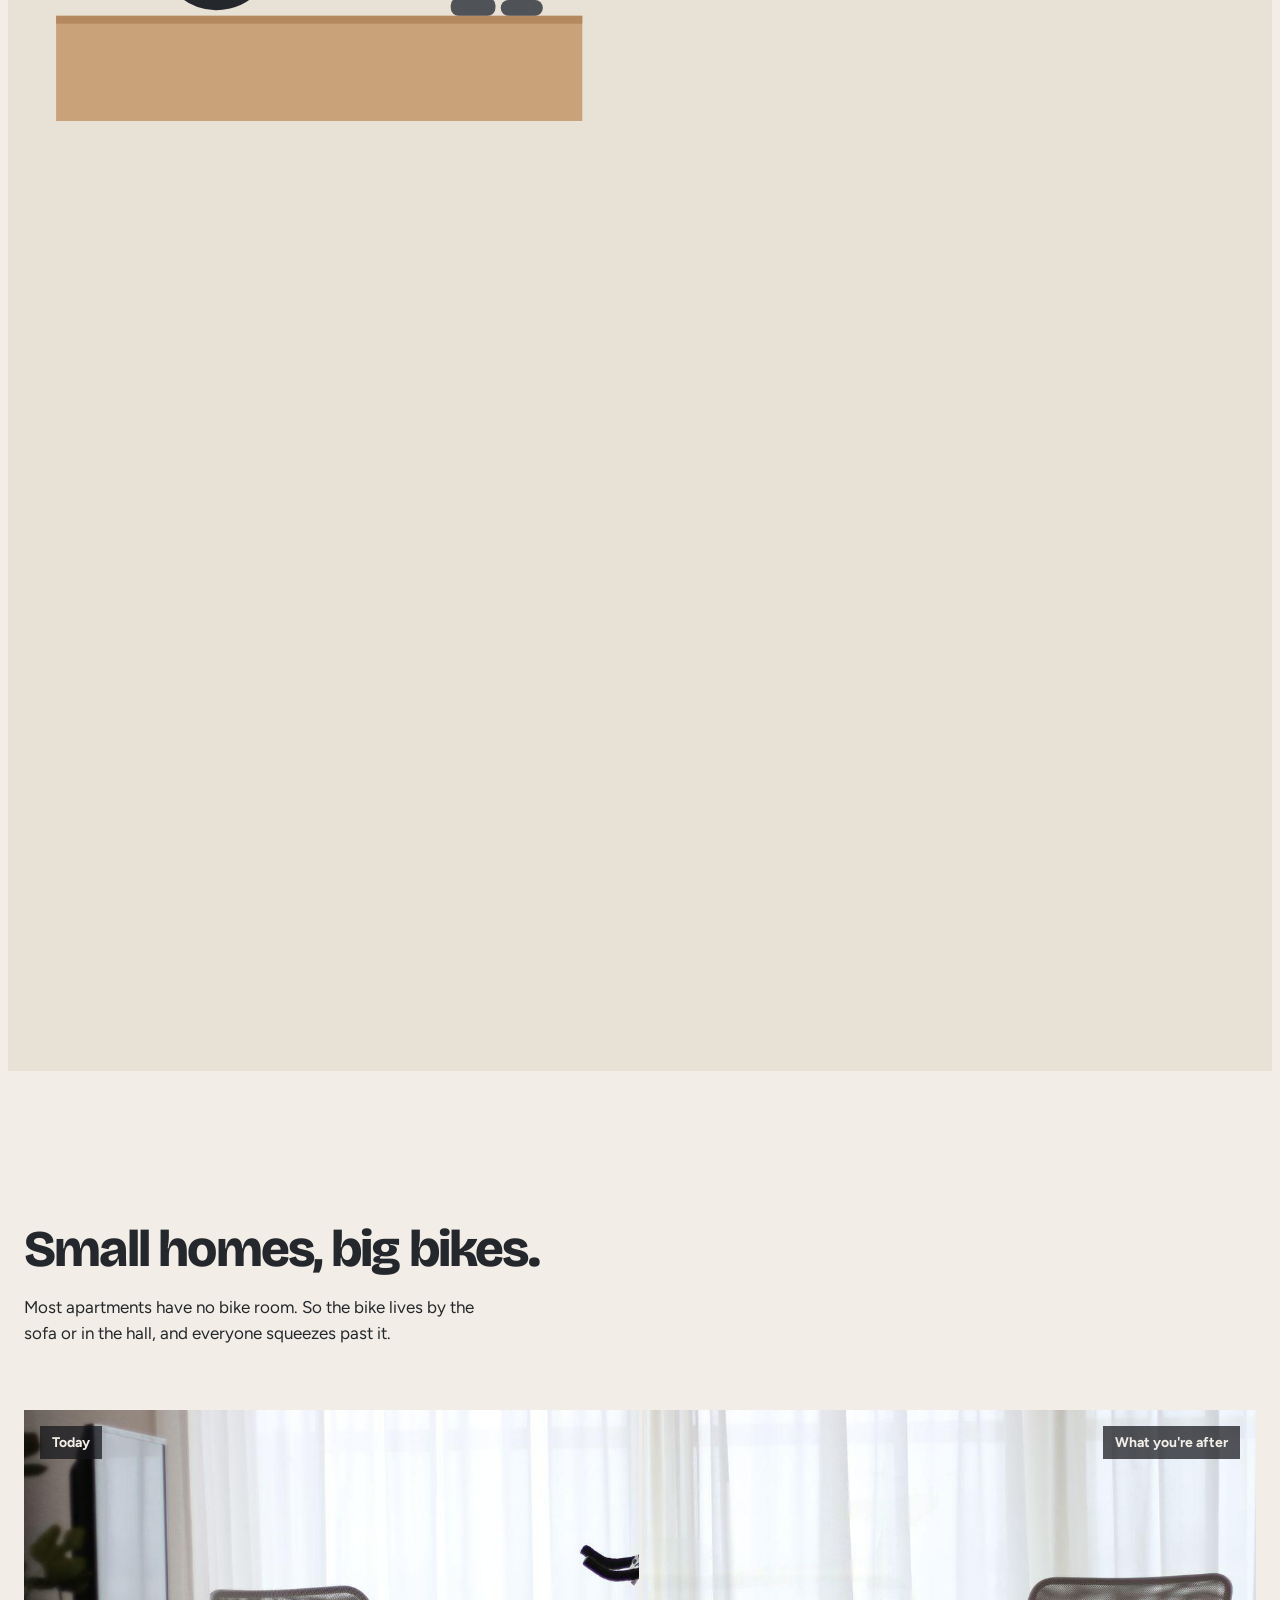
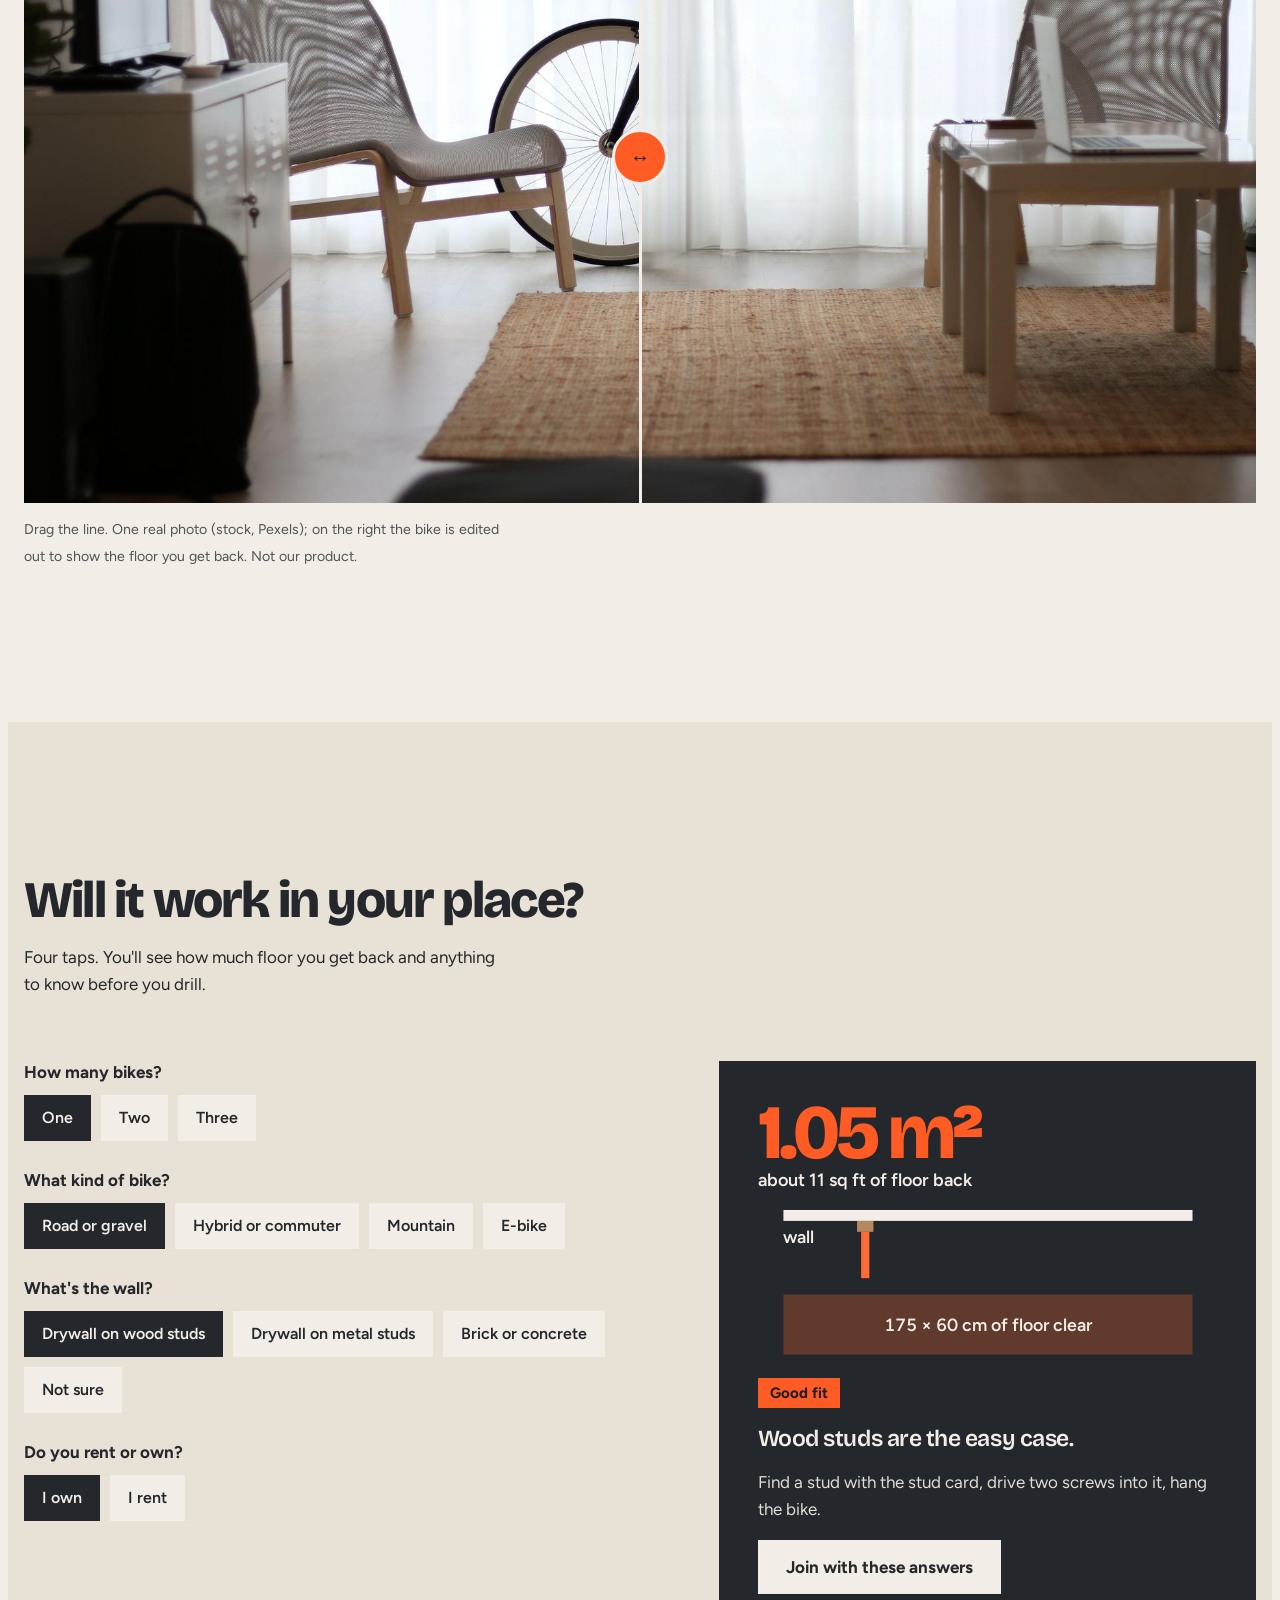
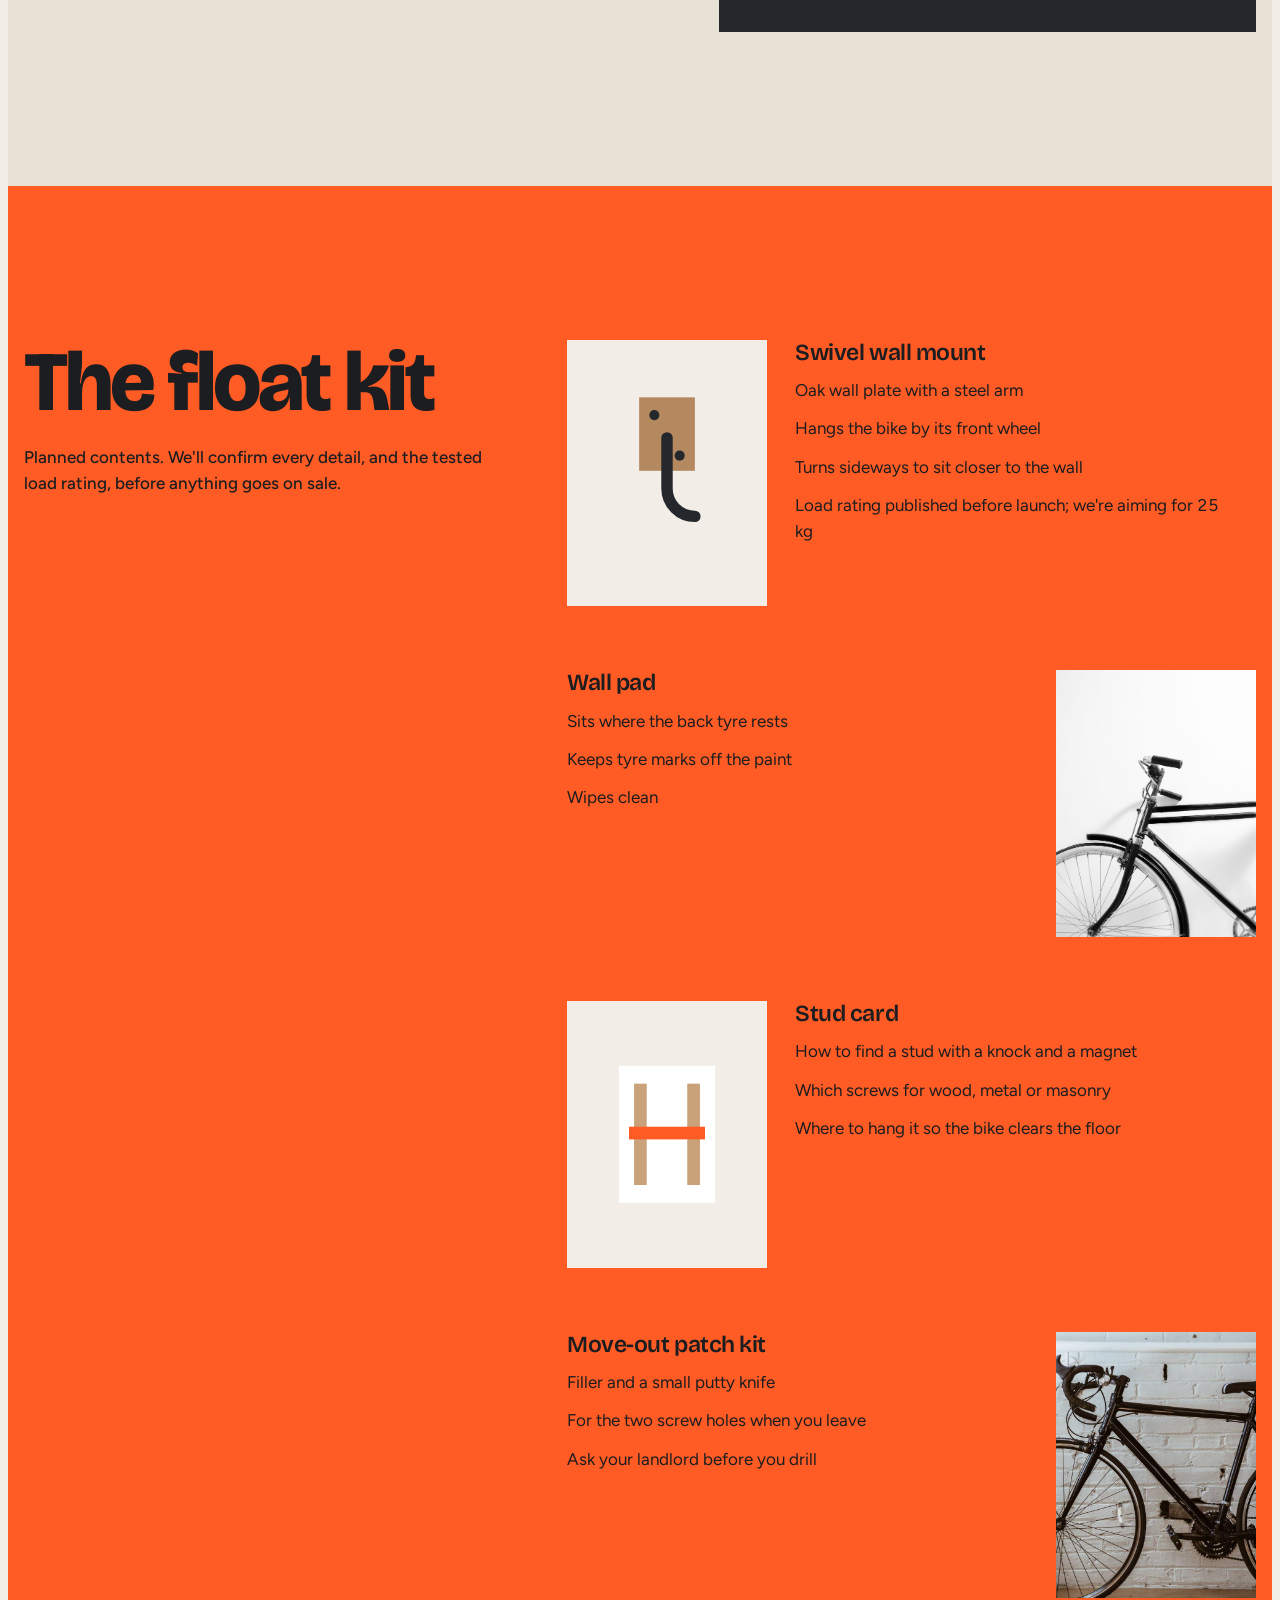
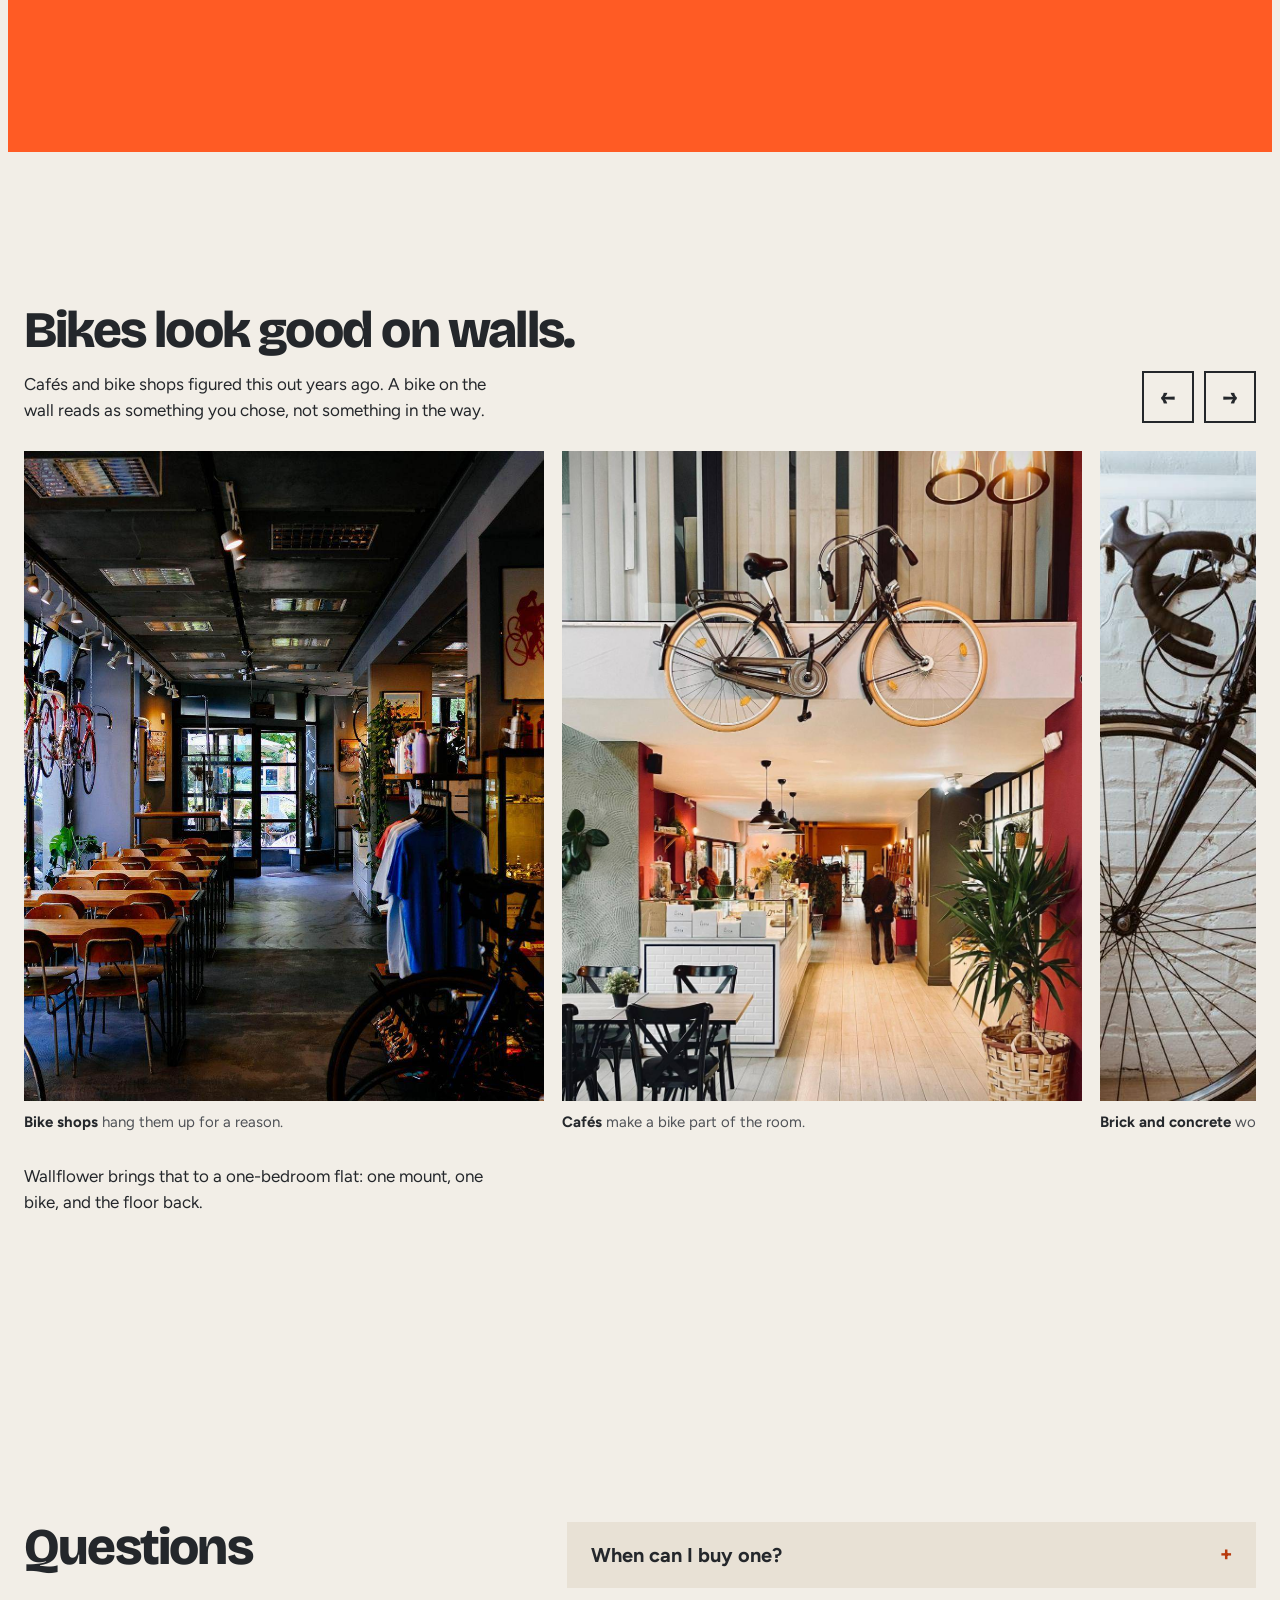
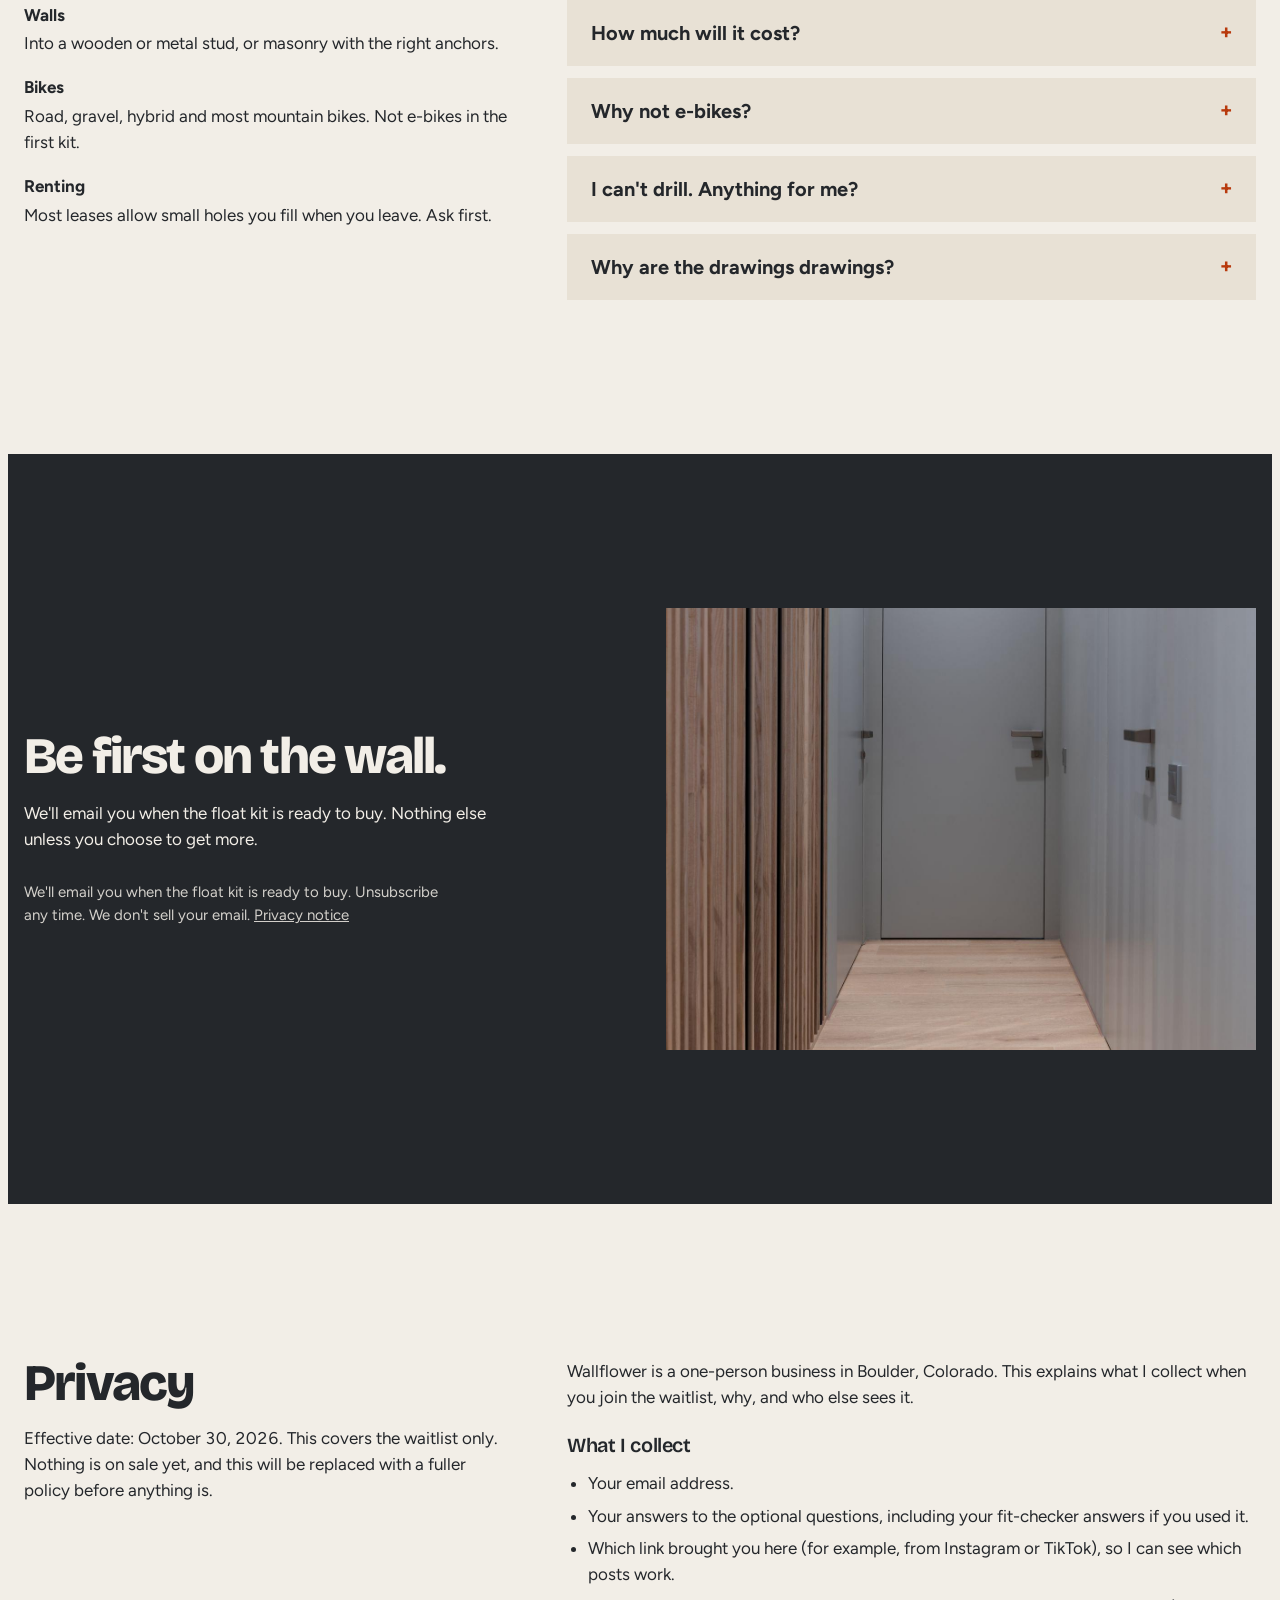
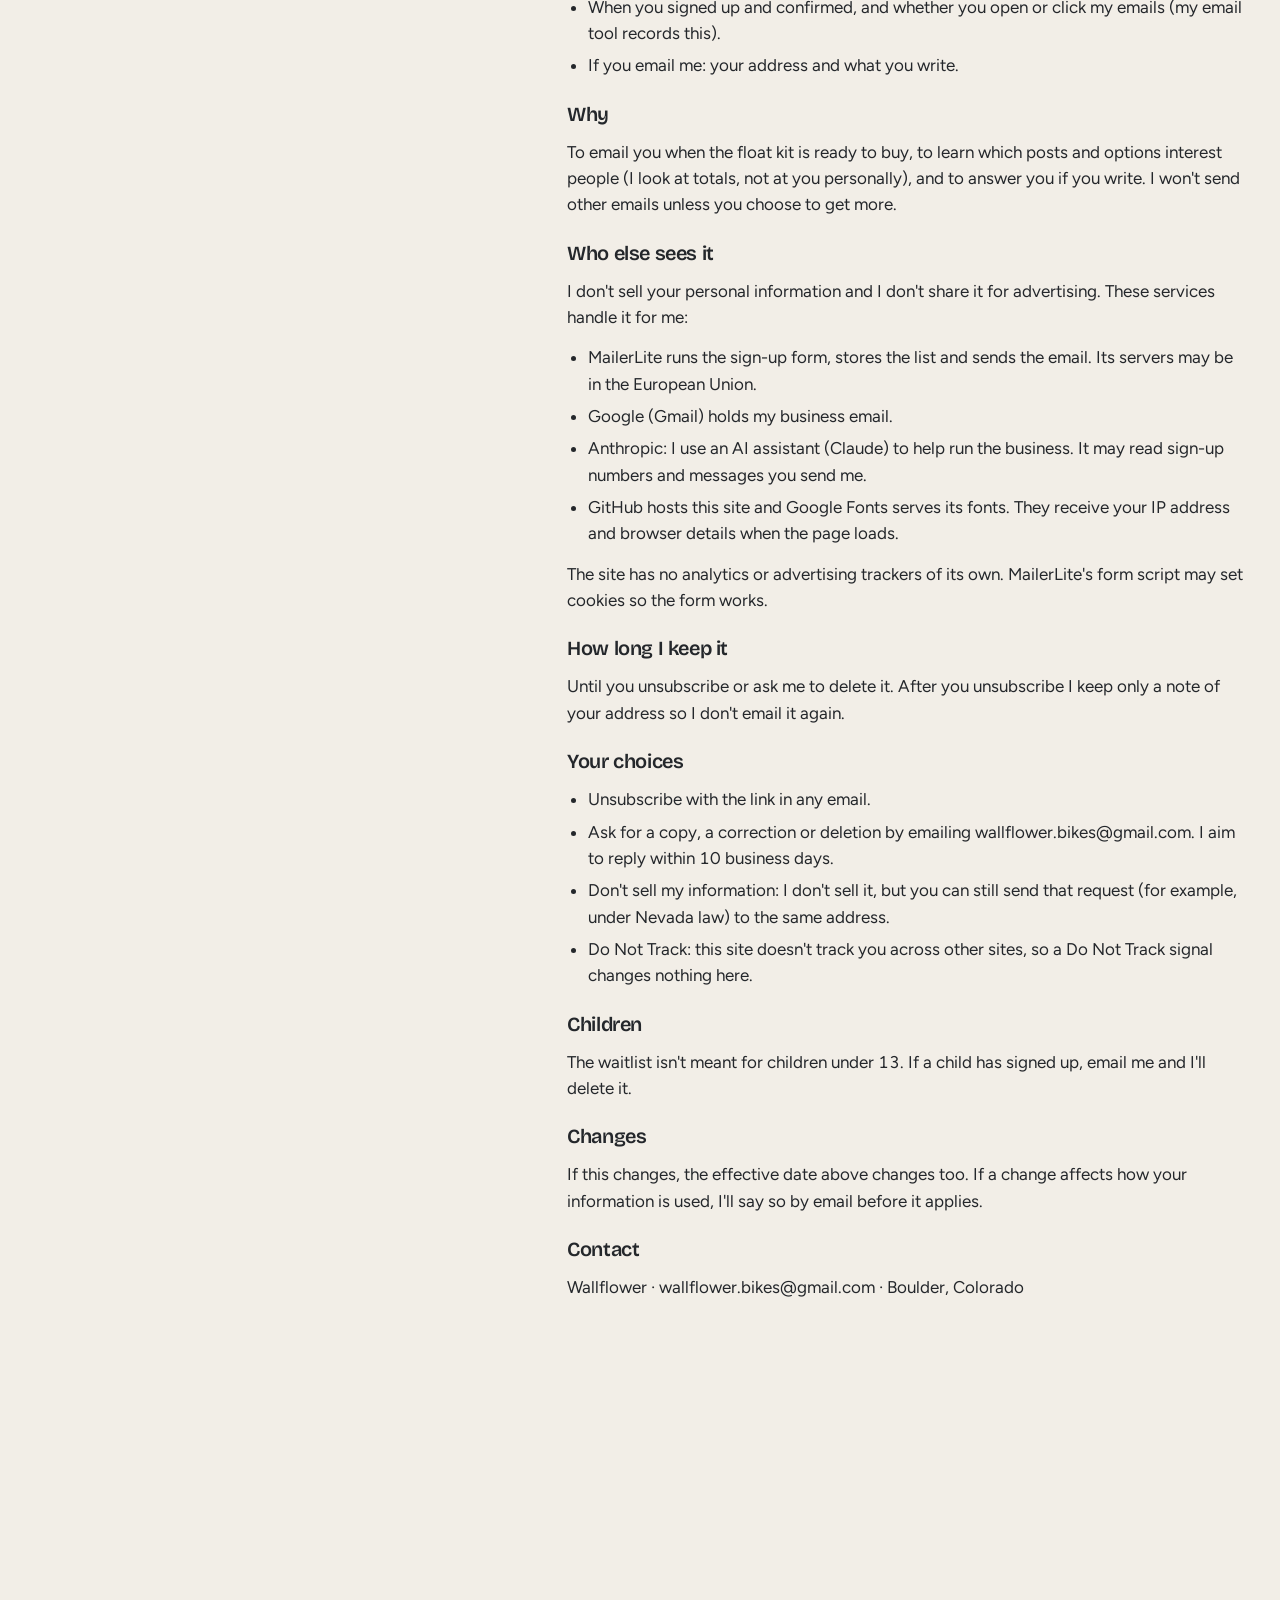
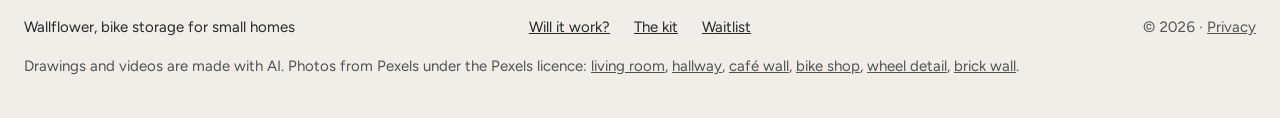
==== commit ee2f7315: "Switch the waitlist form to Wallflower's own MailerLite account (2783388, form gmdyoX) Co-Authored-B" ====
--- a/index.html
+++ b/index.html
@@ -416,10 +416,10 @@
       <script>
       (function(w,d,e,u,f,l,n){w[f]=w[f]||function(){(w[f].q=w[f].q||[]).push(arguments);},l=d.createElement(e),l.async=1,l.src=u,
       n=d.getElementsByTagName(e)[0],n.parentNode.insertBefore(l,n);})(window,document,'script','https://assets.mailerlite.com/js/universal.js','ml');
-      ml('account', '2745570');
+      ml('account', '2783388');
       </script>
       <!-- End MailerLite Universal -->
-      <div class="ml-embedded" data-form="RT6XyW"></div>
+      <div class="ml-embedded" data-form="gmdyoX"></div>
       <p class="consent">We'll email you when the float kit is ready to buy. Unsubscribe any time. We don't sell your email. <a href="#privacy">Privacy notice</a></p>
     </div>
   </div>
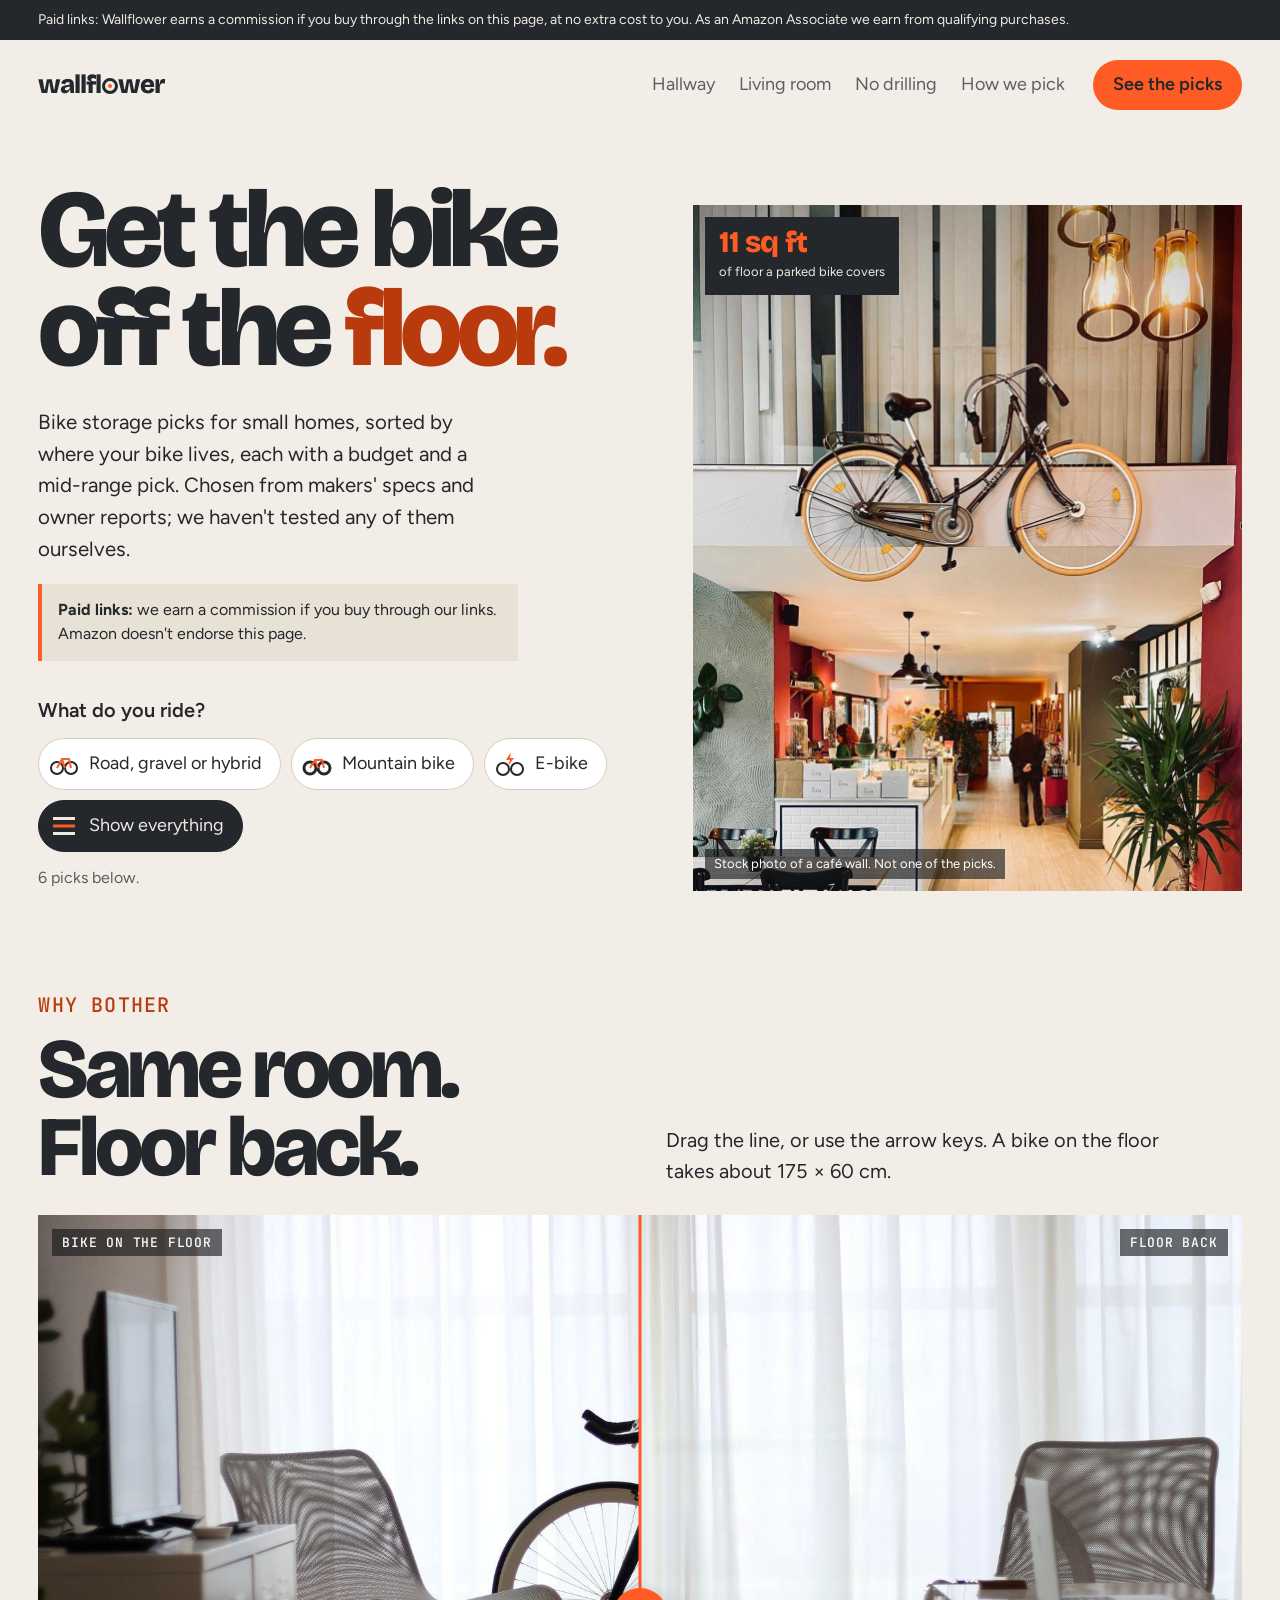
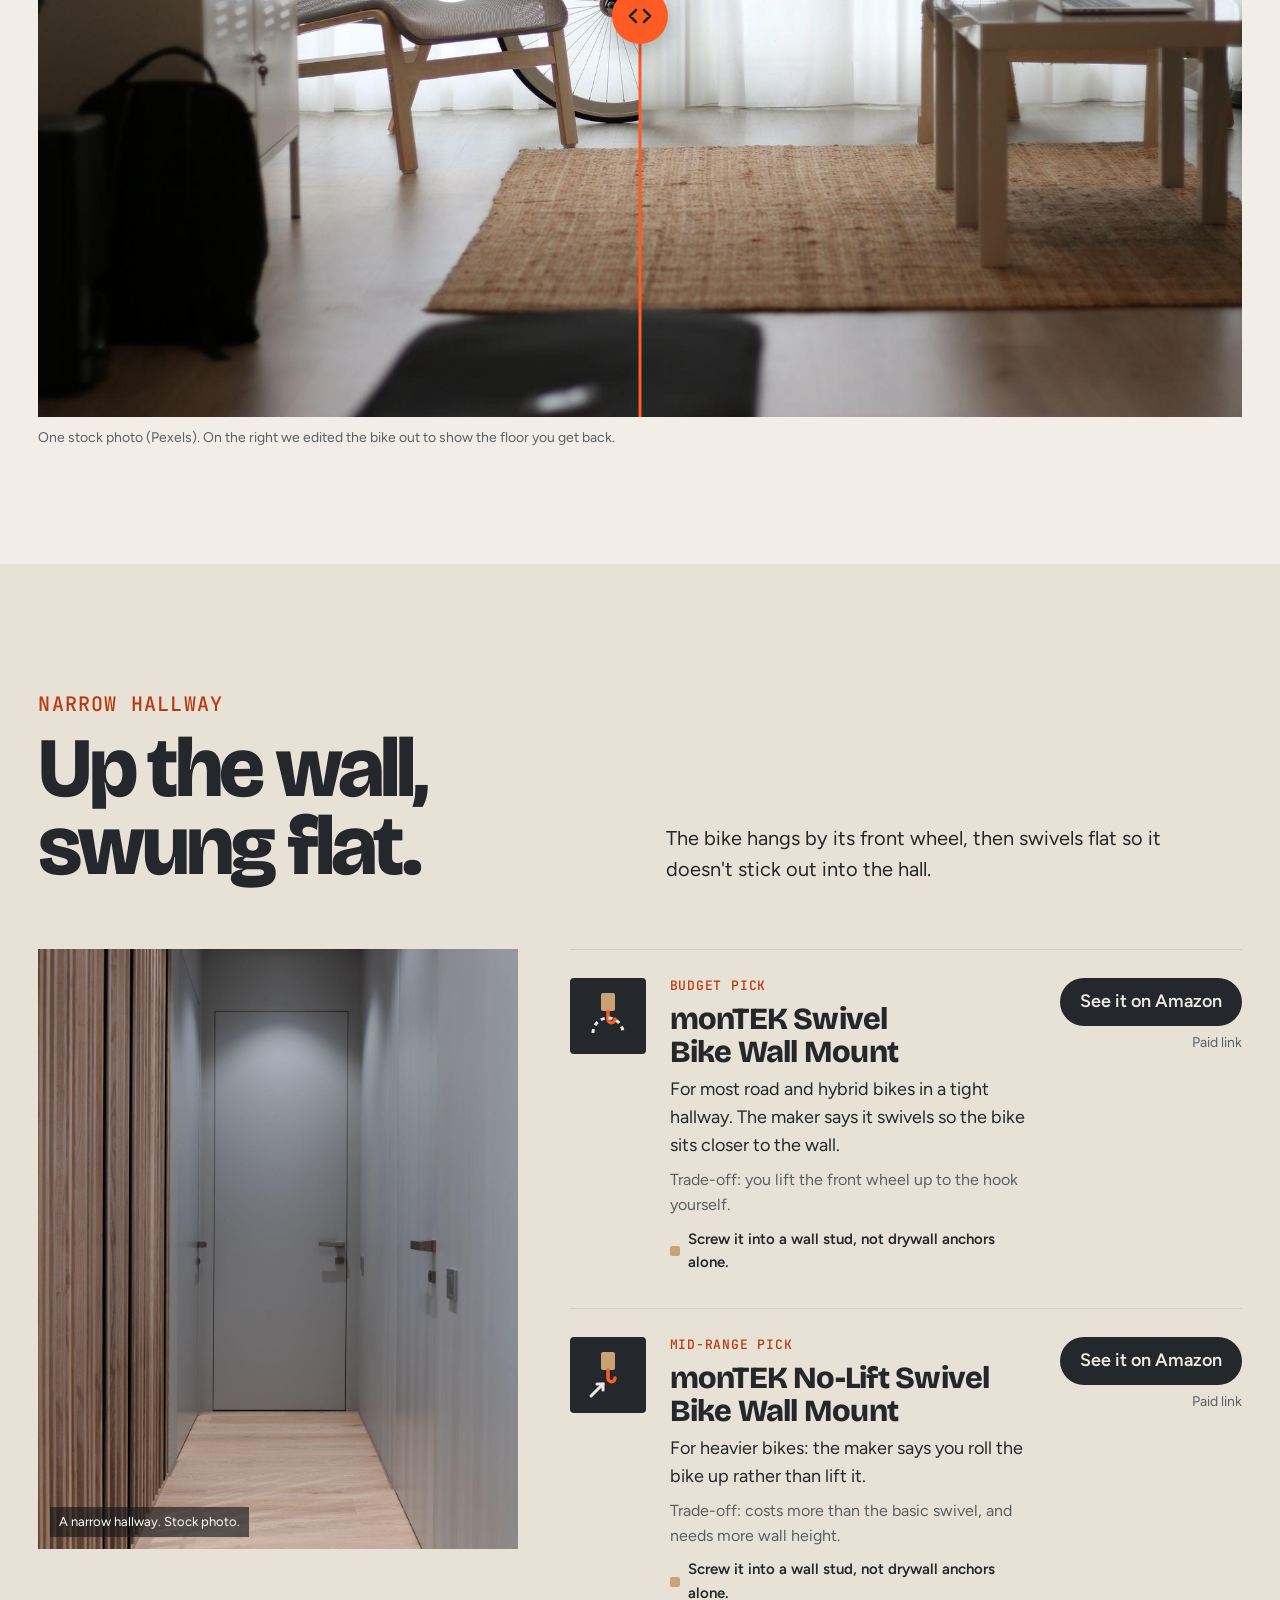
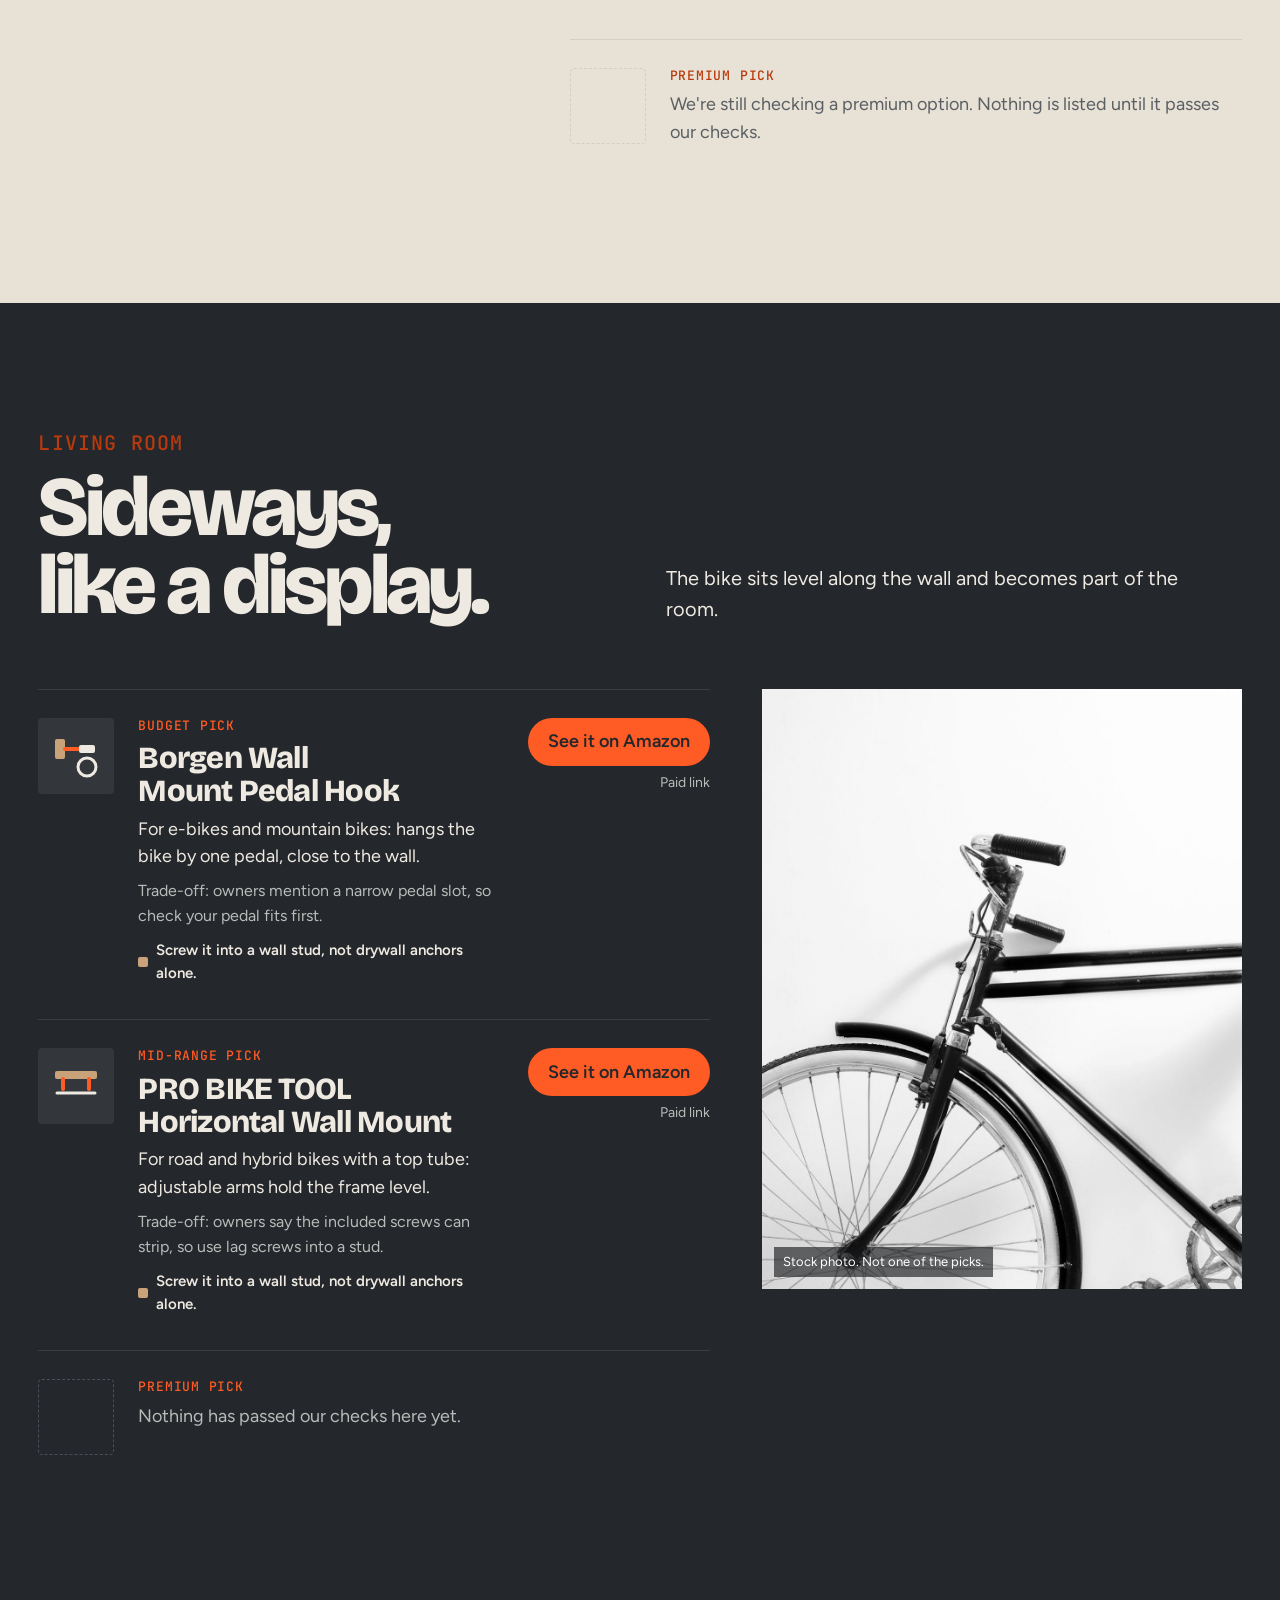
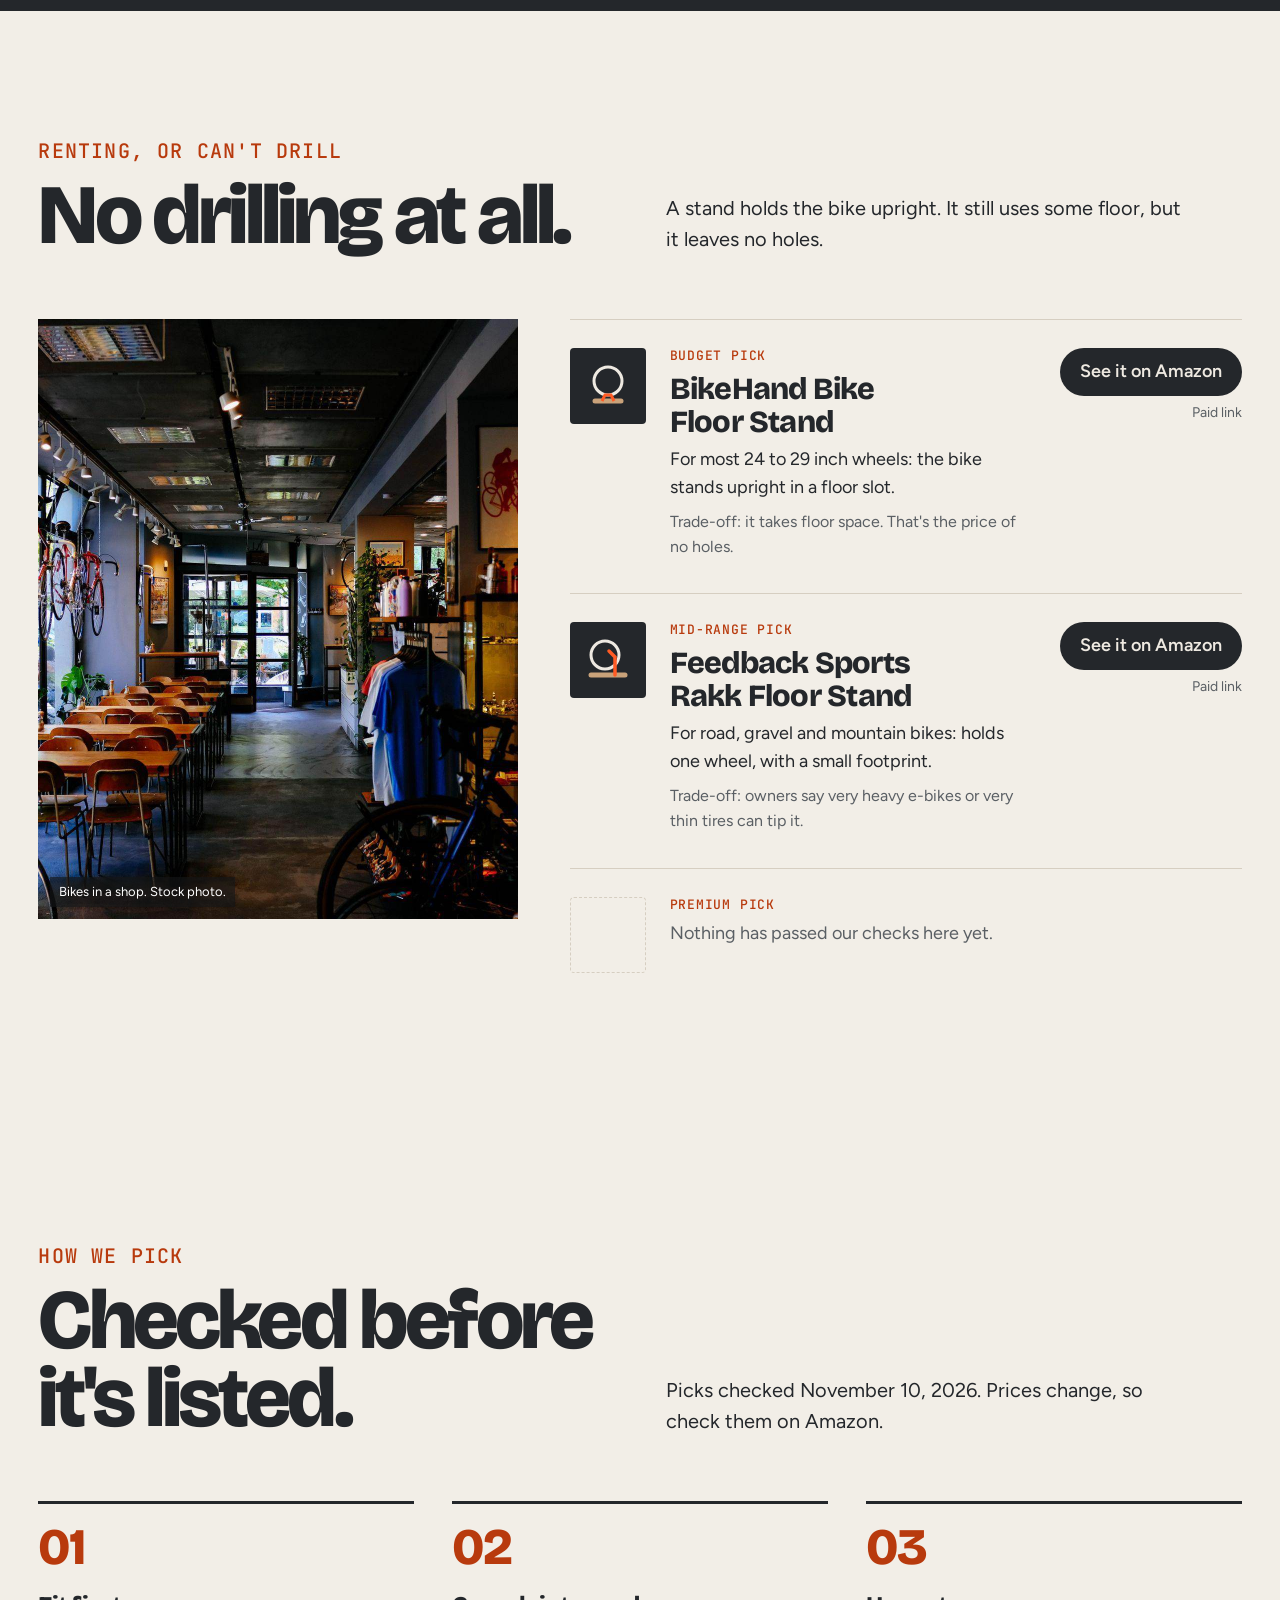
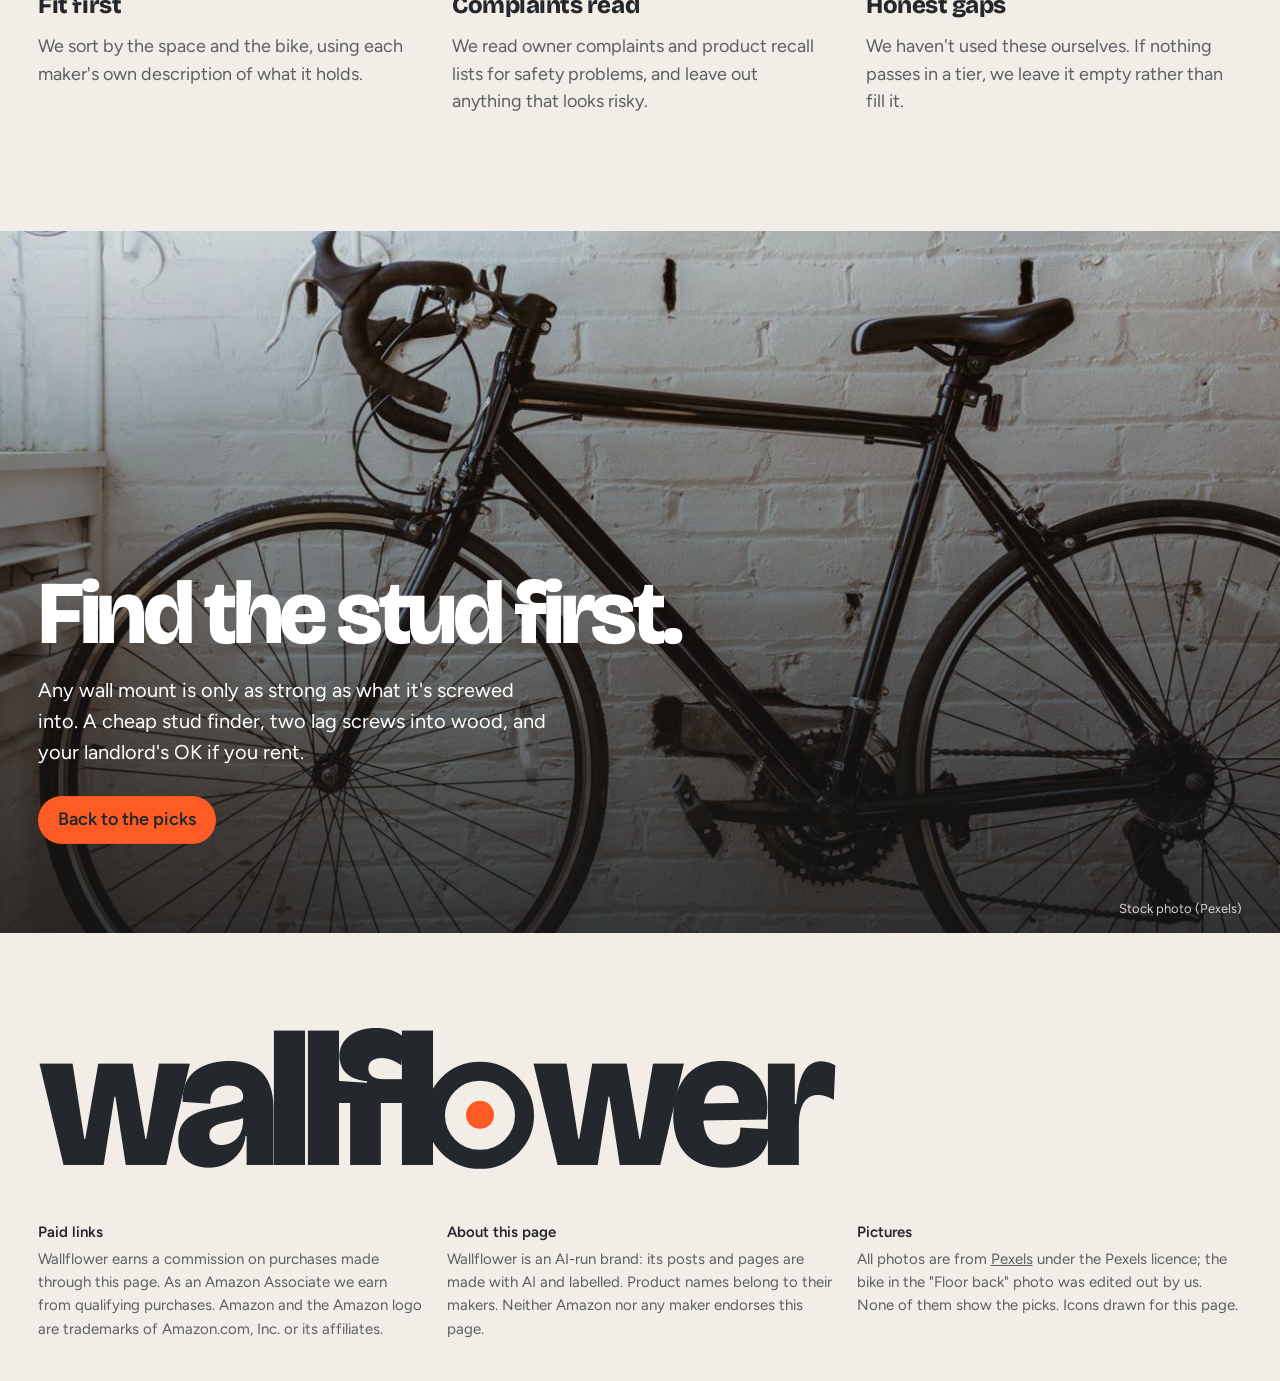
==== commit 3e12d49c: "Redesign the picks page in the Frunk & Fob style and retire the waitlist home Real photos with hones" ====
--- a/index.html
+++ b/index.html
@@ -2,572 +2,20 @@
 <html lang="en">
 <head>
 <meta charset="utf-8">
-<meta name="viewport" content="width=device-width,initial-scale=1,viewport-fit=cover">
-<title>Wallflower Waitlist</title>
-<meta name="claude:viewport-fit-sides" content="cover">
-<meta name="description" content="Wallflower: a swivel wall mount that gets your bike off the hallway floor. Join the waitlist.">
-<link rel="preconnect" href="https://fonts.googleapis.com">
-<link rel="preconnect" href="https://fonts.gstatic.com" crossorigin>
-<link rel="stylesheet" href="https://fonts.googleapis.com/css2?family=Bricolage+Grotesque:opsz,wght@12..96,400;12..96,600;12..96,800&family=Figtree:wght@400;500;600;700&display=swap">
+<meta name="viewport" content="width=device-width,initial-scale=1">
+<title>Wallflower</title>
+<meta name="description" content="Bike storage picks for small homes from Wallflower. Contains paid links.">
+<link rel="canonical" href="https://sonicecke-commits.github.io/wallflower-site/picks/">
+<meta http-equiv="refresh" content="0; url=picks/">
+<script>location.replace('picks/' + location.search + location.hash);</script>
 <style>
-/* Layout: a real-photo hero, one short scroll moment (the bike goes up the wall), then full-width sections: photos, the "will it work" checker, the kit, questions, the waitlist. */
-:root{
-  --plaster:#F2EEE7; --plaster-2:#E8E1D5; --oak:#C9A27A; --oak-2:#B48960; --graphite:#24272B; --muted:#4F5257; --signal:#FF5B24; --signal-ink:#B83A0D;
-  --bg:var(--plaster); --surface:var(--plaster-2); --fg:var(--graphite); --fg-2:var(--muted); --accent:var(--signal); --accent-text:var(--signal-ink); --on-accent:#1B1D20;
-  --field:var(--graphite); --on-field:#F2EEE7; --stud:#D9CFBF;
-  --display:"Bricolage Grotesque","Avenir Next","Helvetica Neue",Arial,sans-serif;
-  --body:"Figtree","Helvetica Neue",Arial,sans-serif;
-  --s-sm:15px; --s-body:clamp(17px,1.15vw,19px); --s-h3:clamp(22px,1.8vw,28px); --s-h2:clamp(34px,4vw,58px); --s-h1:clamp(36px,5vw,74px);
-  --gutter:max(16px,env(safe-area-inset-left,0px)); --gutter-r:max(16px,env(safe-area-inset-right,0px));
-}
-@media (prefers-color-scheme: dark){:root:not([data-theme="light"]){--bg:#1B1D20;--surface:#24272B;--fg:#EEE9E1;--fg-2:#B9B4AC;--accent:#FF6B38;--accent-text:#FF8E63;--on-accent:#1B1D20;--field:#101113;--on-field:#EEE9E1;--stud:#34383D;--oak:#B48E66;--oak-2:#9C7853;color-scheme:dark}}
-:root[data-theme="dark"]{--bg:#1B1D20;--surface:#24272B;--fg:#EEE9E1;--fg-2:#B9B4AC;--accent:#FF6B38;--accent-text:#FF8E63;--on-accent:#1B1D20;--field:#101113;--on-field:#EEE9E1;--stud:#34383D;--oak:#B48E66;--oak-2:#9C7853;color-scheme:dark}
-*{box-sizing:border-box}
-body{background:var(--bg);color:var(--fg);font:400 var(--s-body)/1.55 var(--body);-webkit-font-smoothing:antialiased;font-variant-numeric:tabular-nums}
-h1,h2,h3{font-family:var(--display);margin:0;text-wrap:balance;letter-spacing:-.035em;font-weight:800}
-h1{font-size:var(--s-h1);line-height:.95}
-h2{font-size:var(--s-h2);line-height:1}
-h3{font-size:var(--s-h3);line-height:1.1;letter-spacing:-.02em;font-weight:600}
-p{margin:0;max-width:44ch}
-a{color:inherit}
-img{display:block;max-width:100%;height:auto}
-.inner{max-width:1360px;margin:0 auto;padding-left:var(--gutter);padding-right:var(--gutter-r)}
-.btn{display:inline-flex;align-items:center;justify-content:center;min-height:54px;padding:0 28px;border:0;border-radius:0;background:var(--accent);color:var(--on-accent);font:700 17px/1 var(--body);text-decoration:none;cursor:pointer;transition:transform .15s ease,background-color .15s ease}
-.btn:hover{transform:translateY(-2px)}
-.btn:active{transform:translateY(1px)}
-a:focus-visible,button:focus-visible,input:focus-visible,select:focus-visible,summary:focus-visible{outline:3px solid var(--fg);outline-offset:3px}
-
-/* top bar */
-.bar{position:sticky;top:env(safe-area-inset-top,0px);z-index:30;background:var(--bg)}
-body::before{content:"";position:fixed;inset:0 0 auto;height:env(safe-area-inset-top,0px);z-index:31;background:var(--bg)}
-.bar .inner{display:flex;align-items:center;justify-content:space-between;gap:20px;min-height:64px}
-.word{display:flex;align-items:center;gap:10px;font:800 24px/1 var(--display);letter-spacing:-.04em;text-decoration:none}
-.word .o{display:inline-block;width:.6em;height:.9em;margin:0 .01em;vertical-align:-.03em}
-.bar nav{display:flex;gap:28px;align-items:center;font-size:var(--s-sm);font-weight:600}
-.bar nav a{text-decoration:none}
-.bar nav a:hover{color:var(--accent-text)}
-.bar .btn{min-height:44px;padding:0 18px;font-size:15px}
-@media (max-width:760px){.bar nav .opt{display:none}}
-
-/* hero: copy beside one big real photo */
-.hero .inner{display:grid;grid-template-columns:minmax(0,5fr) minmax(0,6fr);gap:clamp(28px,4vw,72px);align-items:center;padding-block:clamp(24px,4vw,56px) clamp(72px,8vw,120px)}
-.hero .copy{display:flex;flex-direction:column;gap:24px}
-.hero .lede{font-size:clamp(19px,1.5vw,23px);max-width:34ch}
-.hero .row{display:flex;flex-wrap:wrap;gap:16px 22px;align-items:center}
-.hero .small{font-size:var(--s-sm);color:var(--fg-2)}
-.hero figure{margin:0;display:flex;flex-direction:column;gap:10px}
-.hero figure img{width:100%;height:min(78svh,820px);object-fit:cover;object-position:50% 22%}
-@media (max-width:860px){.hero .inner{grid-template-columns:1fr}.hero figure{order:-1}.hero figure img{height:52svh}}
-
-/* the one scroll moment: the bike goes up while you scroll a little over one screen */
-.moment{height:190vh;background:var(--surface)}
-.moment .pin{position:sticky;top:64px;height:calc(100svh - 64px);display:grid;grid-template-columns:minmax(0,1fr) minmax(0,1fr);align-items:center;gap:clamp(24px,4vw,72px);max-width:1360px;margin:0 auto;padding-left:var(--gutter);padding-right:var(--gutter-r)}
-.moment svg{width:100%;height:min(76svh,720px)}
-.moment .steps{list-style:none;margin:24px 0 0;padding:0;display:flex;flex-direction:column;gap:18px}
-.moment .steps li{display:flex;flex-direction:column;gap:4px;color:var(--fg-2);transition:color .3s ease}
-.moment .steps li b{font:700 var(--s-h3)/1.15 var(--display);letter-spacing:-.02em}
-.moment .steps li.on{color:var(--fg)}
-.moment .steps li.on b{color:var(--accent-text)}
-@media (max-width:860px){.moment{height:170vh}.moment .pin{grid-template-columns:1fr;align-content:center;gap:8px}.moment svg{height:44svh}.moment .steps{margin-top:8px;gap:10px}.moment .steps li span{display:none}}
-/* scene parts */
-.wall{fill:var(--surface)} .floor{fill:var(--oak)} .floor-edge{fill:var(--oak-2)}
-.stud{fill:var(--stud)} .scan{fill:var(--accent);opacity:.18}
-.plate{fill:var(--oak-2)} .hook{fill:none;stroke:var(--accent);stroke-width:5;stroke-linecap:round}
-.tyre{fill:none;stroke:var(--fg);stroke-width:8}
-.rim{fill:none;stroke:var(--fg-2);stroke-width:1.6}
-.frame{fill:none;stroke:var(--accent);stroke-width:7;stroke-linecap:round;stroke-linejoin:round}
-.kit-parts{fill:none;stroke:var(--fg);stroke-width:5.5;stroke-linecap:round}
-.label{fill:var(--fg);font:600 13px var(--body)}
-.flash{fill:none;stroke:var(--accent);stroke-width:3}
-.band{fill:var(--accent);opacity:0}
-.shoes{fill:var(--fg-2)}
-
-
-/* sections after the film */
-.sec{padding-block:clamp(96px,12vw,200px)}
-.sec .head{display:flex;flex-direction:column;gap:18px;margin-bottom:clamp(40px,5vw,72px)}
-
-/* real life: photo pair */
-.pair{display:grid;grid-template-columns:7fr 5fr;gap:clamp(16px,2vw,28px);align-items:end}
-.pair figure{margin:0;display:flex;flex-direction:column;gap:12px;min-width:0}
-.pair img{width:100%;object-fit:cover}
-.pair .a img{aspect-ratio:3/2}
-.pair .b img{aspect-ratio:4/5}
-figcaption{font-size:var(--s-sm);color:var(--fg-2)}
-figcaption b{color:var(--fg);font-weight:700}
-.drift{overflow:hidden}
-@media (prefers-reduced-motion:no-preference){.drift img{transform:scale(1.06);transition:transform 1.6s cubic-bezier(.2,.7,.2,1)}.drift.in img{transform:scale(1)}}
-@media (max-width:760px){.pair{grid-template-columns:1fr}}
-
-/* checker */
-.check{background:var(--surface)}
-.check-grid{display:grid;grid-template-columns:minmax(0,6fr) minmax(0,5fr);gap:clamp(28px,4vw,72px);align-items:start}
-.q{border:0;margin:0 0 28px;padding:0;min-width:0}
-.q legend{font:700 var(--s-body)/1.3 var(--body);margin-bottom:12px;padding:0}
-.chips{display:flex;flex-wrap:wrap;gap:10px}
-.chip{position:relative}
-.chip input{position:absolute;opacity:0;inset:0;margin:0;cursor:pointer}
-.chip span{display:inline-flex;align-items:center;min-height:46px;padding:0 18px;background:var(--bg);color:var(--fg);font:600 16px/1 var(--body);transition:background-color .15s ease,color .15s ease,transform .15s ease}
-.chip input:hover+span{transform:translateY(-1px)}
-.chip input:checked+span{background:var(--fg);color:var(--bg)}
-.chip input:focus-visible+span{outline:3px solid var(--accent);outline-offset:2px}
-.result{position:sticky;top:96px;background:var(--field);color:var(--on-field);padding:clamp(24px,3vw,40px);display:flex;flex-direction:column;gap:18px}
-.result .big{font:800 clamp(52px,6vw,88px)/.9 var(--display);letter-spacing:-.05em;color:var(--accent)}
-.result .unit{font:600 18px/1.3 var(--body)}
-.result h3{color:var(--on-field)}
-.result p{max-width:none;color:var(--on-field);opacity:.92}
-.result svg{width:100%;height:auto;max-height:150px}
-.result .verdict{display:inline-flex;align-self:flex-start;padding:6px 12px;font:700 15px/1.2 var(--body);background:var(--accent);color:var(--on-accent)}
-.result .verdict.warn{background:var(--oak);color:#24272B}
-.result .btn{background:var(--on-field);color:var(--field);align-self:flex-start}
-@media (max-width:860px){.check-grid{grid-template-columns:1fr}.result{position:static}}
-
-/* kit: pinned heading, passing rows */
-.kit{background:var(--accent);color:#1B1D20}
-.kit .inner{display:grid;grid-template-columns:minmax(0,5fr) minmax(0,7fr);gap:clamp(28px,4vw,64px)}
-.kit h2{position:sticky;top:96px;font-size:clamp(56px,6.6vw,104px);color:#1B1D20}
-.kit .pin p{margin-top:20px;color:#1B1D20;font-weight:500}
-.kit .rows{display:flex;flex-direction:column;gap:clamp(48px,5vw,72px)}
-.item{display:grid;grid-template-columns:200px minmax(0,1fr);gap:28px;align-items:start}
-.item:nth-child(even){grid-template-columns:minmax(0,1fr) 200px}
-.item:nth-child(even) .pic{order:2}
-.item .pic{background:#F2EEE7;aspect-ratio:3/4;display:grid;place-items:center;overflow:hidden}
-.item .pic img{width:100%;height:100%;object-fit:cover}
-.item .pic svg{width:76%;height:auto}
-.item h3{color:#1B1D20;margin-bottom:12px}
-.item ul{margin:0;padding:0;list-style:none;display:flex;flex-direction:column;gap:12px}
-.item li{max-width:40ch;color:#1B1D20}
-@media (max-width:860px){.kit .inner{grid-template-columns:1fr}.kit h2{position:sticky;top:64px;background:var(--accent);padding-block:12px;font-size:12vw;z-index:2}.item,.item:nth-child(even){grid-template-columns:1fr}.item:nth-child(even) .pic{order:0}.item .pic{aspect-ratio:4/3}}
-
-/* walls: showcase with photos */
-.walls .inner{display:grid;grid-template-columns:minmax(0,1fr) minmax(0,1fr);gap:clamp(28px,4vw,72px);align-items:center}
-.walls .photos{display:grid;grid-template-columns:3fr 2fr;gap:16px;align-items:end}
-.walls .photos figure{margin:0;display:flex;flex-direction:column;gap:10px}
-.walls .photos .tall img{aspect-ratio:3/4;object-fit:cover;width:100%}
-.walls .photos .sq img{aspect-ratio:1;object-fit:cover;width:100%}
-.walls .copy{display:flex;flex-direction:column;gap:22px}
-@media (max-width:860px){.walls .inner{grid-template-columns:1fr}.walls .copy{order:-1}}
-
-/* questions */
-.faq .inner{display:grid;grid-template-columns:minmax(0,5fr) minmax(0,7fr);gap:clamp(28px,4vw,72px);align-items:start}
-.facts{display:flex;flex-direction:column;gap:18px;margin-top:28px}
-.facts div{display:flex;flex-direction:column;gap:2px;max-width:44ch}
-.facts b{font-weight:700}
-.acc{display:flex;flex-direction:column;gap:12px}
-.acc details{background:var(--surface);padding:20px 24px}
-.acc summary{cursor:pointer;list-style:none;display:flex;justify-content:space-between;gap:16px;font:700 20px/1.3 var(--body)}
-.acc summary::-webkit-details-marker{display:none}
-.acc summary::after{content:"+";font:600 24px/1 var(--display);color:var(--accent-text);transition:transform .2s ease}
-.acc details[open] summary::after{transform:rotate(45deg)}
-.acc details p{margin-top:12px;color:var(--fg-2);max-width:60ch}
-.faq .side img{width:100%;aspect-ratio:3/4;object-fit:cover}
-@media (max-width:860px){.faq .inner{grid-template-columns:1fr}}
-
-/* waitlist */
-.join{background:var(--field);color:var(--on-field)}
-.join .inner{display:grid;grid-template-columns:minmax(0,1fr) minmax(0,1fr);gap:clamp(28px,4vw,72px);align-items:center}
-.join p{color:var(--on-field)}
-.join .pic img{width:100%;aspect-ratio:4/3;object-fit:cover}
-form.signup{display:flex;flex-direction:column;gap:16px;margin-top:28px;max-width:520px}
-.field{display:flex;flex-direction:column;gap:6px}
-.field label{font:600 15px/1.3 var(--body)}
-form.signup input,form.signup select{width:100%;height:56px;border:0;border-radius:0;background:var(--on-field);color:#24272B;font:400 17px var(--body);padding:0 16px}
-.consent{font-size:var(--s-sm);opacity:.85}
-.done{display:none;font:700 var(--s-h3)/1.2 var(--display)}
-.is-done .done{display:block} .is-done form{display:none}
-@media (max-width:860px){.join .inner{grid-template-columns:1fr}}
-
-
-/* hero: a slow settle on load and a floor-back chip that counts up */
-.hero figure{position:relative}
-.hero figure .frame{overflow:hidden}
-.hero figure img{transform:scale(1.06);transition:transform 2.4s cubic-bezier(.2,.7,.2,1)}
-.hero.on figure img{transform:none}
-.stat{position:absolute;left:-18px;bottom:52px;background:var(--fg);color:var(--bg);padding:14px 18px;display:flex;flex-direction:column;gap:2px}
-.stat b{font:800 clamp(30px,3vw,42px)/1 var(--display);letter-spacing:-.03em;color:var(--accent)}
-.stat>span{font-size:var(--s-sm)}
-@media (max-width:860px){.stat{left:12px;bottom:46px}}
-/* swivel toggle under the steps */
-.swv{margin-top:22px;display:flex;align-items:center;gap:14px}
-.swv button{min-height:48px;padding:0 20px;border:2px solid var(--fg);background:transparent;color:var(--fg);font:700 16px var(--body);cursor:pointer}
-.swv button[aria-pressed="true"]{background:var(--fg);color:var(--bg)}
-.swv small{font-size:var(--s-sm);color:var(--fg-2)}
-#swivel{transition:transform .7s cubic-bezier(.3,.8,.3,1)}
-@media (max-width:860px){.swv{margin-top:10px}.swv small{display:none}}
-/* before/after: drag the line */
-.ba{position:relative;aspect-ratio:16/9;overflow:hidden;user-select:none;touch-action:pan-y;--x:50%;background:var(--surface)}
-.ba img{-webkit-user-drag:none;position:absolute;inset:0;width:100%;height:100%;object-fit:cover}
-.ba .after{clip-path:inset(0 0 0 var(--x))}
-.ba .line{position:absolute;top:0;bottom:0;left:var(--x);width:3px;margin-left:-1.5px;background:var(--plaster,#F2EEE7);pointer-events:none}
-.ba .knob{position:absolute;top:50%;left:var(--x);width:56px;height:56px;margin:-28px 0 0 -28px;border-radius:50%;background:var(--accent);color:var(--on-accent);display:grid;place-items:center;font:800 20px var(--display);pointer-events:none;border:3px solid #F2EEE7}
-.ba .tag{position:absolute;top:16px;padding:8px 12px;background:rgba(20,22,26,.72);color:#F2EEE7;font:700 14px var(--body)}
-.ba .tag.l{left:16px}.ba .tag.r{right:16px}
-.ba{cursor:ew-resize}.ba input{position:absolute;left:0;right:0;bottom:0;width:100%;height:1px;opacity:0;margin:0;pointer-events:none}
-.ba input:focus-visible~.knob{outline:3px solid var(--fg);outline-offset:3px}
-.ba-cap{margin-top:12px}
-@media (max-width:760px){.ba{aspect-ratio:4/5}}
-/* walls: a swipeable strip of real photos */
-.strip-head{display:flex;justify-content:space-between;align-items:end;gap:24px;flex-wrap:wrap}
-.strip-nav{display:flex;gap:10px}
-.strip-nav button{width:52px;height:52px;border:2px solid var(--fg);background:transparent;color:var(--fg);font:800 22px var(--display);cursor:pointer}
-.strip-nav button:hover{background:var(--fg);color:var(--bg)}
-.strip{display:flex;gap:18px;overflow-x:auto;scroll-snap-type:x mandatory;margin-top:28px;padding-bottom:10px;scrollbar-width:thin}
-.strip figure{flex:0 0 min(78vw,520px);margin:0;scroll-snap-align:start;display:flex;flex-direction:column;gap:10px}
-.strip img{width:100%;aspect-ratio:4/5;object-fit:cover;transition:transform .5s ease}
-.strip figure:hover img{transform:scale(1.02)}
-@media (prefers-reduced-motion: reduce){.hero figure img,#swivel,.strip img{transition:none}.hero figure img{transform:none}}
-
-/* privacy */
-.privacy .inner{display:grid;grid-template-columns:minmax(0,5fr) minmax(0,7fr);gap:clamp(28px,4vw,72px)}
-.policy{display:flex;flex-direction:column;gap:14px}
-.policy h3{font-size:20px;margin-top:10px}
-.policy ul{margin:0;padding-left:1.2em;display:flex;flex-direction:column;gap:6px;max-width:62ch}
-.policy p{max-width:62ch}
-@media (max-width:860px){.privacy .inner{grid-template-columns:1fr}}
-
-/* footer */
-footer{padding-block:18svh 32px}
-footer .inner{display:grid;grid-template-columns:1fr auto 1fr;gap:16px 24px;align-items:end;font-size:var(--s-sm)}
-footer .mid{display:flex;gap:24px;flex-wrap:wrap;justify-content:center}
-footer .end{text-align:right;color:var(--fg-2)}
-footer .credits{grid-column:1/-1;color:var(--fg-2);max-width:none}
-@media (max-width:760px){footer .inner{grid-template-columns:1fr}footer .mid{justify-content:flex-start}footer .end{text-align:left}}
-
-/* entrances */
-@media (prefers-reduced-motion:no-preference){
-  .rise{opacity:0;transform:translateY(24px);transition:opacity .6s ease,transform .6s cubic-bezier(.2,.7,.2,1)}
-  .rise.in{opacity:1;transform:none}
-  .js-off .rise{opacity:1;transform:none}
-}
-
-/* MailerLite embedded form, restyled to the graphite waitlist section. Its CSS uses #mlb2-N ids, so rules double the id and use !important */
-#signup#signup{margin-top:28px;max-width:520px}
-#signup#signup .ml-form-embedContainer,#signup#signup .ml-form-embedWrapper,#signup#signup .ml-form-embedBody,#signup#signup .ml-form-successBody{background:transparent!important;border:0!important;padding:0!important;max-width:none!important;width:100%!important}
-#signup#signup .ml-form-embedContent{display:none!important}
-#signup#signup .ml-field-signup_source,#signup#signup .ml-field-fit_answers{display:none!important}
-#signup#signup .ml-form-fieldRow{margin:0 0 16px!important}
-#signup#signup label,#signup#signup .label-description p{font:600 15px/1.3 Figtree,sans-serif!important;color:var(--on-field)!important}
-#signup#signup .ml-form-checkboxRow .label-description p{font-weight:400!important;opacity:.9}
-#signup#signup .ml-form-successContent h4,#signup#signup .ml-form-successContent p{font-family:"Bricolage Grotesque",sans-serif!important;color:var(--on-field)!important;text-align:left!important}
-#signup#signup input.form-control,#signup#signup select.custom-select{height:56px!important;border:0!important;border-radius:0!important;background:var(--on-field)!important;color:#24272B!important;font:400 17px Figtree,sans-serif!important;padding:0 16px!important}
-#signup#signup input.form-control:focus,#signup#signup select.custom-select:focus{outline:3px solid var(--accent)!important;outline-offset:2px!important}
-#signup#signup .ml-form-embedSubmit button.primary,#signup#signup .ml-form-embedSubmit button.loading{height:56px!important;border:0!important;border-radius:0!important;background:var(--accent)!important;color:var(--on-accent)!important;font:700 17px Figtree,sans-serif!important;width:100%!important}
-#signup#signup .ml-form-embedSubmit button.primary:hover{filter:brightness(1.06)}
+:root{--bg:#F2EEE7;--fg:#24272B}
+@media (prefers-color-scheme: dark){:root:not([data-theme="light"]){--bg:#1C1E21;--fg:#EEE9E1}}
+:root[data-theme="dark"]{--bg:#1C1E21;--fg:#EEE9E1}
+body{margin:0;padding:40px 16px;background:var(--bg);color:var(--fg);font:400 18px/1.6 system-ui,-apple-system,"Segoe UI",sans-serif}
 </style>
-
-<header class="bar"><div class="inner">
-  <a class="word" href="#top" aria-label="Wallflower, back to top">
-    <span class="wm">wallfl<svg class="o" viewBox="0 0 20 30" aria-hidden="true"><rect x="5.5" y="0" width="9" height="3.6" fill="var(--oak-2)"/><path d="M10 2.5v8" stroke="var(--accent)" stroke-width="2.2" stroke-linecap="round"/><circle cx="10" cy="20" r="7.6" fill="none" stroke="currentColor" stroke-width="2.6"/><g stroke="currentColor" stroke-width="1.3" stroke-linecap="round"><line x1="10" y1="20" x2="10.00" y2="13.40"/><line x1="10" y1="20" x2="16.28" y2="17.96"/><line x1="10" y1="20" x2="13.88" y2="25.34"/><line x1="10" y1="20" x2="6.12" y2="25.34"/><line x1="10" y1="20" x2="3.72" y2="17.96"/></g><circle cx="10" cy="20" r="1.6" fill="var(--accent)"/></svg>wer</span>
-  </a>
-  <nav aria-label="Main">
-    <a class="opt" href="#fit">Will it work?</a>
-    <a class="opt" href="#kit">The kit</a>
-    <a class="opt" href="#questions">Questions</a>
-    <a class="btn" href="#join">Join the waitlist</a>
-  </nav>
-</div></header>
-
-<main id="top">
-<section class="hero" aria-labelledby="hero-h"><div class="inner">
-  <div class="copy">
-    <h1 id="hero-h">Bikes make<br>great wallflowers.</h1>
-    <p class="lede">Wallflower is a swivel wall mount for small homes. Your bike leaves the hallway floor and hangs on the wall instead.</p>
-    <div class="row"><a class="btn" href="#join">Get first dibs</a><span class="small">Not on sale yet. Waitlist only.</span></div>
-  </div>
-  <figure><div class="frame"><img src="assets/cafe-wall.jpg" width="1100" height="1799" alt="A vintage bicycle hung high on a wall above a café counter."></div>
-    <div class="stat" aria-hidden="true"><b><span id="cnt">0</span> sq ft</b><span>of floor back per bike</span></div>
-    <figcaption>A bike on a café wall. That's the idea, at home.</figcaption></figure>
-</div></section>
-
-<section class="moment" id="moment" aria-labelledby="moment-h">
-  <div class="pin">
-    <svg id="scene" viewBox="0 0 400 520" aria-hidden="true">
-      <rect class="wall" x="0" y="0" width="400" height="440"/>
-      <rect class="floor" x="0" y="440" width="400" height="80"/>
-      <rect class="floor-edge" x="0" y="440" width="400" height="6"/>
-      <rect id="band" class="band" x="54" y="446" width="270" height="40"/>
-      <text id="bandlabel" class="label" x="140" y="472" opacity="0">≈ 1 m² back</text>
-      <circle id="flash" class="flash" cx="190" cy="156" r="10" opacity="0"/>
-      <g id="swivel"><g id="bike" transform="translate(110 400)">
-        <circle class="tyre" cx="0" cy="0" r="40"/><circle class="rim" cx="0" cy="0" r="31"/>
-        <circle class="tyre" cx="130" cy="0" r="40"/><circle class="rim" cx="130" cy="0" r="31"/>
-        <path class="frame" d="M0 0L54 2L41-60Z M41-60L113-60L54 2 M113-60L130 0"/>
-        <path class="kit-parts" d="M30-70L54-70 M41-60L38-70 M113-60L110-77L124-81"/>
-        <circle cx="54" cy="2" r="7" fill="var(--fg)"/>
-      </g></g>
-      <g id="plate"><rect class="plate" x="168" y="104" width="40" height="44"/><path class="hook" d="M188 128v18a10 10 0 0 0 10 10"/></g>
-      <g id="shoes" opacity="1"><rect class="shoes" x="300" y="426" width="34" height="14" rx="6"/><rect class="shoes" x="338" y="428" width="32" height="12" rx="6"/></g>
-    </svg>
-    <div>
-      <h2 id="moment-h">Lift. Hook. Done.</h2>
-      <ol class="steps">
-        <li id="st0"><b>Roll it up on the back wheel</b><span>Find a stud first. The kit's stud card shows how.</span></li>
-        <li id="st1"><b>Hook the front wheel</b><span>It hangs by the wheel, so nothing touches the frame.</span></li>
-        <li id="st2"><b>About 1 m² of floor back</b><span>A bike on the floor covers about 175 × 60 cm, or 11 sq ft.</span></li>
-      </ol>
-      <div class="swv"><button type="button" id="swv" aria-pressed="false">Swivel it flat</button><small>Turns sideways to sit closer to the wall.</small></div>
-    </div>
-  </div>
-</section>
-
-<section class="sec" aria-labelledby="real-h"><div class="inner">
-  <div class="head rise"><h2 id="real-h">Small homes, big bikes.</h2><p>Most apartments have no bike room. So the bike lives by the sofa or in the hall, and everyone squeezes past it.</p></div>
-  <div class="ba rise" id="ba">
-    <img src="assets/living.jpg" width="1800" height="1200" alt="Today: a road bike standing in the middle of a living room between two chairs." loading="lazy">
-    <img class="after" src="assets/living-clear.jpg" width="1800" height="1200" alt="What you're after: the same living room with the bike gone and the floor clear." loading="lazy">
-    <span class="tag l">Today</span><span class="tag r">What you're after</span>
-    <input type="range" min="0" max="100" value="50" aria-label="Drag to compare the room with and without the bike on the floor">
-    <span class="line"></span><span class="knob" aria-hidden="true">↔</span>
-  </div>
-  <p class="ba-cap"><small style="color:var(--fg-2)">Drag the line. One real photo (stock, Pexels); on the right the bike is edited out to show the floor you get back. Not our product.</small></p>
-</div></section>
-
-<section class="sec check" id="fit" aria-labelledby="fit-h"><div class="inner">
-  <div class="head rise"><h2 id="fit-h">Will it work in your place?</h2><p>Four taps. You'll see how much floor you get back and anything to know before you drill.</p></div>
-  <div class="check-grid">
-    <form id="checker" class="rise" aria-label="Fit checker">
-      <fieldset class="q"><legend>How many bikes?</legend><div class="chips">
-        <label class="chip"><input type="radio" name="n" value="1" checked><span>One</span></label>
-        <label class="chip"><input type="radio" name="n" value="2"><span>Two</span></label>
-        <label class="chip"><input type="radio" name="n" value="3"><span>Three</span></label></div></fieldset>
-      <fieldset class="q"><legend>What kind of bike?</legend><div class="chips">
-        <label class="chip"><input type="radio" name="bike" value="road" checked><span>Road or gravel</span></label>
-        <label class="chip"><input type="radio" name="bike" value="hybrid"><span>Hybrid or commuter</span></label>
-        <label class="chip"><input type="radio" name="bike" value="mtb"><span>Mountain</span></label>
-        <label class="chip"><input type="radio" name="bike" value="ebike"><span>E-bike</span></label></div></fieldset>
-      <fieldset class="q"><legend>What's the wall?</legend><div class="chips">
-        <label class="chip"><input type="radio" name="wall" value="wood" checked><span>Drywall on wood studs</span></label>
-        <label class="chip"><input type="radio" name="wall" value="metal"><span>Drywall on metal studs</span></label>
-        <label class="chip"><input type="radio" name="wall" value="masonry"><span>Brick or concrete</span></label>
-        <label class="chip"><input type="radio" name="wall" value="unsure"><span>Not sure</span></label></div></fieldset>
-      <fieldset class="q"><legend>Do you rent or own?</legend><div class="chips">
-        <label class="chip"><input type="radio" name="home" value="own" checked><span>I own</span></label>
-        <label class="chip"><input type="radio" name="home" value="rent"><span>I rent</span></label></div></fieldset>
-    </form>
-    <div class="result rise" aria-live="polite">
-      <div><div class="big" id="r-big">1.05 m²</div><div class="unit" id="r-unit">about 11 sq ft of floor back</div></div>
-      <svg id="r-plan" viewBox="0 0 300 110" role="img" aria-label="Floor plan"></svg>
-      <span class="verdict" id="r-verdict">Good fit</span>
-      <h3 id="r-head">Wood studs are the easy case.</h3>
-      <p id="r-text">Find a stud, drive two screws, hang the bike.</p>
-      <a class="btn" href="#join" id="r-join">Join with these answers</a>
-    </div>
-  </div>
-</div></section>
-
-<section class="sec kit" id="kit" aria-labelledby="kit-h"><div class="inner">
-  <div class="pin"><h2 id="kit-h">The float kit</h2><p>Planned contents. We'll confirm every detail, and the tested load rating, before anything goes on sale.</p></div>
-  <div class="rows">
-    <div class="item rise">
-      <div class="pic"><svg viewBox="0 0 120 160" aria-hidden="true"><rect x="38" y="20" width="44" height="58" fill="#B48960"/><path d="M60 52v40a22 22 0 0 0 22 22" fill="none" stroke="#24272B" stroke-width="9" stroke-linecap="round"/><circle cx="50" cy="34" r="4" fill="#24272B"/><circle cx="70" cy="66" r="4" fill="#24272B"/></svg></div>
-      <div><h3>Swivel wall mount</h3><ul><li>Oak wall plate with a steel arm</li><li>Hangs the bike by its front wheel</li><li>Turns sideways to sit closer to the wall</li><li>Load rating published before launch; we're aiming for 25 kg</li></ul></div>
-    </div>
-    <div class="item rise">
-      <div class="pic"><img src="assets/detail.jpg" width="1100" height="1650" alt="Close-up of a black bicycle's front wheel and frame against a white wall." loading="lazy"></div>
-      <div><h3>Wall pad</h3><ul><li>Sits where the back tyre rests</li><li>Keeps tyre marks off the paint</li><li>Wipes clean</li></ul></div>
-    </div>
-    <div class="item rise">
-      <div class="pic"><svg viewBox="0 0 120 160" aria-hidden="true"><rect x="22" y="26" width="76" height="108" fill="#fff"/><rect x="34" y="40" width="10" height="80" fill="#C9A27A"/><rect x="76" y="40" width="10" height="80" fill="#C9A27A"/><rect x="30" y="74" width="60" height="10" fill="#FF5B24"/></svg></div>
-      <div><h3>Stud card</h3><ul><li>How to find a stud with a knock and a magnet</li><li>Which screws for wood, metal or masonry</li><li>Where to hang it so the bike clears the floor</li></ul></div>
-    </div>
-    <div class="item rise">
-      <div class="pic"><img src="assets/brick.jpg" width="1300" height="867" alt="A black road bike standing against a white-painted brick wall indoors." loading="lazy"></div>
-      <div><h3>Move-out patch kit</h3><ul><li>Filler and a small putty knife</li><li>For the two screw holes when you leave</li><li>Ask your landlord before you drill</li></ul></div>
-    </div>
-  </div>
-</div></section>
-
-<section class="sec walls" aria-labelledby="walls-h"><div class="inner" style="display:block">
-  <div class="strip-head rise"><div><h2 id="walls-h">Bikes look good on walls.</h2><p style="margin-top:14px">Cafés and bike shops figured this out years ago. A bike on the wall reads as something you chose, not something in the way.</p></div>
-    <div class="strip-nav"><button type="button" data-d="-1" aria-label="Previous photo">←</button><button type="button" data-d="1" aria-label="Next photo">→</button></div></div>
-  <div class="strip" id="strip" tabindex="0" aria-label="Photos of bikes on walls">
-    <figure><img src="assets/shop.jpg" width="1800" height="1200" alt="A long bike shop with bicycles hung along the walls." loading="lazy"><figcaption><b>Bike shops</b> hang them up for a reason.</figcaption></figure>
-    <figure><img src="assets/cafe-wall.jpg" width="1100" height="1799" alt="A vintage bicycle hung high on a café wall." loading="lazy"><figcaption><b>Cafés</b> make a bike part of the room.</figcaption></figure>
-    <figure><img src="assets/brick.jpg" width="1300" height="867" alt="A black road bike against a white-painted brick wall." loading="lazy"><figcaption><b>Brick and concrete</b> work too, with masonry anchors.</figcaption></figure>
-    <figure><img src="assets/detail.jpg" width="1100" height="1650" alt="Close-up of a black bicycle's front wheel against a white wall." loading="lazy"><figcaption><b>Up close,</b> a bike is a good-looking object.</figcaption></figure>
-  </div>
-  <p class="rise" style="margin-top:18px">Wallflower brings that to a one-bedroom flat: one mount, one bike, and the floor back.</p>
-</div></section>
-
-<section class="sec faq" id="questions" aria-labelledby="faq-h"><div class="inner">
-  <div>
-    <h2 id="faq-h">Questions</h2>
-    <div class="facts">
-      <div><b>Walls</b><span>Into a wooden or metal stud, or masonry with the right anchors.</span></div>
-      <div><b>Bikes</b><span>Road, gravel, hybrid and most mountain bikes. Not e-bikes in the first kit.</span></div>
-      <div><b>Renting</b><span>Most leases allow small holes you fill when you leave. Ask first.</span></div>
-    </div>
-  </div>
-  <div class="acc">
-    <details><summary>When can I buy one?</summary><p>Not yet. We're checking that enough people want it before we order any stock. The waitlist hears first.</p></details>
-    <details><summary>How much will it cost?</summary><p>We haven't set a price. The waitlist hears first.</p></details>
-    <details><summary>Why not e-bikes?</summary><p>E-bikes often weigh 20-30 kg. We won't rate the first kit for that until it's tested.</p></details>
-    <details><summary>I can't drill. Anything for me?</summary><p>We're looking at a lean-on stand that needs no holes. Pick "I rent" in the checker and tell us in the sign-up form, so we know how many people want it.</p></details>
-    <details><summary>Why are the drawings drawings?</summary><p>Wallflower is run with AI help. The drawings and videos are AI-made illustrations, and the photos on this page are stock photos of real homes and shops, not our product. Real photos of the kit come when there's a real kit.</p></details>
-  </div>
-</div></section>
-
-<section class="sec join" id="join" aria-labelledby="join-h"><div class="inner">
-  <div id="signup-box">
-    <h2 id="join-h">Be first on the wall.</h2>
-    <p style="margin-top:18px">We'll email you when the float kit is ready to buy. Nothing else unless you choose to get more.</p>
-    <div class="wf-embed" id="signup">
-      <!-- MailerLite Universal -->
-      <script>
-      (function(w,d,e,u,f,l,n){w[f]=w[f]||function(){(w[f].q=w[f].q||[]).push(arguments);},l=d.createElement(e),l.async=1,l.src=u,
-      n=d.getElementsByTagName(e)[0],n.parentNode.insertBefore(l,n);})(window,document,'script','https://assets.mailerlite.com/js/universal.js','ml');
-      ml('account', '2783388');
-      </script>
-      <!-- End MailerLite Universal -->
-      <div class="ml-embedded" data-form="gmdyoX"></div>
-      <p class="consent">We'll email you when the float kit is ready to buy. Unsubscribe any time. We don't sell your email. <a href="#privacy">Privacy notice</a></p>
-    </div>
-  </div>
-  <div class="pic"><figure class="drift" style="margin:0"><img src="assets/hallway.jpg" width="1300" height="1948" alt="The same clear hallway, oak floor and grey doors." loading="lazy" style="aspect-ratio:4/3;object-position:50% 70%"></figure></div>
-</div></section>
-
-<section class="sec privacy" id="privacy" aria-labelledby="priv-h"><div class="inner">
-  <div><h2 id="priv-h">Privacy</h2><p style="margin-top:16px">Effective date: October 30, 2026. This covers the waitlist only. Nothing is on sale yet, and this will be replaced with a fuller policy before anything is.</p></div>
-  <div class="policy">
-    <p>Wallflower is a one-person business in Boulder, Colorado. This explains what I collect when you join the waitlist, why, and who else sees it.</p>
-    <h3>What I collect</h3>
-    <ul><li>Your email address.</li><li>Your answers to the optional questions, including your fit-checker answers if you used it.</li><li>Which link brought you here (for example, from Instagram or TikTok), so I can see which posts work.</li><li>When you signed up and confirmed, and whether you open or click my emails (my email tool records this).</li><li>If you email me: your address and what you write.</li></ul>
-    <h3>Why</h3>
-    <p>To email you when the float kit is ready to buy, to learn which posts and options interest people (I look at totals, not at you personally), and to answer you if you write. I won't send other emails unless you choose to get more.</p>
-    <h3>Who else sees it</h3>
-    <p>I don't sell your personal information and I don't share it for advertising. These services handle it for me:</p>
-    <ul><li>MailerLite runs the sign-up form, stores the list and sends the email. Its servers may be in the European Union.</li><li>Google (Gmail) holds my business email.</li><li>Anthropic: I use an AI assistant (Claude) to help run the business. It may read sign-up numbers and messages you send me.</li><li>GitHub hosts this site and Google Fonts serves its fonts. They receive your IP address and browser details when the page loads.</li></ul>
-    <p>The site has no analytics or advertising trackers of its own. MailerLite's form script may set cookies so the form works.</p>
-    <h3>How long I keep it</h3>
-    <p>Until you unsubscribe or ask me to delete it. After you unsubscribe I keep only a note of your address so I don't email it again.</p>
-    <h3>Your choices</h3>
-    <ul><li>Unsubscribe with the link in any email.</li><li>Ask for a copy, a correction or deletion by emailing wallflower.bikes@gmail.com. I aim to reply within 10 business days.</li><li>Don't sell my information: I don't sell it, but you can still send that request (for example, under Nevada law) to the same address.</li><li>Do Not Track: this site doesn't track you across other sites, so a Do Not Track signal changes nothing here.</li></ul>
-    <h3>Children</h3>
-    <p>The waitlist isn't meant for children under 13. If a child has signed up, email me and I'll delete it.</p>
-    <h3>Changes</h3>
-    <p>If this changes, the effective date above changes too. If a change affects how your information is used, I'll say so by email before it applies.</p>
-    <h3>Contact</h3>
-    <p>Wallflower · wallflower.bikes@gmail.com · Boulder, Colorado</p>
-  </div>
-</div></section>
-</main>
-
-<footer><div class="inner">
-  <span>Wallflower, bike storage for small homes</span>
-  <span class="mid"><a href="#fit">Will it work?</a><a href="#kit">The kit</a><a href="#join">Waitlist</a></span>
-  <span class="end">© 2026 · <a href="#privacy">Privacy</a></span>
-  <p class="credits">Drawings and videos are made with AI. Photos from Pexels under the Pexels licence: <a href="https://www.pexels.com/photo/bike-in-living-room-10969083/">living room</a>, <a href="https://www.pexels.com/photo/narrow-corridor-with-doors-in-apartment-6588570/">hallway</a>, <a href="https://www.pexels.com/photo/bicycle-holding-on-wall-in-hotel-16013165/">café wall</a>, <a href="https://www.pexels.com/photo/bikes-inside-store-2817452/">bike shop</a>, <a href="https://www.pexels.com/photo/black-and-white-photo-of-bicycle-parked-under-white-wall-18491459/">wheel detail</a>, <a href="https://www.pexels.com/photo/bicycle-bike-biker-black-544997/">brick wall</a>.</p>
-</div></footer>
-
-<script>
-(function(){
-
-/* bridge to the MailerLite embed: copies the fit checker's answers and the source tag into its fields once it has loaded */
-var W={fit:'',rent:null,src:'',pick:''};
-function wfSync(){var f=document.querySelector('#signup .ml-embedded form');if(!f)return;
-  function put(n,v){var el=f.querySelector('[name="fields['+n+']"]');if(el&&v)el.value=v}
-  put('fit_answers',W.fit);put('signup_source',W.src);
-  var hf=f.querySelector('select[name="fields[heard_from]"]');if(hf&&W.pick&&!hf.value)for(var i=0;i<hf.options.length;i++)if(hf.options[i].text.trim()===W.pick){hf.selectedIndex=i;break}
-  var dr=f.querySelector('select[name="fields[can_drill]"]');
-  if(dr&&W.rent!==null&&(!dr.value||dr.dataset.auto)){var want=W.rent?'No, I rent or can\'t drill':'Yes';for(var j=0;j<dr.options.length;j++)if(dr.options[j].text.trim()===want){dr.selectedIndex=j;dr.dataset.auto='1';break}
-    if(!dr.dataset.wired){dr.dataset.wired='1';dr.addEventListener('change',function(){delete this.dataset.auto})}}}
-new MutationObserver(wfSync).observe(document.getElementById('signup'),{childList:true,subtree:true});
-  var reduce=matchMedia('(prefers-reduced-motion: reduce)').matches;
-  /* ---- the one scroll moment: progress through #moment lifts the bike; eased toward the target so it glides ---- */
-  var $=function(id){return document.getElementById(id)};
-  var sec=$('moment'),bike=$('bike'),flash=$('flash'),band=$('band'),bl=$('bandlabel'),shoes=$('shoes'),st=[$('st0'),$('st1'),$('st2')];
-  function cl(x,a,b){return Math.max(a,Math.min(b,x))}
-  function ease(x){return x<.5?2*x*x:1-Math.pow(-2*x+2,2)/2}
-  function L(a,b,t){return a+(b-a)*t}
-  var A={x:110,y:400,r:0},M={x:150,y:372,r:-26},B={x:188,y:326,r:-90};
-  function draw(t){
-    var s1=cl(t/.6,0,1),s3=cl((t-.65)/.3,0,1),e=ease(s1),p;
-    if(e<.5){var k=e*2;p={x:L(A.x,M.x,k),y:L(A.y,M.y,k),r:L(A.r,M.r,k)}}else{var k2=(e-.5)*2;p={x:L(M.x,B.x,k2),y:L(M.y,B.y,k2),r:L(M.r,B.r,k2)}}
-    bike.setAttribute('transform','translate('+p.x.toFixed(1)+' '+p.y.toFixed(1)+') rotate('+p.r.toFixed(1)+')');
-    var f=cl(1-Math.abs(s1-.98)*12,0,1)*(s3<.3?1:0);flash.setAttribute('opacity',f.toFixed(2));flash.setAttribute('r',(10+(1-f)*14).toFixed(1));
-    band.setAttribute('opacity',(.85*ease(s3)).toFixed(2));bl.setAttribute('opacity',ease(s3).toFixed(2));
-    shoes.setAttribute('transform','translate('+(-70*ease(s3)).toFixed(1)+' 0)');
-    var on=t<.33?0:t<.7?1:2;st.forEach(function(li,i){li.classList.toggle('on',i===on)});
-  }
-  function target(){var r=sec.getBoundingClientRect(),run=r.height-innerHeight+64;return run>0?cl((64-r.top)/run,0,1):1}
-  var cur=target(),raf=0;
-  function loop(){var tg=target();cur+= (tg-cur)*(reduce?1:.14);draw(cur);if(Math.abs(tg-cur)>.001){raf=requestAnimationFrame(loop)}else{cur=tg;draw(cur);raf=0}}
-  function kick(){if(!raf)raf=requestAnimationFrame(loop)}
-  addEventListener('scroll',kick,{passive:true});addEventListener('resize',kick);draw(cur);
-
-
-  /* ---- hero: settle the photo, count the floor up once ---- */
-  var hero=document.querySelector('.hero');requestAnimationFrame(function(){hero.classList.add('on')});
-  (function(){var el=$('cnt'),end=11,t0=null;if(reduce){el.textContent=end;return}
-    function step(ts){if(!t0)t0=ts;var k=Math.min(1,(ts-t0)/1400);el.textContent=Math.round(end*(1-Math.pow(1-k,3)));if(k<1)requestAnimationFrame(step)}
-    setTimeout(function(){requestAnimationFrame(step)},500)})();
-
-  /* ---- swivel it flat: turns the hanging bike side-on (only once it's on the hook) ---- */
-  var swv=$('swv'),swOn=false;
-  swv.addEventListener('click',function(){swOn=!swOn;swv.setAttribute('aria-pressed',swOn);swv.textContent=swOn?'Swing it back out':'Swivel it flat';
-    if(cur<.95){cur=1;window.scrollTo({top:sec.offsetTop+sec.offsetHeight-innerHeight,behavior:reduce?'auto':'smooth'})}
-    $('swivel').style.transformOrigin='190px 156px';$('swivel').style.transformBox='view-box';$('swivel').style.transform=swOn?'scaleX(.18)':'none'});
-
-  /* ---- before/after: drag (or arrow keys on the slider); a small nudge the first time it comes into view ---- */
-  var ba=$('ba'),rng=ba.querySelector('input');
-  function setX(v){ba.style.setProperty('--x',v+'%')}
-  rng.addEventListener('input',function(){setX(rng.value)});
-  var drag=false;function at(e){var r=ba.getBoundingClientRect(),v=Math.max(0,Math.min(100,(e.clientX-r.left)/r.width*100));rng.value=v;setX(v)}
-  ba.addEventListener('dragstart',function(e){e.preventDefault()});
-  ba.addEventListener('pointerdown',function(e){e.preventDefault();drag=true;ba.setPointerCapture(e.pointerId);at(e)});
-  ba.addEventListener('pointermove',function(e){if(drag)at(e)});
-  ba.addEventListener('pointerup',function(){drag=false});ba.addEventListener('pointercancel',function(){drag=false});
-  if('IntersectionObserver' in window&&!reduce){var bio=new IntersectionObserver(function(es){if(es[0].isIntersecting){bio.disconnect();var t0=null;
-    (function nud(ts){if(!t0)t0=ts;var k=(ts-t0)/1600;if(k>=1){setX(50);rng.value=50;return}setX(50+Math.sin(k*Math.PI*2)*14*(1-k));requestAnimationFrame(nud)})(performance.now())}},{threshold:.5});bio.observe(ba)}
-
-  /* ---- walls strip: arrow buttons step one photo ---- */
-  var strip=$('strip');[].forEach.call(document.querySelectorAll('.strip-nav button'),function(b){b.addEventListener('click',function(){
-    var f=strip.querySelector('figure');strip.scrollBy({left:(+b.dataset.d)*(f.offsetWidth+18),behavior:reduce?'auto':'smooth'})})});
-
-  /* ---- entrances and slow photo drift ---- */
-  var els=[].slice.call(document.querySelectorAll('.rise,.drift'));
-  if('IntersectionObserver' in window&&!reduce){
-    var io=new IntersectionObserver(function(es){es.forEach(function(en){if(en.isIntersecting){var el=en.target,sib=[].slice.call(el.parentNode.children).filter(function(x){return x.classList.contains('rise')}),i=Math.max(0,sib.indexOf(el));setTimeout(function(){el.classList.add('in')},i*80);io.unobserve(el)}})},{rootMargin:'0px 0px -8% 0px'});
-    els.forEach(function(el){io.observe(el)});
-    setTimeout(function(){els.forEach(function(el){el.classList.add('in')})},4000);
-  }else{els.forEach(function(el){el.classList.add('in')})}
-
-  /* ---- fit checker ---- */
-  var form=$('checker');
-  var COPY={
-    wood:['Good fit','Wood studs are the easy case.','Find a stud with the stud card, drive two screws into it, hang the bike.'],
-    metal:['Good fit, different screws','Metal studs need different fixings.','Metal studs take toggle-style fasteners rather than wood screws. The stud card will say exactly which, before launch.'],
-    masonry:['Works with masonry anchors','Brick and concrete hold well.','You need a masonry drill bit and wall plugs rated for the load. The planned kit is set up for stud walls, so we\'ll list what to buy.'],
-    unsure:['Check first','Knock and listen.','A hollow sound means drywall. A dull, solid sound every 40 cm (16 in) is a stud. The stud card walks you through it.']
-  };
-  function plan(n){
-    var T='font-family="Figtree,Arial,sans-serif" font-size="13" font-weight="600" fill="#F2EEE7"';
-    var s='<rect x="0" y="0" width="300" height="8" fill="#F2EEE7"/><text x="0" y="24" '+T+'>wall</text>';
-    for(var i=0;i<n;i++){var x=60+i*70;s+='<rect x="'+(x-6)+'" y="8" width="12" height="8" fill="#B48960"/><rect x="'+(x-3)+'" y="16" width="6" height="34" fill="#FF6B38"/>'}
-    s+='<rect x="0" y="62" width="300" height="44" fill="#FF6B38" opacity=".28"/><text x="150" y="89" text-anchor="middle" '+T+'>'+n*175+' × 60 cm of floor clear</text>';
-    $('r-plan').innerHTML=s;
-  }
-  function update(){
-    var d=new FormData(form),n=+d.get('n'),bk=d.get('bike'),w=d.get('wall'),h=d.get('home');
-    var m2=(1.05*n),ft=Math.round(11.3*n);
-    $('r-big').textContent=m2.toFixed(2).replace(/\.?0+$/,'')+' m²';
-    $('r-unit').textContent='about '+ft+' sq ft of floor back';
-    var c=COPY[w].slice(),warn=(w!=='wood');
-    if(bk==='ebike'){c=['Not in the first kit','E-bikes are heavier.','E-bikes often weigh 20-30 kg. We won\'t rate the first kit for them until it\'s tested. Join anyway so we know you want one.'];warn=true}
-    else if(bk==='mtb'){c[2]+=' Wide mountain-bike tyres: we\'ll publish the widest tyre it takes before launch.'}
-    if(h==='rent'&&bk!=='ebike'){c[2]+=' Renting: ask your landlord first. The patch kit fills the two screw holes when you leave.'}
-    if(n>1){c[2]+=' '+n+' bikes means '+n+' mounts, about 60 cm apart.'}
-    var v=$('r-verdict');v.textContent=c[0];v.classList.toggle('warn',warn);
-    $('r-head').textContent=c[1];$('r-text').textContent=c[2];plan(n);
-    W.fit=[n+' bike'+(n>1?'s':''),bk,w,h].join(', ');W.rent=h==='rent';wfSync();
-  }
-  form.addEventListener('change',update);update();
-
-  /* ---- source tag: ?src=tiktok (or utm_source) pre-picks "heard from" and fills the hidden field ---- */
-  var q=new URLSearchParams(location.search),raw=(q.get('src')||q.get('utm_source')||'').toLowerCase().slice(0,40);
-  var map={facebook:'Facebook',fb:'Facebook',instagram:'Instagram',ig:'Instagram',tiktok:'TikTok',tt:'TikTok',friend:'A friend'};
-  if(raw){W.src=raw;W.pick=map[raw]||'';wfSync()}
-})();
-</script>
-
+</head>
+<body>
+<p>Wallflower now shares bike storage picks. <a href="picks/">See the picks</a>.</p>
+</body>
 </html>
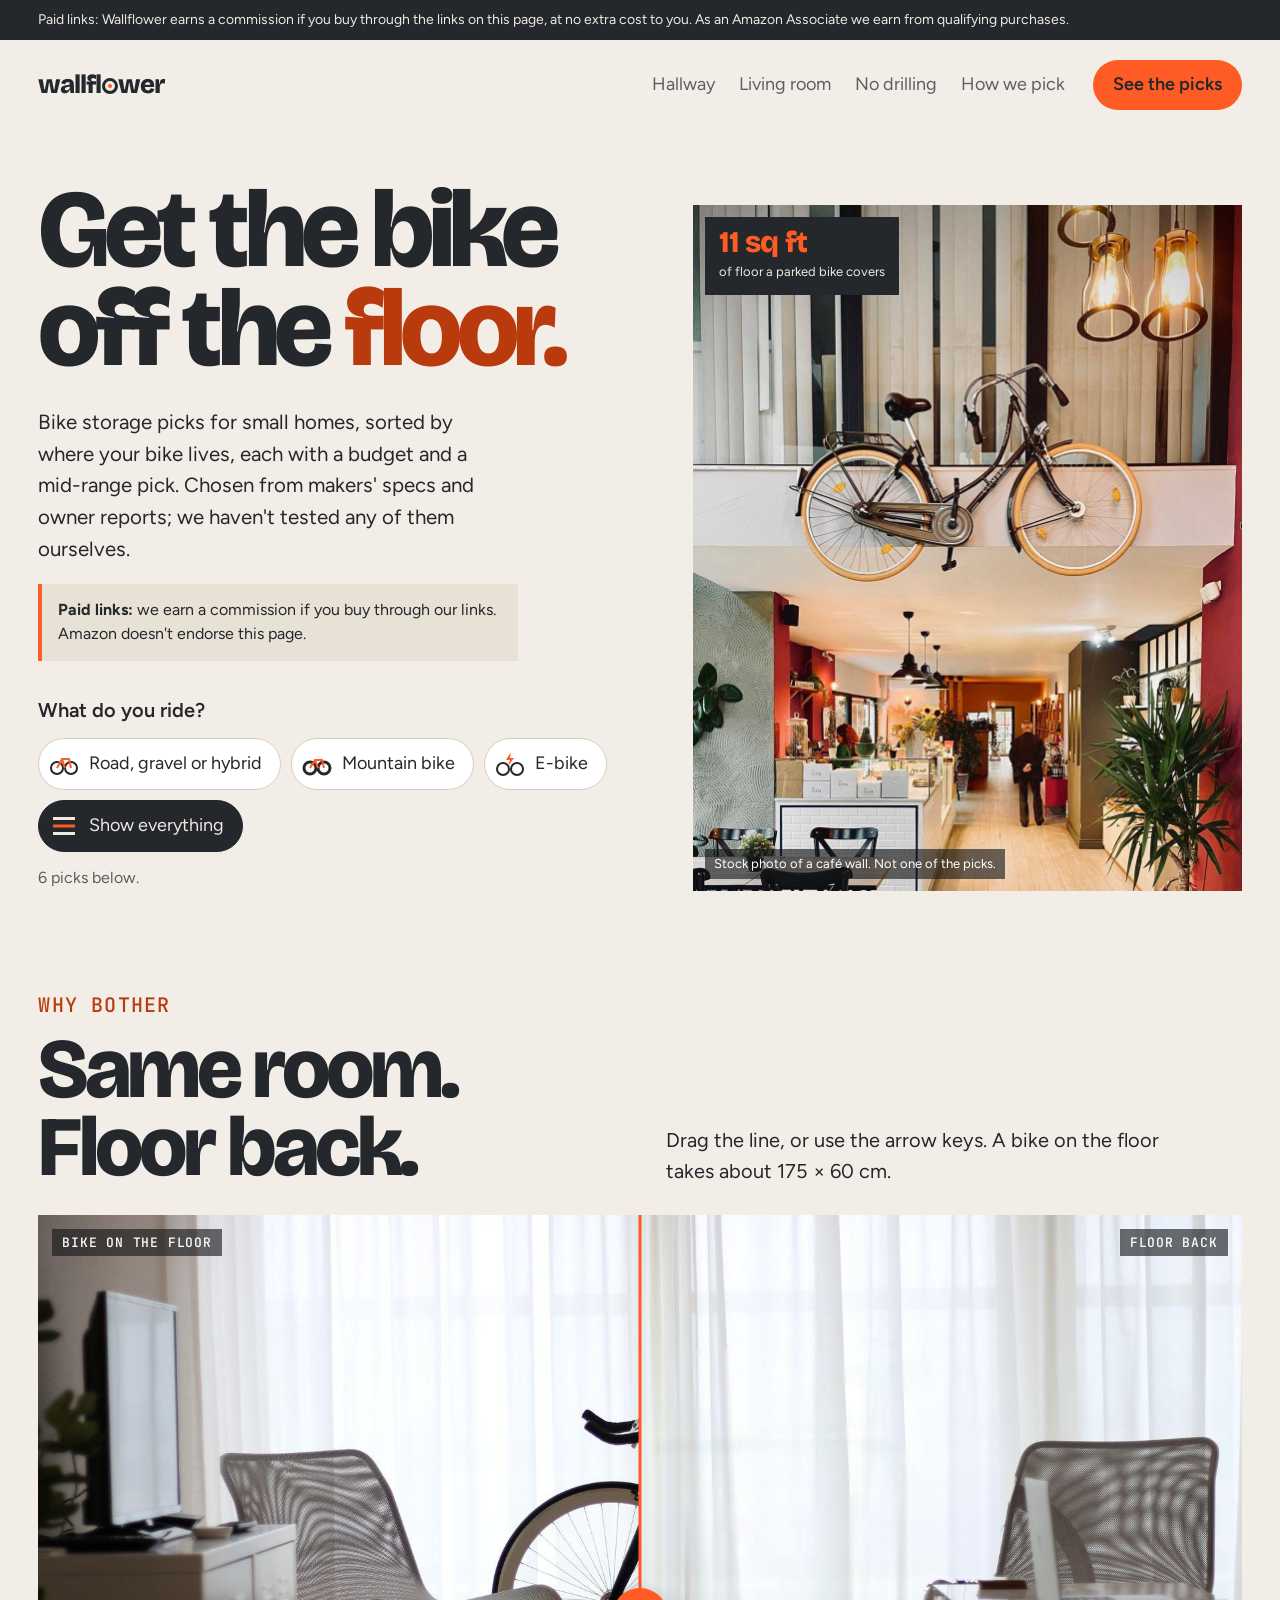
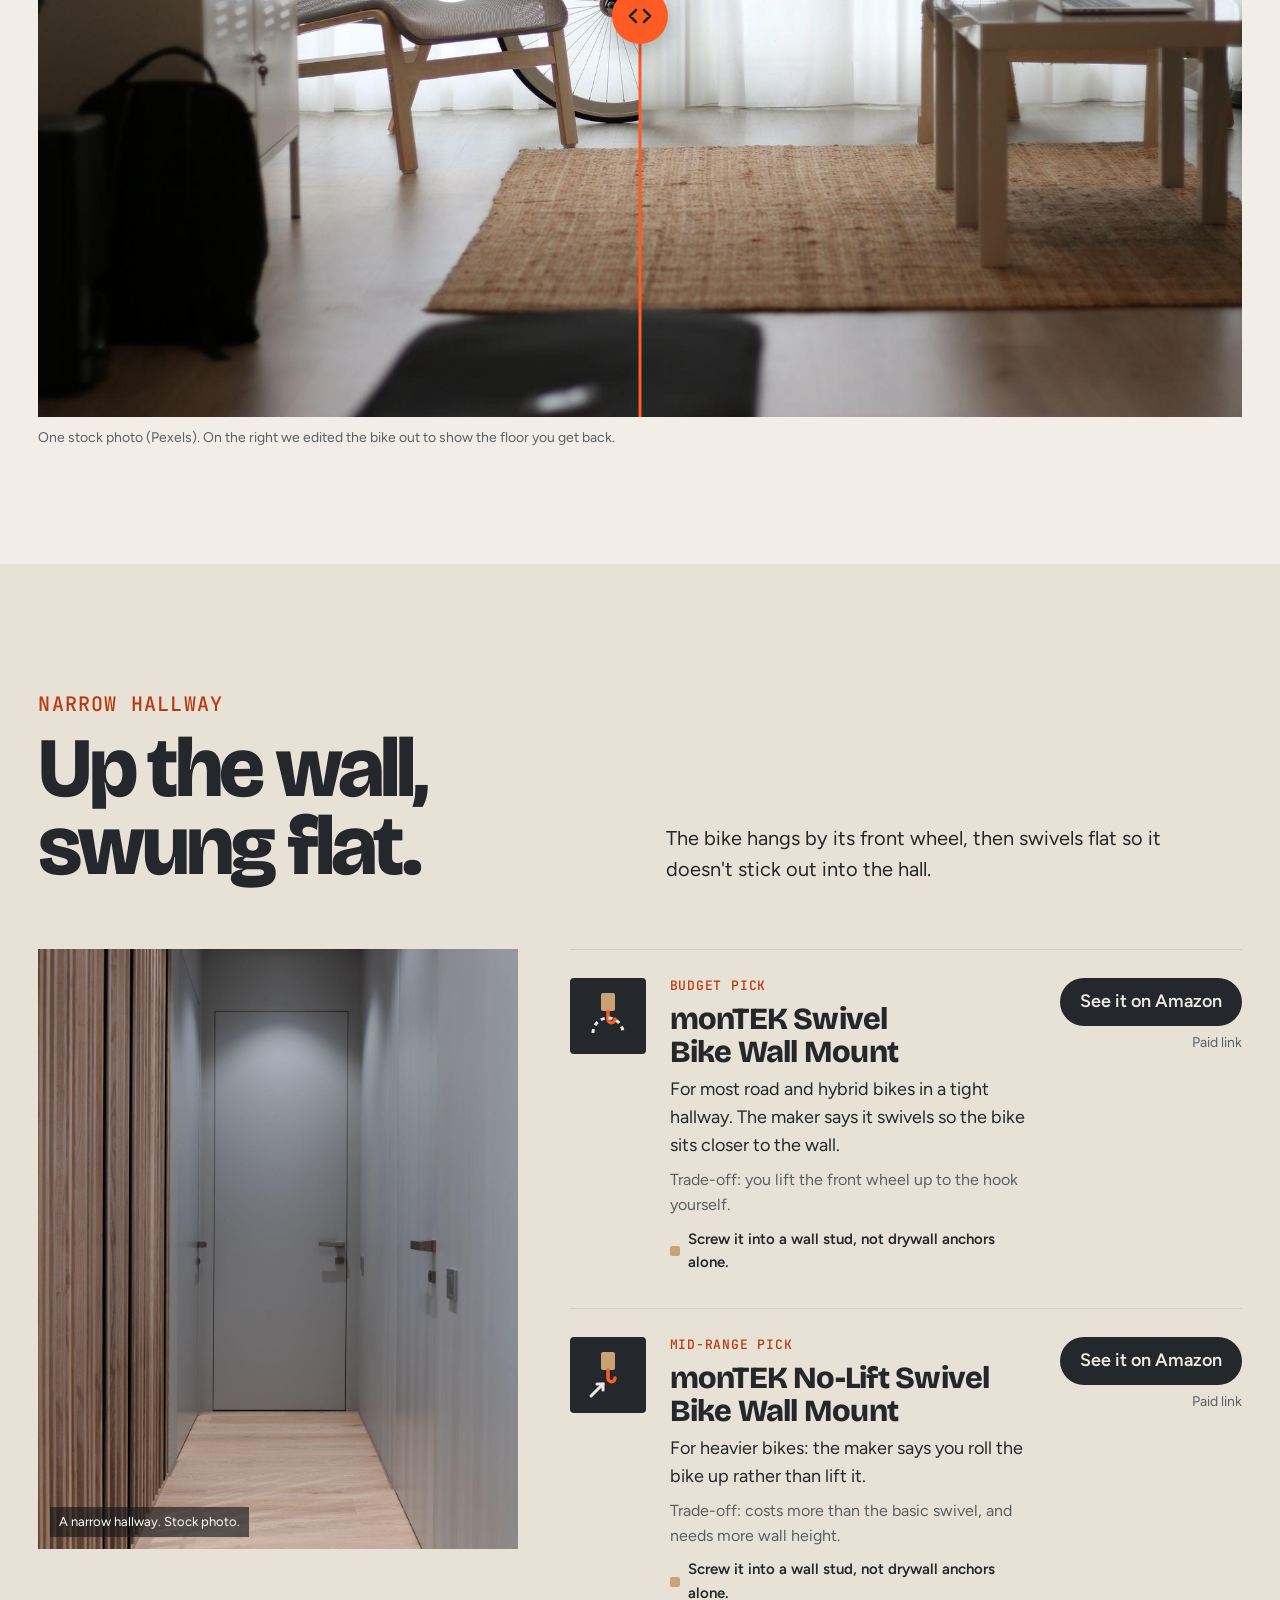
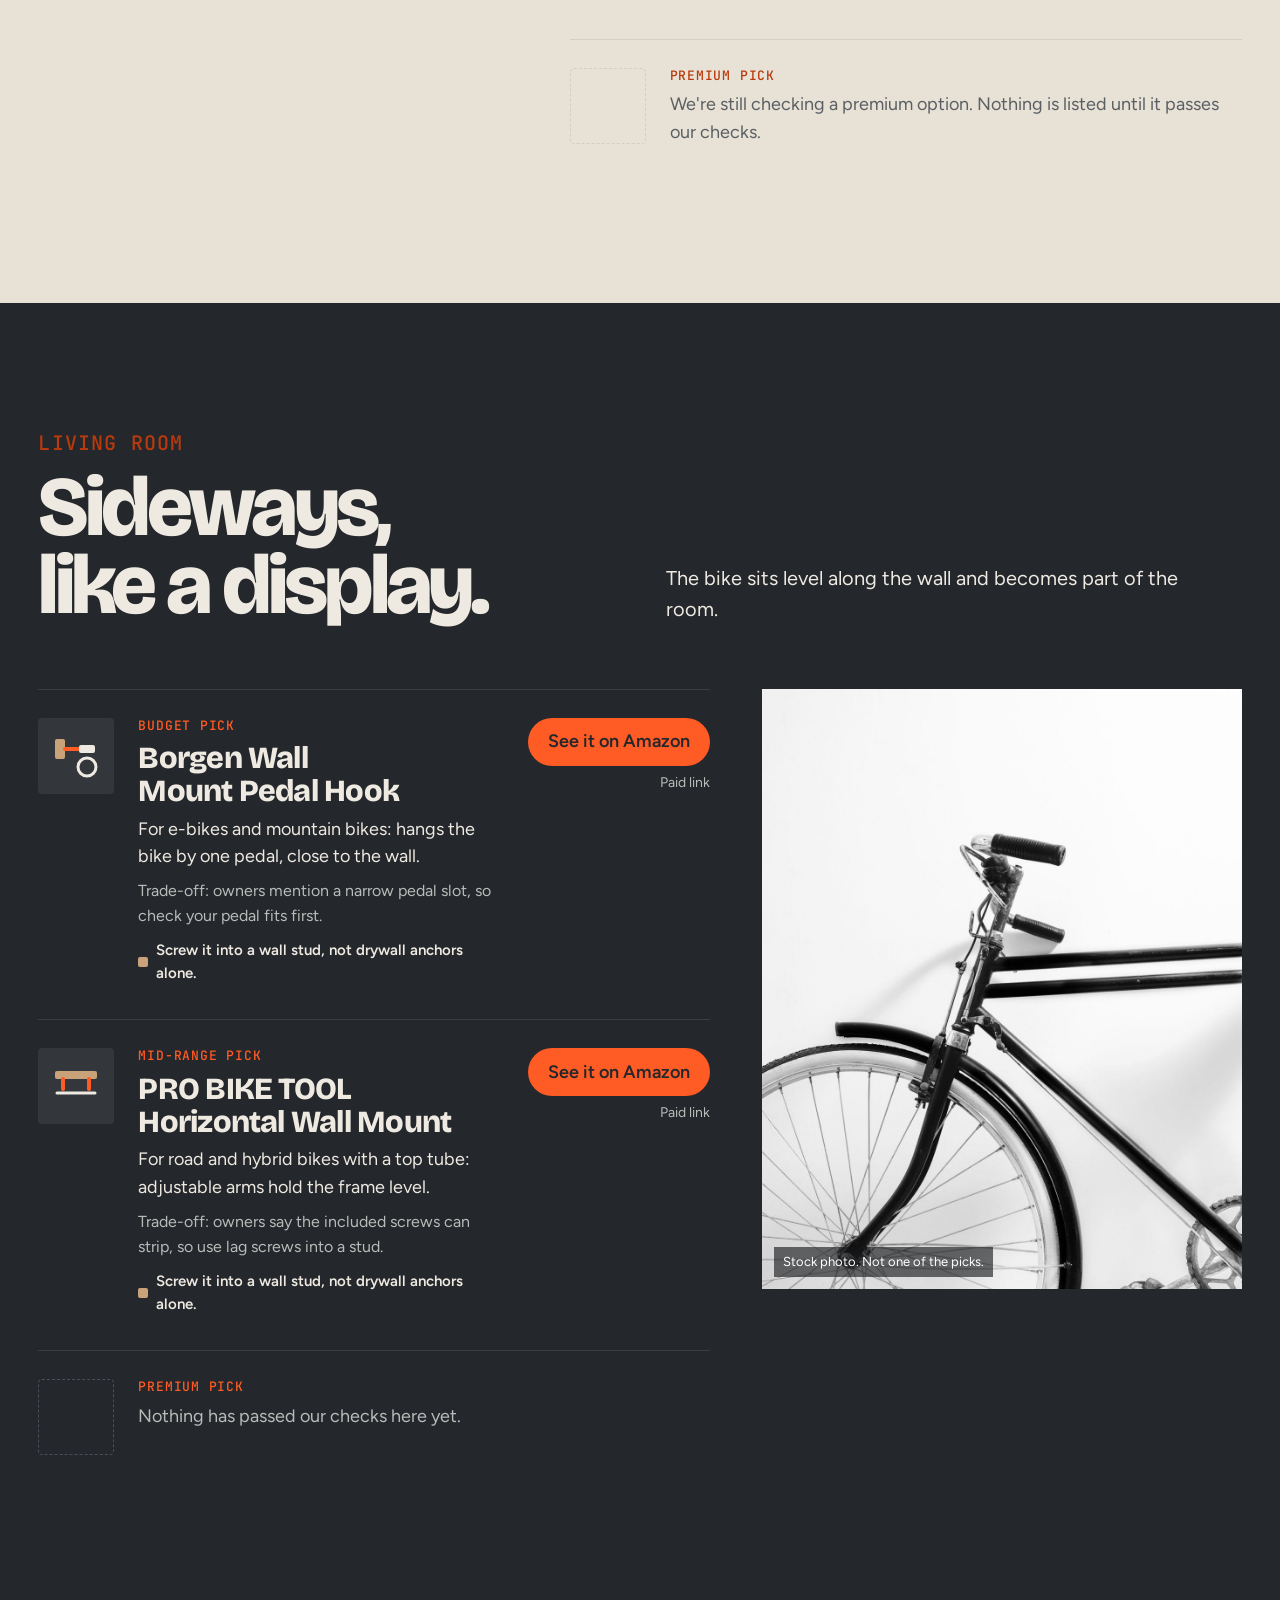
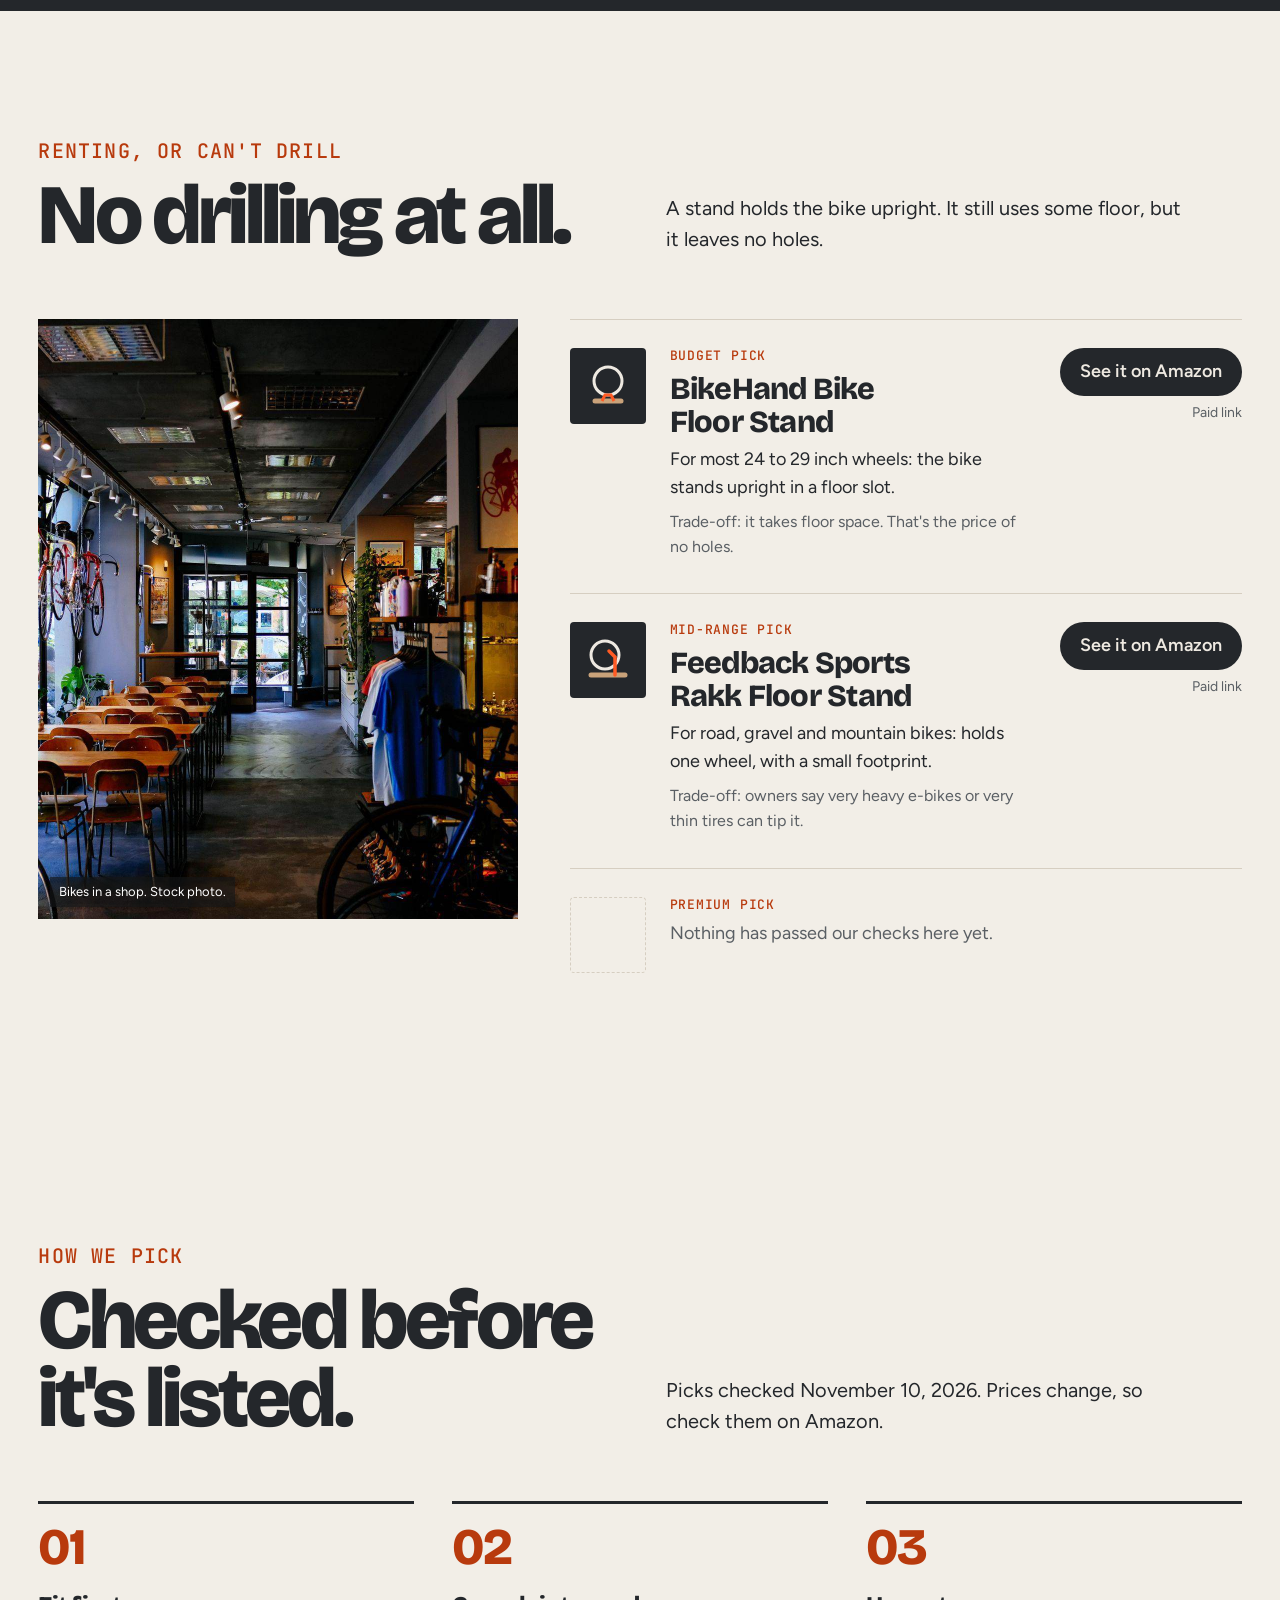
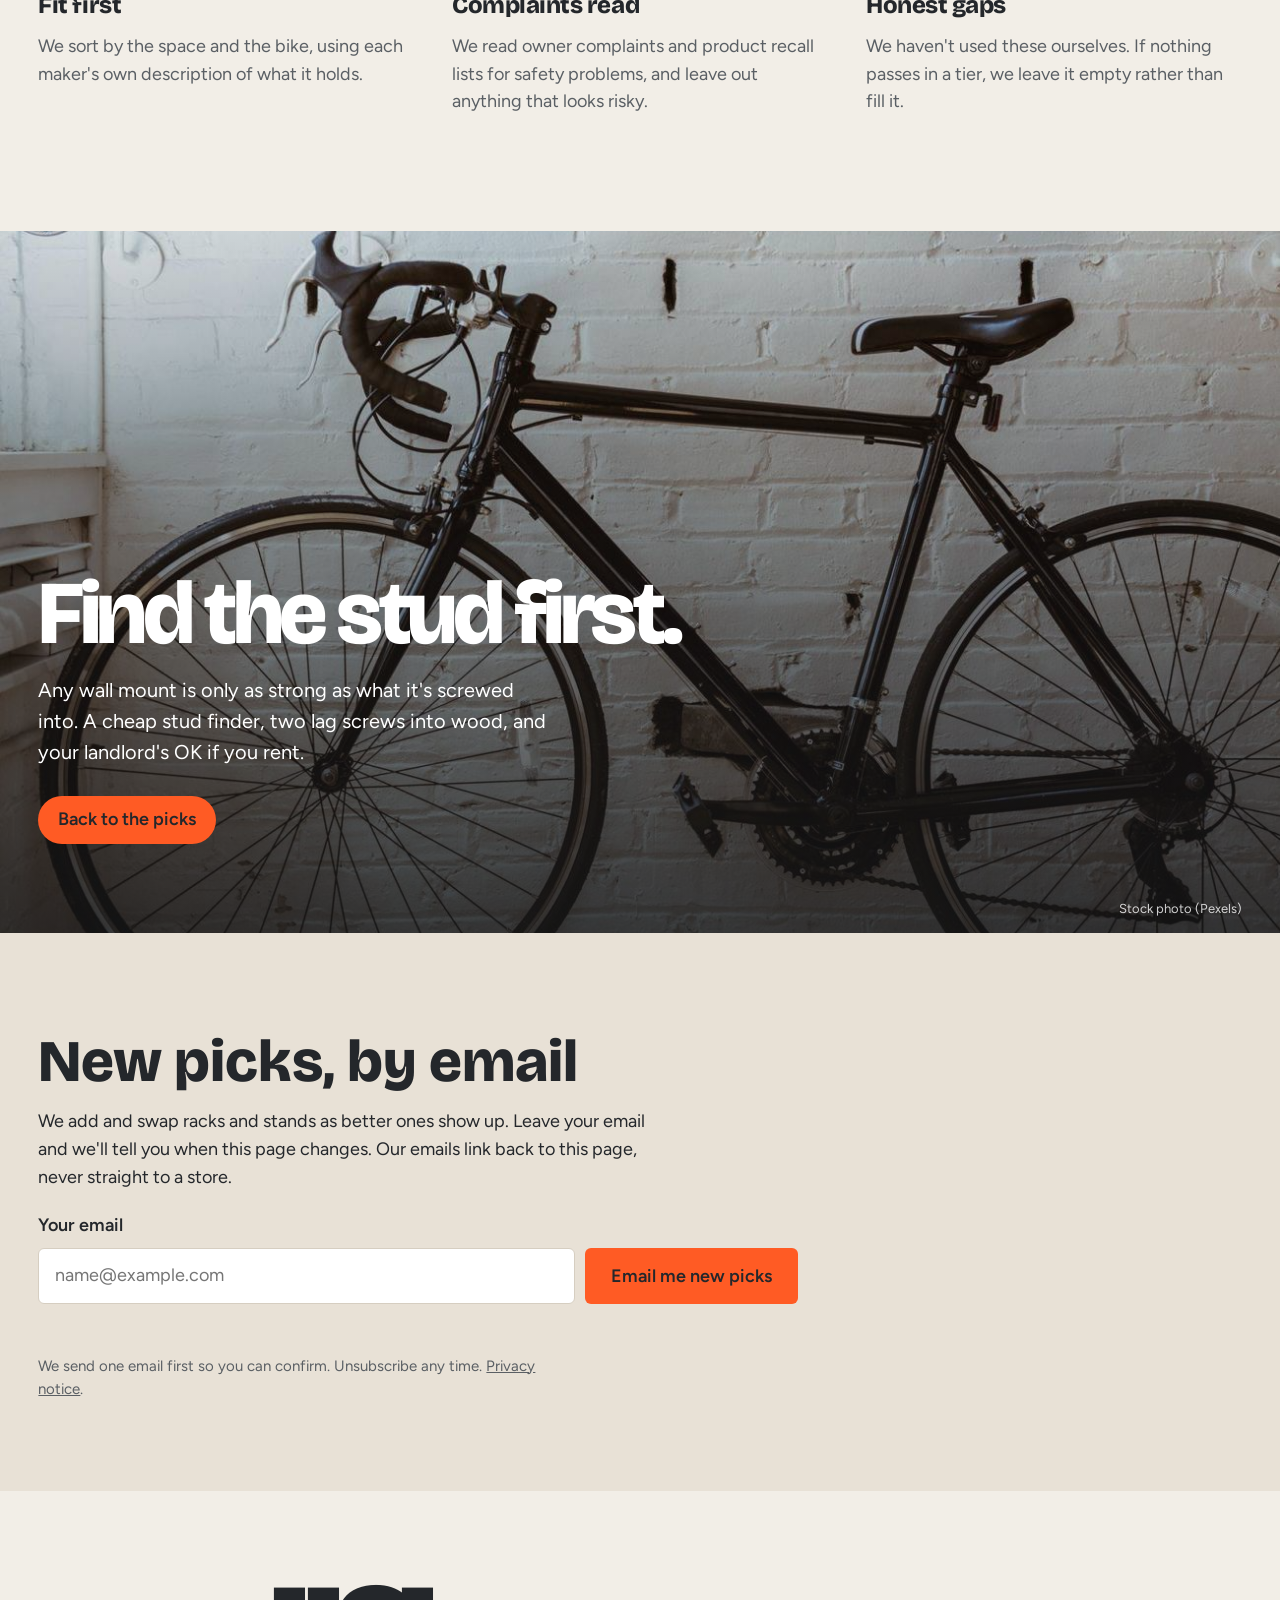
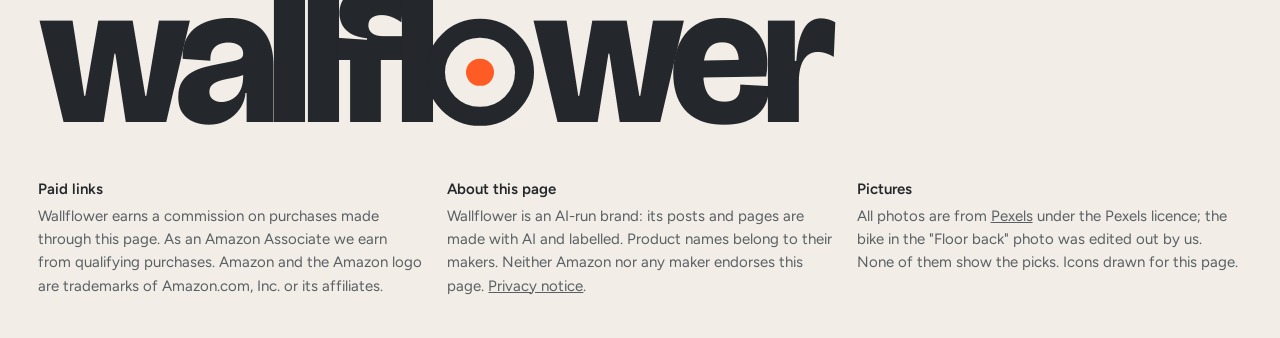
==== commit ec203537: "Picks page: email sign-up, cookie-free visit and Amazon-click counting - picks/kit.js (same on all t" ====
--- a/index.html
+++ b/index.html
@@ -6,6 +6,9 @@
 <title>Wallflower</title>
 <meta name="description" content="Bike storage picks for small homes from Wallflower. Contains paid links.">
 <link rel="canonical" href="https://sonicecke-commits.github.io/wallflower-site/picks/">
+<link rel="icon" href="favicon.ico" sizes="any">
+<link rel="apple-touch-icon" href="apple-touch-icon.png">
+<meta property="og:image" content="https://sonicecke-commits.github.io/wallflower-site/og.png">
 <meta http-equiv="refresh" content="0; url=picks/">
 <script>location.replace('picks/' + location.search + location.hash);</script>
 <style>
